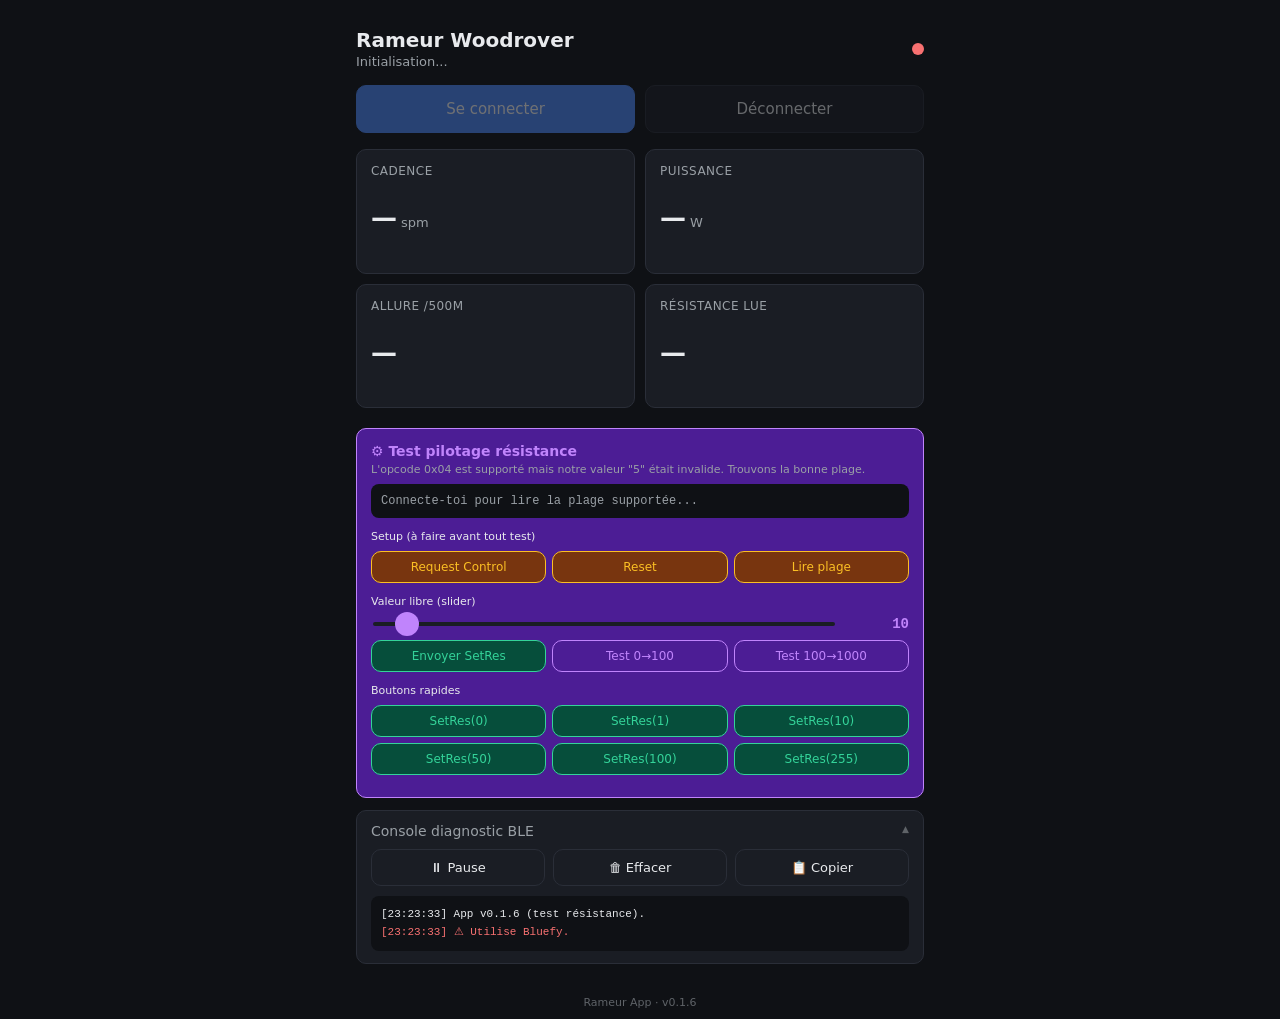
==== index.html @ 5c2c4186 "Add files via upload" ====
<!DOCTYPE html>
<html lang="fr">
<head>
<meta charset="UTF-8">
<meta name="viewport" content="width=device-width, initial-scale=1.0, maximum-scale=1.0, user-scalable=no, viewport-fit=cover">
<meta name="apple-mobile-web-app-capable" content="yes">
<meta name="apple-mobile-web-app-status-bar-style" content="black-translucent">
<title>Rameur Woodrover - Test FTMS</title>
<style>
  :root {
    --bg: #0f1115; --surface: #1a1d24; --surface-2: #232730;
    --text: #e8eaed; --text-dim: #9aa0a6; --text-muted: #5f6368;
    --accent: #4f8cff; --accent-dim: #1e3a6f;
    --success: #34d399; --success-dim: #064e3b;
    --danger: #f87171; --danger-dim: #7f1d1d;
    --warning: #fbbf24; --warning-dim: #78350f;
    --purple: #c084fc; --purple-dim: #4c1d95;
    --border: #2a2e38;
    --radius: 10px;
  }
  * { box-sizing: border-box; -webkit-tap-highlight-color: transparent; }
  html, body {
    margin: 0; padding: 0;
    background: var(--bg); color: var(--text);
    font-family: -apple-system, BlinkMacSystemFont, "SF Pro Text", system-ui, sans-serif;
    font-size: 16px; -webkit-font-smoothing: antialiased; min-height: 100vh;
  }
  .app {
    max-width: 600px; margin: 0 auto;
    padding: env(safe-area-inset-top, 16px) 16px env(safe-area-inset-bottom, 16px);
    padding-top: max(env(safe-area-inset-top), 16px);
  }
  header { display: flex; align-items: center; justify-content: space-between; padding: 12px 0 16px; }
  .title { font-size: 20px; font-weight: 600; margin: 0; }
  .subtitle { font-size: 13px; color: var(--text-dim); margin: 2px 0 0; }
  .status-dot { width: 12px; height: 12px; border-radius: 50%; background: var(--danger); transition: background 0.3s; }
  .status-dot.connected { background: var(--success); }
  .status-dot.connecting { background: var(--warning); animation: pulse 1.2s infinite; }
  @keyframes pulse { 0%,100%{opacity:1} 50%{opacity:0.4} }
  .btn-row { display: flex; gap: 10px; margin-bottom: 12px; }
  button {
    flex: 1;
    appearance: none; -webkit-appearance: none;
    background: var(--surface); color: var(--text);
    border: 1px solid var(--border); border-radius: var(--radius);
    padding: 14px 16px;
    font-size: 15px; font-weight: 500; font-family: inherit;
    cursor: pointer;
    transition: background 0.15s, transform 0.05s;
    -webkit-touch-callout: none; user-select: none;
  }
  button:active:not(:disabled) { transform: scale(0.97); background: var(--surface-2); }
  button:disabled { opacity: 0.4; cursor: not-allowed; }
  button.primary { background: var(--accent); border-color: var(--accent); color: white; }
  button.primary:active:not(:disabled) { background: #3b75db; }
  button.success { background: var(--success-dim); border-color: var(--success); color: var(--success); }
  button.danger  { background: var(--danger-dim); border-color: var(--danger); color: var(--danger); }
  button.warning { background: var(--warning-dim); border-color: var(--warning); color: var(--warning); }
  button.purple  { background: var(--purple-dim); border-color: var(--purple); color: var(--purple); }
  button.small { font-size: 13px; padding: 10px; }
  .metrics-grid { display: grid; grid-template-columns: repeat(2, 1fr); gap: 10px; margin: 16px 0 20px; }
  .metric { background: var(--surface); border: 1px solid var(--border); border-radius: var(--radius); padding: 14px; }
  .metric-label { font-size: 12px; color: var(--text-dim); text-transform: uppercase; letter-spacing: 0.04em; margin: 0 0 6px; }
  .metric-value { font-size: 26px; font-weight: 600; line-height: 1.1; font-variant-numeric: tabular-nums; }
  .metric-unit { font-size: 13px; color: var(--text-dim); font-weight: 400; margin-left: 4px; }
  details { background: var(--surface); border: 1px solid var(--border); border-radius: var(--radius); padding: 12px 14px; margin-bottom: 12px; }
  summary { cursor: pointer; font-size: 14px; color: var(--text-dim); font-weight: 500; list-style: none; display: flex; justify-content: space-between; align-items: center; }
  summary::-webkit-details-marker { display: none; }
  summary::after { content: "▾"; color: var(--text-muted); transition: transform 0.2s; }
  details[open] summary::after { transform: rotate(180deg); }
  .test-section { background: var(--purple-dim); border: 1px solid var(--purple); border-radius: var(--radius); padding: 14px; margin-bottom: 12px; }
  .test-title { font-size: 14px; font-weight: 600; color: var(--purple); margin: 0 0 4px; }
  .test-desc { font-size: 11px; color: var(--text-dim); margin: 4px 0 8px; }
  .range-info {
    background: var(--bg); border-radius: 8px; padding: 10px; margin: 8px 0;
    font-family: ui-monospace, monospace; font-size: 12px;
    color: var(--text-dim);
  }
  .range-info.found { color: var(--success); border: 1px solid var(--success); }
  .slider-row {
    display: flex; align-items: center; gap: 12px; margin: 8px 0;
  }
  .slider-row input[type="range"] {
    flex: 1; -webkit-appearance: none; appearance: none;
    height: 4px; background: var(--surface); border-radius: 2px;
    outline: none;
  }
  .slider-row input[type="range"]::-webkit-slider-thumb {
    -webkit-appearance: none; appearance: none;
    width: 24px; height: 24px; border-radius: 50%;
    background: var(--purple); cursor: pointer;
  }
  .slider-row .val { font-family: ui-monospace, monospace; font-size: 14px; color: var(--purple); min-width: 60px; text-align: right; font-weight: 600; }
  .test-btn-grid { display: grid; grid-template-columns: repeat(3, 1fr); gap: 6px; margin: 8px 0; }
  .test-btn-grid button { font-size: 12px; padding: 8px 4px; }
  .log-controls { display: flex; gap: 8px; margin: 10px 0; }
  .log {
    font-family: ui-monospace, "SF Mono", Menlo, monospace;
    font-size: 11px; line-height: 1.6;
    max-height: 320px; overflow-y: auto;
    background: var(--bg); border-radius: 8px; padding: 10px;
    color: var(--text-dim); white-space: pre-wrap; word-break: break-all;
    user-select: text; -webkit-user-select: text;
  }
  .log.paused { border: 1px solid var(--warning); }
  .log .info { color: var(--text); }
  .log .ok { color: var(--success); }
  .log .err { color: var(--danger); }
  .log .warn { color: var(--warning); }
  .log .hex { color: #c084fc; }
  .log .data { color: #60a5fa; }
  .log .cp { color: #fbbf24; }
  .footer { text-align: center; font-size: 11px; color: var(--text-muted); padding: 20px 0 10px; }
</style>
</head>
<body>
<div class="app">

  <header>
    <div>
      <h1 class="title">Rameur Woodrover</h1>
      <p class="subtitle" id="status">Initialisation...</p>
    </div>
    <div class="status-dot" id="dot"></div>
  </header>

  <div class="btn-row">
    <button class="primary" id="btn-connect">Se connecter</button>
    <button id="btn-disconnect" disabled>Déconnecter</button>
  </div>

  <div class="metrics-grid">
    <div class="metric"><p class="metric-label">Cadence</p><p class="metric-value"><span id="m-spm">—</span><span class="metric-unit">spm</span></p></div>
    <div class="metric"><p class="metric-label">Puissance</p><p class="metric-value"><span id="m-pwr">—</span><span class="metric-unit">W</span></p></div>
    <div class="metric"><p class="metric-label">Allure /500m</p><p class="metric-value" id="m-pace">—</p></div>
    <div class="metric"><p class="metric-label">Résistance lue</p><p class="metric-value" id="m-res">—</p></div>
  </div>

  <div class="test-section">
    <p class="test-title">⚙ Test pilotage résistance</p>
    <p class="test-desc">L'opcode 0x04 est supporté mais notre valeur "5" était invalide. Trouvons la bonne plage.</p>

    <div class="range-info" id="range-info">Connecte-toi pour lire la plage supportée...</div>

    <p class="test-desc" style="margin-top:12px; color:var(--text);">Setup (à faire avant tout test)</p>
    <div class="test-btn-grid">
      <button class="warning" id="t-rc">Request Control</button>
      <button class="warning" id="t-reset">Reset</button>
      <button class="warning" id="t-readres">Lire plage</button>
    </div>

    <p class="test-desc" style="margin-top:12px; color:var(--text);">Valeur libre (slider)</p>
    <div class="slider-row">
      <input type="range" id="res-slider" min="0" max="200" step="1" value="10">
      <span class="val" id="res-val">10</span>
    </div>
    <div class="test-btn-grid">
      <button class="success" id="t-send-res">Envoyer SetRes</button>
      <button class="purple" id="t-sweep">Test 0→100</button>
      <button class="purple" id="t-sweep-big">Test 100→1000</button>
    </div>

    <p class="test-desc" style="margin-top:12px; color:var(--text);">Boutons rapides</p>
    <div class="test-btn-grid">
      <button class="success small" id="t-r0">SetRes(0)</button>
      <button class="success small" id="t-r1">SetRes(1)</button>
      <button class="success small" id="t-r10">SetRes(10)</button>
      <button class="success small" id="t-r50">SetRes(50)</button>
      <button class="success small" id="t-r100">SetRes(100)</button>
      <button class="success small" id="t-r255">SetRes(255)</button>
    </div>
  </div>

  <details open>
    <summary>Console diagnostic BLE</summary>
    <div class="log-controls">
      <button class="small" id="btn-pause">⏸ Pause</button>
      <button class="small" id="btn-clear">🗑 Effacer</button>
      <button class="small" id="btn-copy">📋 Copier</button>
    </div>
    <div class="log" id="log">Chargement...</div>
  </details>

  <div class="footer">Rameur App · v0.1.6</div>
</div>

<script>
(function() {
  'use strict';

  window.addEventListener('error', function(ev) {
    try {
      const logEl = document.getElementById('log');
      if (logEl) {
        const line = document.createElement('div');
        line.style.color = '#f87171';
        line.textContent = '⚠ JS Error: ' + ev.message;
        logEl.appendChild(line);
      }
    } catch(e) {}
  });

  function init() {
    const UUID = {
      FTMS_SERVICE:                  '00001826-0000-1000-8000-00805f9b34fb',
      ROWER_DATA:                    '00002ad1-0000-1000-8000-00805f9b34fb',
      FITNESS_MACHINE_FEATURE:       '00002acc-0000-1000-8000-00805f9b34fb',
      FITNESS_MACHINE_STATUS:        '00002ada-0000-1000-8000-00805f9b34fb',
      CONTROL_POINT:                 '00002ad9-0000-1000-8000-00805f9b34fb',
      TRAINING_STATUS:               '00002ad3-0000-1000-8000-00805f9b34fb',
      // Plages supportées (déclarées par la machine)
      SUPPORTED_SPEED_RANGE:         '00002ad4-0000-1000-8000-00805f9b34fb',
      SUPPORTED_INCLINATION_RANGE:   '00002ad5-0000-1000-8000-00805f9b34fb',
      SUPPORTED_RESISTANCE_RANGE:    '00002ad6-0000-1000-8000-00805f9b34fb',
      SUPPORTED_HEART_RATE_RANGE:    '00002ad7-0000-1000-8000-00805f9b34fb',
      SUPPORTED_POWER_RANGE:         '00002ad8-0000-1000-8000-00805f9b34fb',
    };

    const OP = {
      REQUEST_CONTROL: 0x00, RESET: 0x01,
      SET_TARGET_RESISTANCE: 0x04, SET_TARGET_POWER: 0x05,
      START_OR_RESUME: 0x07, STOP_OR_PAUSE: 0x08,
      RESPONSE_CODE: 0x80,
    };

    const RESULT = {
      0x01: 'Success', 0x02: 'Op Code not supported',
      0x03: 'Invalid Parameter', 0x04: 'Operation Failed',
      0x05: 'Control Not Permitted',
    };

    const state = {
      device: null, server: null, characteristics: {},
      connected: false, logsPaused: false,
      lastData: {}, lastLogTime: 0,
      resistanceRange: null,
      // Suivi des commandes en cours pour test sweep
      lastSentValue: null,
      sweepRunning: false,
      sweepResults: [],
    };

    const ids = ['status','dot','btn-connect','btn-disconnect',
                 't-rc','t-reset','t-readres',
                 'res-slider','res-val','t-send-res','t-sweep','t-sweep-big',
                 't-r0','t-r1','t-r10','t-r50','t-r100','t-r255',
                 'range-info',
                 'btn-pause','btn-clear','btn-copy','log',
                 'm-spm','m-pwr','m-pace','m-res'];
    const els = {};
    const missing = [];
    for (let i = 0; i < ids.length; i++) {
      const el = document.getElementById(ids[i]);
      if (!el) missing.push(ids[i]);
      els[ids[i]] = el;
    }
    if (missing.length > 0) { alert('Init err: ' + missing.join(', ')); return; }

    function log(msg, type) {
      if (state.logsPaused) return;
      type = type || 'info';
      const ts = new Date().toLocaleTimeString('fr-FR', { hour12: false });
      const line = document.createElement('div');
      line.className = type;
      line.textContent = '[' + ts + '] ' + msg;
      els['log'].appendChild(line);
      els['log'].scrollTop = els['log'].scrollHeight;
      while (els['log'].childElementCount > 400) els['log'].removeChild(els['log'].firstChild);
    }

    function setStatus(text, dotClass) {
      els['status'].textContent = text;
      els['dot'].className = 'status-dot' + (dotClass ? ' ' + dotClass : '');
    }

    function fmtTime(s) {
      if (!Number.isFinite(s)) return '—';
      const m = Math.floor(s/60), sec = Math.floor(s%60);
      return m + ':' + String(sec).padStart(2,'0');
    }

    function bytesToHex(dv) {
      const arr = [];
      for (let i = 0; i < dv.byteLength; i++) arr.push(dv.getUint8(i).toString(16).padStart(2,'0'));
      return arr.join(' ');
    }

    function describeError(e) {
      if (!e) return 'undefined';
      const parts = [];
      if (e.name) parts.push(e.name);
      if (e.message) parts.push(e.message);
      return parts.join(' — ') || String(e);
    }

    function parseRowerData(dv) {
      const flags = dv.getUint16(0, true);
      let offset = 2;
      const d = {};
      const moreData = (flags & 0x0001) !== 0;
      if (!moreData && offset + 1 <= dv.byteLength) { d.strokeRate = dv.getUint8(offset) * 0.5; offset += 1; }
      if (!moreData && offset + 2 <= dv.byteLength) { d.strokeCount = dv.getUint16(offset, true); offset += 2; }
      if ((flags & 0x0002) && offset + 1 <= dv.byteLength) { d.avgStrokeRate = dv.getUint8(offset)*0.5; offset += 1; }
      if ((flags & 0x0004) && offset + 3 <= dv.byteLength) {
        d.totalDistance = dv.getUint8(offset) | (dv.getUint8(offset+1)<<8) | (dv.getUint8(offset+2)<<16);
        offset += 3;
      }
      if ((flags & 0x0008) && offset + 2 <= dv.byteLength) { d.instantPace = dv.getUint16(offset, true); offset += 2; }
      if ((flags & 0x0010) && offset + 2 <= dv.byteLength) { d.avgPace = dv.getUint16(offset, true); offset += 2; }
      if ((flags & 0x0020) && offset + 2 <= dv.byteLength) { d.instantPower = dv.getInt16(offset, true); offset += 2; }
      if ((flags & 0x0040) && offset + 2 <= dv.byteLength) { d.avgPower = dv.getInt16(offset, true); offset += 2; }
      if ((flags & 0x0080) && offset + 2 <= dv.byteLength) { d.resistance = dv.getInt16(offset, true); offset += 2; }
      return d;
    }

    function updateMetrics() {
      const s = state.lastData;
      if (s.strokeRate !== undefined) els['m-spm'].textContent = Math.round(s.strokeRate);
      if (s.instantPower !== undefined) els['m-pwr'].textContent = s.instantPower;
      if (s.resistance !== undefined) els['m-res'].textContent = s.resistance;
      if (s.instantPace !== undefined && s.instantPace > 0) {
        els['m-pace'].textContent = fmtTime(s.instantPace);
      } else {
        els['m-pace'].textContent = '—';
      }
    }

    function handleRowerNotification(event) {
      try {
        const d = parseRowerData(event.target.value);
        Object.assign(state.lastData, d);
        updateMetrics();
        const s = state.lastData;
        const active = (s.strokeRate>0) || (s.totalDistance>0) || (s.instantPower>0);
        const now = Date.now();
        const interval = active ? 2000 : 5000;
        if (now - state.lastLogTime > interval) {
          state.lastLogTime = now;
          log('📊 cad=' + Math.round(s.strokeRate||0) + ' pwr=' + (s.instantPower||0) + ' res=' + (s.resistance||0) + (active ? '' : ' (idle)'), 'data');
        }
      } catch (e) {
        log('Parse: ' + describeError(e), 'err');
      }
    }

    function handleCpResponse(event) {
      const dv = event.target.value;
      const hex = bytesToHex(dv);
      if (dv.byteLength >= 3 && dv.getUint8(0) === OP.RESPONSE_CODE) {
        const op = dv.getUint8(1);
        const r = dv.getUint8(2);
        const txt = RESULT[r] || ('Code 0x' + r.toString(16));
        const cls = r === 1 ? 'ok' : 'warn';
        log('↩ CP op=0x' + op.toString(16).padStart(2,'0') + ' → ' + txt, cls);
        // Si sweep en cours, on enregistre le résultat
        if (state.sweepRunning && op === OP.SET_TARGET_RESISTANCE && state.lastSentValue !== null) {
          state.sweepResults.push({ value: state.lastSentValue, result: r, text: txt });
          state.lastSentValue = null;
        }
      } else {
        log('↩ CP brut : ' + hex, 'cp');
      }
    }

    function handleStatus(event) { log('📡 Machine: ' + bytesToHex(event.target.value), 'cp'); }
    function handleTraining(event) { log('🏋 Training: ' + bytesToHex(event.target.value), 'cp'); }

    async function sendCp(opcode, params, label) {
      const cp = state.characteristics.controlPoint;
      if (!cp) { log('Control Point absent', 'err'); return; }
      const arr = [opcode];
      if (params) for (let i = 0; i < params.length; i++) arr.push(params[i]);
      const buf = new Uint8Array(arr);
      const hex = Array.from(buf).map(function(b){return b.toString(16).padStart(2,'0');}).join(' ');
      log('→ ' + (label || ('op 0x' + opcode.toString(16))) + ' : ' + hex, 'cp');
      try {
        await cp.writeValue(buf);
      } catch (e) {
        log('  write error : ' + describeError(e), 'err');
      }
    }

    function int16LE(value) {
      const v = value & 0xFFFF;
      return [v & 0xFF, (v >> 8) & 0xFF];
    }

    async function setResistance(value) {
      state.lastSentValue = value;
      await sendCp(OP.SET_TARGET_RESISTANCE, int16LE(value), 'SetRes(' + value + ')');
    }

    async function connect() {
      log('▶ Connexion...', 'info');
      try {
        setStatus('Recherche...', 'connecting');
        state.device = await navigator.bluetooth.requestDevice({
          filters: [{ services: [UUID.FTMS_SERVICE] }],
          optionalServices: [UUID.FTMS_SERVICE],
        });
        log('Sélectionné : ' + (state.device.name || '(sans nom)'), 'ok');
        state.device.addEventListener('gattserverdisconnected', onDisconnected);
        state.server = await state.device.gatt.connect();
        log('GATT connecté.', 'ok');

        const ftms = await state.server.getPrimaryService(UUID.FTMS_SERVICE);

        try {
          const rd = await ftms.getCharacteristic(UUID.ROWER_DATA);
          await rd.startNotifications();
          rd.addEventListener('characteristicvaluechanged', handleRowerNotification);
          log('✓ Rower Data ON.', 'ok');
        } catch(e) { log('Rower Data : ' + describeError(e), 'err'); }

        try {
          const cp = await ftms.getCharacteristic(UUID.CONTROL_POINT);
          await cp.startNotifications();
          cp.addEventListener('characteristicvaluechanged', handleCpResponse);
          state.characteristics.controlPoint = cp;
          log('✓ Control Point ON.', 'ok');
        } catch(e) { log('Control Point : ' + describeError(e), 'warn'); }

        try {
          const st = await ftms.getCharacteristic(UUID.FITNESS_MACHINE_STATUS);
          await st.startNotifications();
          st.addEventListener('characteristicvaluechanged', handleStatus);
        } catch(e) {}

        try {
          const ts = await ftms.getCharacteristic(UUID.TRAINING_STATUS);
          await ts.startNotifications();
          ts.addEventListener('characteristicvaluechanged', handleTraining);
        } catch(e) {}

        // LECTURE CLÉ : plage de résistance supportée
        await readResistanceRange(ftms);

        state.connected = true;
        setStatus('Connecté', 'connected');
        els['btn-connect'].disabled = true;
        els['btn-disconnect'].disabled = false;
      } catch (e) {
        log('Erreur : ' + describeError(e), 'err');
        setStatus('Échec', '');
      }
    }

    async function readResistanceRange(ftms) {
      try {
        const c = await ftms.getCharacteristic(UUID.SUPPORTED_RESISTANCE_RANGE);
        const v = await c.readValue();
        log('📋 SupportedResistanceRange raw : ' + bytesToHex(v), 'info');
        // Format : Minimum (sint16), Maximum (sint16), Minimum Increment (uint16)
        if (v.byteLength >= 6) {
          const min = v.getInt16(0, true);
          const max = v.getInt16(2, true);
          const inc = v.getUint16(4, true);
          state.resistanceRange = { min: min, max: max, increment: inc };
          const msg = '✓ Plage résistance : min=' + min + ', max=' + max + ', step=' + inc;
          log(msg, 'ok');
          els['range-info'].textContent = msg + '  ▶ Essaie des valeurs entre ' + min + ' et ' + max;
          els['range-info'].classList.add('found');
          // Ajuster le slider
          els['res-slider'].min = min;
          els['res-slider'].max = max;
          els['res-slider'].step = inc || 1;
          els['res-slider'].value = Math.min(max, Math.max(min, 10));
          els['res-val'].textContent = els['res-slider'].value;
        }
      } catch (e) {
        log('Plage résistance non disponible : ' + describeError(e), 'warn');
        els['range-info'].textContent = 'Plage non déclarée par la machine (mais SetRes existe). On va tester en aveugle.';
      }

      // Lit aussi la plage power au cas où
      try {
        const c = await ftms.getCharacteristic(UUID.SUPPORTED_POWER_RANGE);
        const v = await c.readValue();
        if (v.byteLength >= 6) {
          log('📋 PowerRange : min=' + v.getInt16(0,true) + ' max=' + v.getInt16(2,true) + ' step=' + v.getUint16(4,true), 'info');
        }
      } catch(e) {}
    }

    function onDisconnected() {
      log('Déconnecté.', 'warn');
      setStatus('Déconnecté', '');
      state.connected = false;
      state.server = null;
      state.characteristics = {};
      els['btn-connect'].disabled = false;
      els['btn-disconnect'].disabled = true;
    }

    async function disconnect() {
      if (state.device && state.device.gatt.connected) state.device.gatt.disconnect();
      setStatus('Non connecté', '');
      els['btn-connect'].disabled = false;
      els['btn-disconnect'].disabled = true;
    }

    // Test exhaustif : essaie une liste de valeurs avec pause entre chaque
    async function sweepValues(values, label) {
      if (state.sweepRunning) { log('Sweep déjà en cours', 'warn'); return; }
      state.sweepRunning = true;
      state.sweepResults = [];
      log('━━━ DÉBUT ' + label + ' (' + values.length + ' valeurs) ━━━', 'info');

      // S'assurer qu'on a le contrôle d'abord
      await sendCp(OP.REQUEST_CONTROL, [], 'Request Control');
      await new Promise(function(r){ setTimeout(r, 400); });

      for (let i = 0; i < values.length; i++) {
        await setResistance(values[i]);
        await new Promise(function(r){ setTimeout(r, 600); });
      }

      // Attendre les dernières réponses
      await new Promise(function(r){ setTimeout(r, 800); });

      // Synthèse
      log('━━━ RÉSULTATS SWEEP ━━━', 'info');
      const successes = state.sweepResults.filter(function(r){ return r.result === 1; });
      if (successes.length > 0) {
        log('✓ Valeurs ACCEPTÉES : ' + successes.map(function(r){ return r.value; }).join(', '), 'ok');
      } else {
        log('✗ Aucune valeur acceptée.', 'err');
      }
      const others = state.sweepResults.filter(function(r){ return r.result !== 1; });
      const grouped = {};
      others.forEach(function(r){
        grouped[r.text] = grouped[r.text] || [];
        grouped[r.text].push(r.value);
      });
      Object.keys(grouped).forEach(function(k){
        log('  · ' + k + ' : ' + grouped[k].join(', '), 'warn');
      });
      log('━━━━━━━━━━━━━━━━━━━━', 'info');
      state.sweepRunning = false;
    }

    // Init UI
    els['log'].textContent = '';
    log('App v0.1.6 (test résistance).', 'info');
    if (!navigator.bluetooth) {
      log('⚠ Utilise Bluefy.', 'err');
      els['btn-connect'].disabled = true;
    } else {
      log('✓ Prêt.', 'ok');
      setStatus('Non connecté', '');
    }

    els['btn-connect'].addEventListener('click', connect);
    els['btn-disconnect'].addEventListener('click', disconnect);

    // Setup
    els['t-rc'].addEventListener('click', function(){ sendCp(OP.REQUEST_CONTROL, [], 'Request Control'); });
    els['t-reset'].addEventListener('click', function(){ sendCp(OP.RESET, [], 'Reset'); });
    els['t-readres'].addEventListener('click', async function(){
      if (!state.server) { log('Pas connecté', 'err'); return; }
      try {
        const ftms = await state.server.getPrimaryService(UUID.FTMS_SERVICE);
        await readResistanceRange(ftms);
      } catch(e) { log('Erreur : ' + describeError(e), 'err'); }
    });

    // Slider
    els['res-slider'].addEventListener('input', function(){
      els['res-val'].textContent = els['res-slider'].value;
    });
    els['t-send-res'].addEventListener('click', function(){
      const v = parseInt(els['res-slider'].value, 10);
      setResistance(v);
    });

    // Sweeps
    els['t-sweep'].addEventListener('click', function(){
      sweepValues([0,1,2,3,5,10,15,20,30,50,75,100], 'Sweep 0→100');
    });
    els['t-sweep-big'].addEventListener('click', function(){
      sweepValues([100,150,200,300,500,750,1000], 'Sweep 100→1000');
    });

    // Boutons rapides
    els['t-r0'].addEventListener('click',   function(){ setResistance(0); });
    els['t-r1'].addEventListener('click',   function(){ setResistance(1); });
    els['t-r10'].addEventListener('click',  function(){ setResistance(10); });
    els['t-r50'].addEventListener('click',  function(){ setResistance(50); });
    els['t-r100'].addEventListener('click', function(){ setResistance(100); });
    els['t-r255'].addEventListener('click', function(){ setResistance(255); });

    // Logs
    els['btn-pause'].addEventListener('click', function(){
      state.logsPaused = !state.logsPaused;
      els['btn-pause'].textContent = state.logsPaused ? '▶ Reprendre' : '⏸ Pause';
      els['log'].classList.toggle('paused', state.logsPaused);
    });
    els['btn-clear'].addEventListener('click', function(){ els['log'].textContent = ''; });
    els['btn-copy'].addEventListener('click', function(){
      const text = els['log'].innerText;
      if (navigator.clipboard && navigator.clipboard.writeText) {
        navigator.clipboard.writeText(text).then(function() {
          els['btn-copy'].textContent = '✓ Copié !';
          setTimeout(function(){ els['btn-copy'].textContent = '📋 Copier'; }, 1500);
        }).catch(function() { alert('Copie échouée'); });
      }
    });
  }

  if (document.readyState === 'loading') {
    document.addEventListener('DOMContentLoaded', init);
  } else {
    init();
  }
})();
</script>
</body>
</html>
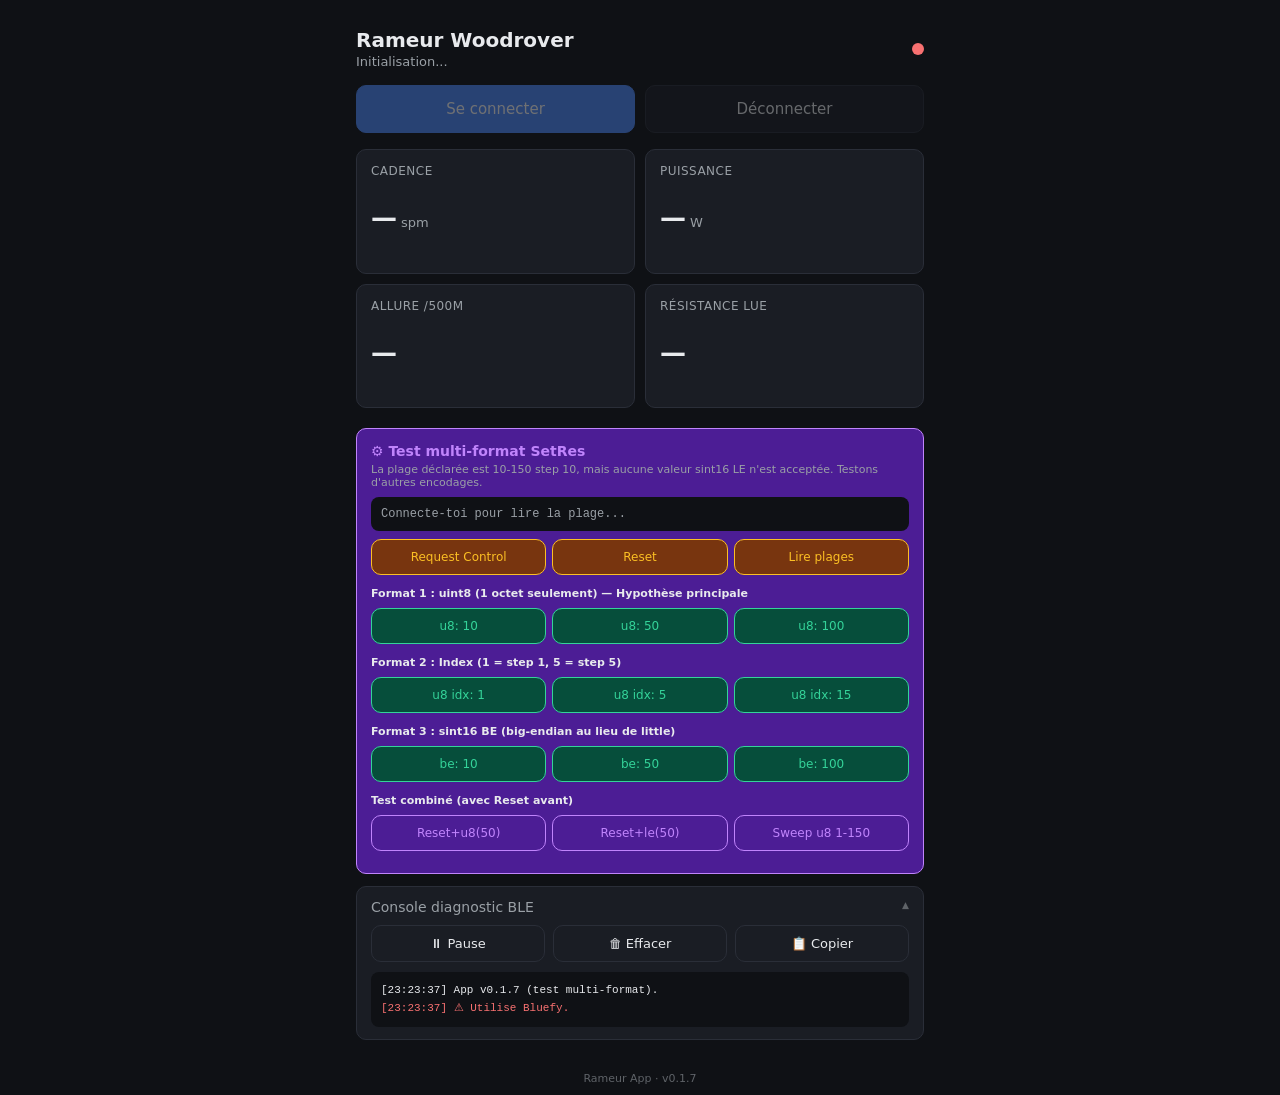
==== commit 2889bd6d: "Add files via upload" ====
--- a/index.html
+++ b/index.html
@@ -5,7 +5,7 @@
 <meta name="viewport" content="width=device-width, initial-scale=1.0, maximum-scale=1.0, user-scalable=no, viewport-fit=cover">
 <meta name="apple-mobile-web-app-capable" content="yes">
 <meta name="apple-mobile-web-app-status-bar-style" content="black-translucent">
-<title>Rameur Woodrover - Test FTMS</title>
+<title>Rameur Woodrover - Test v1.7</title>
 <style>
   :root {
     --bg: #0f1115; --surface: #1a1d24; --surface-2: #232730;
@@ -54,7 +54,6 @@
   button.primary { background: var(--accent); border-color: var(--accent); color: white; }
   button.primary:active:not(:disabled) { background: #3b75db; }
   button.success { background: var(--success-dim); border-color: var(--success); color: var(--success); }
-  button.danger  { background: var(--danger-dim); border-color: var(--danger); color: var(--danger); }
   button.warning { background: var(--warning-dim); border-color: var(--warning); color: var(--warning); }
   button.purple  { background: var(--purple-dim); border-color: var(--purple); color: var(--purple); }
   button.small { font-size: 13px; padding: 10px; }
@@ -73,26 +72,12 @@
   .test-desc { font-size: 11px; color: var(--text-dim); margin: 4px 0 8px; }
   .range-info {
     background: var(--bg); border-radius: 8px; padding: 10px; margin: 8px 0;
-    font-family: ui-monospace, monospace; font-size: 12px;
-    color: var(--text-dim);
+    font-family: ui-monospace, monospace; font-size: 12px; color: var(--text-dim);
   }
   .range-info.found { color: var(--success); border: 1px solid var(--success); }
-  .slider-row {
-    display: flex; align-items: center; gap: 12px; margin: 8px 0;
-  }
-  .slider-row input[type="range"] {
-    flex: 1; -webkit-appearance: none; appearance: none;
-    height: 4px; background: var(--surface); border-radius: 2px;
-    outline: none;
-  }
-  .slider-row input[type="range"]::-webkit-slider-thumb {
-    -webkit-appearance: none; appearance: none;
-    width: 24px; height: 24px; border-radius: 50%;
-    background: var(--purple); cursor: pointer;
-  }
-  .slider-row .val { font-family: ui-monospace, monospace; font-size: 14px; color: var(--purple); min-width: 60px; text-align: right; font-weight: 600; }
-  .test-btn-grid { display: grid; grid-template-columns: repeat(3, 1fr); gap: 6px; margin: 8px 0; }
-  .test-btn-grid button { font-size: 12px; padding: 8px 4px; }
+  .test-btn-grid { display: grid; grid-template-columns: repeat(2, 1fr); gap: 6px; margin: 8px 0; }
+  .test-btn-grid.tri { grid-template-columns: repeat(3, 1fr); }
+  .test-btn-grid button { font-size: 12px; padding: 10px 4px; }
   .log-controls { display: flex; gap: 8px; margin: 10px 0; }
   .log {
     font-family: ui-monospace, "SF Mono", Menlo, monospace;
@@ -137,37 +122,43 @@
   </div>
 
   <div class="test-section">
-    <p class="test-title">⚙ Test pilotage résistance</p>
-    <p class="test-desc">L'opcode 0x04 est supporté mais notre valeur "5" était invalide. Trouvons la bonne plage.</p>
-
-    <div class="range-info" id="range-info">Connecte-toi pour lire la plage supportée...</div>
-
-    <p class="test-desc" style="margin-top:12px; color:var(--text);">Setup (à faire avant tout test)</p>
-    <div class="test-btn-grid">
+    <p class="test-title">⚙ Test multi-format SetRes</p>
+    <p class="test-desc">La plage déclarée est 10-150 step 10, mais aucune valeur sint16 LE n'est acceptée. Testons d'autres encodages.</p>
+
+    <div class="range-info" id="range-info">Connecte-toi pour lire la plage...</div>
+
+    <div class="test-btn-grid tri">
       <button class="warning" id="t-rc">Request Control</button>
       <button class="warning" id="t-reset">Reset</button>
-      <button class="warning" id="t-readres">Lire plage</button>
+      <button class="warning" id="t-readres">Lire plages</button>
     </div>
 
-    <p class="test-desc" style="margin-top:12px; color:var(--text);">Valeur libre (slider)</p>
-    <div class="slider-row">
-      <input type="range" id="res-slider" min="0" max="200" step="1" value="10">
-      <span class="val" id="res-val">10</span>
+    <p class="test-desc" style="margin-top:12px; color:var(--text); font-weight:600;">Format 1 : uint8 (1 octet seulement) — Hypothèse principale</p>
+    <div class="test-btn-grid tri">
+      <button class="success small" id="t-u8-10">u8: 10</button>
+      <button class="success small" id="t-u8-50">u8: 50</button>
+      <button class="success small" id="t-u8-100">u8: 100</button>
     </div>
-    <div class="test-btn-grid">
-      <button class="success" id="t-send-res">Envoyer SetRes</button>
-      <button class="purple" id="t-sweep">Test 0→100</button>
-      <button class="purple" id="t-sweep-big">Test 100→1000</button>
+
+    <p class="test-desc" style="margin-top:12px; color:var(--text); font-weight:600;">Format 2 : Index (1 = step 1, 5 = step 5)</p>
+    <div class="test-btn-grid tri">
+      <button class="success small" id="t-idx-1">u8 idx: 1</button>
+      <button class="success small" id="t-idx-5">u8 idx: 5</button>
+      <button class="success small" id="t-idx-15">u8 idx: 15</button>
     </div>
 
-    <p class="test-desc" style="margin-top:12px; color:var(--text);">Boutons rapides</p>
-    <div class="test-btn-grid">
-      <button class="success small" id="t-r0">SetRes(0)</button>
-      <button class="success small" id="t-r1">SetRes(1)</button>
-      <button class="success small" id="t-r10">SetRes(10)</button>
-      <button class="success small" id="t-r50">SetRes(50)</button>
-      <button class="success small" id="t-r100">SetRes(100)</button>
-      <button class="success small" id="t-r255">SetRes(255)</button>
+    <p class="test-desc" style="margin-top:12px; color:var(--text); font-weight:600;">Format 3 : sint16 BE (big-endian au lieu de little)</p>
+    <div class="test-btn-grid tri">
+      <button class="success small" id="t-be-10">be: 10</button>
+      <button class="success small" id="t-be-50">be: 50</button>
+      <button class="success small" id="t-be-100">be: 100</button>
+    </div>
+
+    <p class="test-desc" style="margin-top:12px; color:var(--text); font-weight:600;">Test combiné (avec Reset avant)</p>
+    <div class="test-btn-grid tri">
+      <button class="purple small" id="t-combo-u8">Reset+u8(50)</button>
+      <button class="purple small" id="t-combo-le">Reset+le(50)</button>
+      <button class="purple small" id="t-sweep-u8">Sweep u8 1-150</button>
     </div>
   </div>
 
@@ -181,7 +172,7 @@
     <div class="log" id="log">Chargement...</div>
   </details>
 
-  <div class="footer">Rameur App · v0.1.6</div>
+  <div class="footer">Rameur App · v0.1.7</div>
 </div>
 
 <script>
@@ -208,17 +199,13 @@
       FITNESS_MACHINE_STATUS:        '00002ada-0000-1000-8000-00805f9b34fb',
       CONTROL_POINT:                 '00002ad9-0000-1000-8000-00805f9b34fb',
       TRAINING_STATUS:               '00002ad3-0000-1000-8000-00805f9b34fb',
-      // Plages supportées (déclarées par la machine)
-      SUPPORTED_SPEED_RANGE:         '00002ad4-0000-1000-8000-00805f9b34fb',
-      SUPPORTED_INCLINATION_RANGE:   '00002ad5-0000-1000-8000-00805f9b34fb',
       SUPPORTED_RESISTANCE_RANGE:    '00002ad6-0000-1000-8000-00805f9b34fb',
-      SUPPORTED_HEART_RATE_RANGE:    '00002ad7-0000-1000-8000-00805f9b34fb',
       SUPPORTED_POWER_RANGE:         '00002ad8-0000-1000-8000-00805f9b34fb',
     };
 
     const OP = {
       REQUEST_CONTROL: 0x00, RESET: 0x01,
-      SET_TARGET_RESISTANCE: 0x04, SET_TARGET_POWER: 0x05,
+      SET_TARGET_RESISTANCE: 0x04,
       START_OR_RESUME: 0x07, STOP_OR_PAUSE: 0x08,
       RESPONSE_CODE: 0x80,
     };
@@ -233,17 +220,16 @@
       device: null, server: null, characteristics: {},
       connected: false, logsPaused: false,
       lastData: {}, lastLogTime: 0,
-      resistanceRange: null,
-      // Suivi des commandes en cours pour test sweep
       lastSentValue: null,
-      sweepRunning: false,
-      sweepResults: [],
+      sweepRunning: false, sweepResults: [],
     };
 
     const ids = ['status','dot','btn-connect','btn-disconnect',
                  't-rc','t-reset','t-readres',
-                 'res-slider','res-val','t-send-res','t-sweep','t-sweep-big',
-                 't-r0','t-r1','t-r10','t-r50','t-r100','t-r255',
+                 't-u8-10','t-u8-50','t-u8-100',
+                 't-idx-1','t-idx-5','t-idx-15',
+                 't-be-10','t-be-50','t-be-100',
+                 't-combo-u8','t-combo-le','t-sweep-u8',
                  'range-info',
                  'btn-pause','btn-clear','btn-copy','log',
                  'm-spm','m-pwr','m-pace','m-res'];
@@ -298,11 +284,11 @@
       let offset = 2;
       const d = {};
       const moreData = (flags & 0x0001) !== 0;
-      if (!moreData && offset + 1 <= dv.byteLength) { d.strokeRate = dv.getUint8(offset) * 0.5; offset += 1; }
+      if (!moreData && offset + 1 <= dv.byteLength) { d.strokeRate = dv.getUint8(offset)*0.5; offset += 1; }
       if (!moreData && offset + 2 <= dv.byteLength) { d.strokeCount = dv.getUint16(offset, true); offset += 2; }
       if ((flags & 0x0002) && offset + 1 <= dv.byteLength) { d.avgStrokeRate = dv.getUint8(offset)*0.5; offset += 1; }
       if ((flags & 0x0004) && offset + 3 <= dv.byteLength) {
-        d.totalDistance = dv.getUint8(offset) | (dv.getUint8(offset+1)<<8) | (dv.getUint8(offset+2)<<16);
+        d.totalDistance = dv.getUint8(offset)|(dv.getUint8(offset+1)<<8)|(dv.getUint8(offset+2)<<16);
         offset += 3;
       }
       if ((flags & 0x0008) && offset + 2 <= dv.byteLength) { d.instantPace = dv.getUint16(offset, true); offset += 2; }
@@ -331,9 +317,9 @@
         Object.assign(state.lastData, d);
         updateMetrics();
         const s = state.lastData;
-        const active = (s.strokeRate>0) || (s.totalDistance>0) || (s.instantPower>0);
+        const active = (s.strokeRate>0)||(s.totalDistance>0)||(s.instantPower>0);
         const now = Date.now();
-        const interval = active ? 2000 : 5000;
+        const interval = active ? 2000 : 8000;
         if (now - state.lastLogTime > interval) {
           state.lastLogTime = now;
           log('📊 cad=' + Math.round(s.strokeRate||0) + ' pwr=' + (s.instantPower||0) + ' res=' + (s.resistance||0) + (active ? '' : ' (idle)'), 'data');
@@ -352,7 +338,6 @@
         const txt = RESULT[r] || ('Code 0x' + r.toString(16));
         const cls = r === 1 ? 'ok' : 'warn';
         log('↩ CP op=0x' + op.toString(16).padStart(2,'0') + ' → ' + txt, cls);
-        // Si sweep en cours, on enregistre le résultat
         if (state.sweepRunning && op === OP.SET_TARGET_RESISTANCE && state.lastSentValue !== null) {
           state.sweepResults.push({ value: state.lastSentValue, result: r, text: txt });
           state.lastSentValue = null;
@@ -365,29 +350,18 @@
     function handleStatus(event) { log('📡 Machine: ' + bytesToHex(event.target.value), 'cp'); }
     function handleTraining(event) { log('🏋 Training: ' + bytesToHex(event.target.value), 'cp'); }
 
-    async function sendCp(opcode, params, label) {
+    // Envoi brut avec préfixe pour identifier le format
+    async function sendRaw(bytes, label) {
       const cp = state.characteristics.controlPoint;
-      if (!cp) { log('Control Point absent', 'err'); return; }
-      const arr = [opcode];
-      if (params) for (let i = 0; i < params.length; i++) arr.push(params[i]);
-      const buf = new Uint8Array(arr);
+      if (!cp) { log('CP absent', 'err'); return; }
+      const buf = new Uint8Array(bytes);
       const hex = Array.from(buf).map(function(b){return b.toString(16).padStart(2,'0');}).join(' ');
-      log('→ ' + (label || ('op 0x' + opcode.toString(16))) + ' : ' + hex, 'cp');
+      log('→ ' + label + ' : ' + hex + '  (' + bytes.length + ' octets)', 'cp');
       try {
         await cp.writeValue(buf);
       } catch (e) {
         log('  write error : ' + describeError(e), 'err');
       }
-    }
-
-    function int16LE(value) {
-      const v = value & 0xFFFF;
-      return [v & 0xFF, (v >> 8) & 0xFF];
-    }
-
-    async function setResistance(value) {
-      state.lastSentValue = value;
-      await sendCp(OP.SET_TARGET_RESISTANCE, int16LE(value), 'SetRes(' + value + ')');
     }
 
     async function connect() {
@@ -410,7 +384,7 @@
           await rd.startNotifications();
           rd.addEventListener('characteristicvaluechanged', handleRowerNotification);
           log('✓ Rower Data ON.', 'ok');
-        } catch(e) { log('Rower Data : ' + describeError(e), 'err'); }
+        } catch(e) {}
 
         try {
           const cp = await ftms.getCharacteristic(UUID.CONTROL_POINT);
@@ -418,7 +392,7 @@
           cp.addEventListener('characteristicvaluechanged', handleCpResponse);
           state.characteristics.controlPoint = cp;
           log('✓ Control Point ON.', 'ok');
-        } catch(e) { log('Control Point : ' + describeError(e), 'warn'); }
+        } catch(e) { log('CP: ' + describeError(e), 'warn'); }
 
         try {
           const st = await ftms.getCharacteristic(UUID.FITNESS_MACHINE_STATUS);
@@ -432,8 +406,8 @@
           ts.addEventListener('characteristicvaluechanged', handleTraining);
         } catch(e) {}
 
-        // LECTURE CLÉ : plage de résistance supportée
         await readResistanceRange(ftms);
+        await readFeatures(ftms);
 
         state.connected = true;
         setStatus('Connecté', 'connected');
@@ -449,35 +423,38 @@
       try {
         const c = await ftms.getCharacteristic(UUID.SUPPORTED_RESISTANCE_RANGE);
         const v = await c.readValue();
-        log('📋 SupportedResistanceRange raw : ' + bytesToHex(v), 'info');
-        // Format : Minimum (sint16), Maximum (sint16), Minimum Increment (uint16)
+        log('📋 ResRange raw : ' + bytesToHex(v) + ' (' + v.byteLength + ' octets)', 'info');
         if (v.byteLength >= 6) {
           const min = v.getInt16(0, true);
           const max = v.getInt16(2, true);
           const inc = v.getUint16(4, true);
-          state.resistanceRange = { min: min, max: max, increment: inc };
-          const msg = '✓ Plage résistance : min=' + min + ', max=' + max + ', step=' + inc;
-          log(msg, 'ok');
-          els['range-info'].textContent = msg + '  ▶ Essaie des valeurs entre ' + min + ' et ' + max;
+          const msg = 'Plage : min=' + min + ', max=' + max + ', step=' + inc;
+          log('✓ ' + msg, 'ok');
+          els['range-info'].textContent = msg;
           els['range-info'].classList.add('found');
-          // Ajuster le slider
-          els['res-slider'].min = min;
-          els['res-slider'].max = max;
-          els['res-slider'].step = inc || 1;
-          els['res-slider'].value = Math.min(max, Math.max(min, 10));
-          els['res-val'].textContent = els['res-slider'].value;
         }
       } catch (e) {
-        log('Plage résistance non disponible : ' + describeError(e), 'warn');
-        els['range-info'].textContent = 'Plage non déclarée par la machine (mais SetRes existe). On va tester en aveugle.';
-      }
-
-      // Lit aussi la plage power au cas où
+        log('ResRange : ' + describeError(e), 'warn');
+      }
+    }
+
+    async function readFeatures(ftms) {
       try {
-        const c = await ftms.getCharacteristic(UUID.SUPPORTED_POWER_RANGE);
-        const v = await c.readValue();
-        if (v.byteLength >= 6) {
-          log('📋 PowerRange : min=' + v.getInt16(0,true) + ' max=' + v.getInt16(2,true) + ' step=' + v.getUint16(4,true), 'info');
+        const feat = await ftms.getCharacteristic(UUID.FITNESS_MACHINE_FEATURE);
+        const v = await feat.readValue();
+        log('📋 Features hex : ' + bytesToHex(v), 'info');
+        if (v.byteLength >= 8) {
+          const fitness = v.getUint32(0, true);
+          const targets = v.getUint32(4, true);
+          log('  Fitness flags: 0x' + fitness.toString(16).padStart(8,'0'), 'info');
+          log('  Target flags : 0x' + targets.toString(16).padStart(8,'0'), 'info');
+          const list = [];
+          if (targets & 0x01) list.push('Speed');
+          if (targets & 0x02) list.push('Inclination');
+          if (targets & 0x04) list.push('Resistance');
+          if (targets & 0x08) list.push('Power');
+          if (targets & 0x10) list.push('HR');
+          log('  Targets supportées : ' + (list.join(', ') || '(aucune)'), 'info');
         }
       } catch(e) {}
     }
@@ -499,49 +476,34 @@
       els['btn-disconnect'].disabled = true;
     }
 
-    // Test exhaustif : essaie une liste de valeurs avec pause entre chaque
-    async function sweepValues(values, label) {
-      if (state.sweepRunning) { log('Sweep déjà en cours', 'warn'); return; }
-      state.sweepRunning = true;
-      state.sweepResults = [];
-      log('━━━ DÉBUT ' + label + ' (' + values.length + ' valeurs) ━━━', 'info');
-
-      // S'assurer qu'on a le contrôle d'abord
-      await sendCp(OP.REQUEST_CONTROL, [], 'Request Control');
-      await new Promise(function(r){ setTimeout(r, 400); });
-
-      for (let i = 0; i < values.length; i++) {
-        await setResistance(values[i]);
-        await new Promise(function(r){ setTimeout(r, 600); });
-      }
-
-      // Attendre les dernières réponses
-      await new Promise(function(r){ setTimeout(r, 800); });
-
-      // Synthèse
-      log('━━━ RÉSULTATS SWEEP ━━━', 'info');
-      const successes = state.sweepResults.filter(function(r){ return r.result === 1; });
-      if (successes.length > 0) {
-        log('✓ Valeurs ACCEPTÉES : ' + successes.map(function(r){ return r.value; }).join(', '), 'ok');
-      } else {
-        log('✗ Aucune valeur acceptée.', 'err');
-      }
-      const others = state.sweepResults.filter(function(r){ return r.result !== 1; });
-      const grouped = {};
-      others.forEach(function(r){
-        grouped[r.text] = grouped[r.text] || [];
-        grouped[r.text].push(r.value);
-      });
-      Object.keys(grouped).forEach(function(k){
-        log('  · ' + k + ' : ' + grouped[k].join(', '), 'warn');
-      });
-      log('━━━━━━━━━━━━━━━━━━━━', 'info');
-      state.sweepRunning = false;
+    // Helpers
+    async function reqCtrl() {
+      await sendRaw([OP.REQUEST_CONTROL], 'Request Control');
+      await new Promise(function(r){ setTimeout(r, 300); });
+    }
+    async function reset() {
+      await sendRaw([OP.RESET], 'Reset');
+      await new Promise(function(r){ setTimeout(r, 300); });
+    }
+    function int16LE(v) { return [v & 0xFF, (v >> 8) & 0xFF]; }
+    function int16BE(v) { return [(v >> 8) & 0xFF, v & 0xFF]; }
+
+    async function setResU8(value) {
+      state.lastSentValue = value;
+      await sendRaw([OP.SET_TARGET_RESISTANCE, value & 0xFF], 'SetRes_u8(' + value + ')');
+    }
+    async function setResLE(value) {
+      state.lastSentValue = value;
+      await sendRaw([OP.SET_TARGET_RESISTANCE].concat(int16LE(value)), 'SetRes_le(' + value + ')');
+    }
+    async function setResBE(value) {
+      state.lastSentValue = value;
+      await sendRaw([OP.SET_TARGET_RESISTANCE].concat(int16BE(value)), 'SetRes_be(' + value + ')');
     }
 
     // Init UI
     els['log'].textContent = '';
-    log('App v0.1.6 (test résistance).', 'info');
+    log('App v0.1.7 (test multi-format).', 'info');
     if (!navigator.bluetooth) {
       log('⚠ Utilise Bluefy.', 'err');
       els['btn-connect'].disabled = true;
@@ -553,43 +515,74 @@
     els['btn-connect'].addEventListener('click', connect);
     els['btn-disconnect'].addEventListener('click', disconnect);
 
-    // Setup
-    els['t-rc'].addEventListener('click', function(){ sendCp(OP.REQUEST_CONTROL, [], 'Request Control'); });
-    els['t-reset'].addEventListener('click', function(){ sendCp(OP.RESET, [], 'Reset'); });
+    els['t-rc'].addEventListener('click', reqCtrl);
+    els['t-reset'].addEventListener('click', reset);
     els['t-readres'].addEventListener('click', async function(){
-      if (!state.server) { log('Pas connecté', 'err'); return; }
+      if (!state.server) { log('Non connecté', 'err'); return; }
       try {
         const ftms = await state.server.getPrimaryService(UUID.FTMS_SERVICE);
         await readResistanceRange(ftms);
-      } catch(e) { log('Erreur : ' + describeError(e), 'err'); }
+        await readFeatures(ftms);
+      } catch(e) { log('Err: ' + describeError(e), 'err'); }
     });
 
-    // Slider
-    els['res-slider'].addEventListener('input', function(){
-      els['res-val'].textContent = els['res-slider'].value;
+    // Format 1 : uint8
+    els['t-u8-10'].addEventListener('click',  function(){ setResU8(10); });
+    els['t-u8-50'].addEventListener('click',  function(){ setResU8(50); });
+    els['t-u8-100'].addEventListener('click', function(){ setResU8(100); });
+
+    // Format 2 : index (1, 5, 15 = step #1, #5, #15 = niveaux 10, 50, 150)
+    els['t-idx-1'].addEventListener('click',  function(){ setResU8(1); });
+    els['t-idx-5'].addEventListener('click',  function(){ setResU8(5); });
+    els['t-idx-15'].addEventListener('click', function(){ setResU8(15); });
+
+    // Format 3 : sint16 big-endian
+    els['t-be-10'].addEventListener('click',  function(){ setResBE(10); });
+    els['t-be-50'].addEventListener('click',  function(){ setResBE(50); });
+    els['t-be-100'].addEventListener('click', function(){ setResBE(100); });
+
+    // Combos
+    els['t-combo-u8'].addEventListener('click', async function(){
+      await reqCtrl();
+      await reset();
+      await setResU8(50);
     });
-    els['t-send-res'].addEventListener('click', function(){
-      const v = parseInt(els['res-slider'].value, 10);
-      setResistance(v);
+    els['t-combo-le'].addEventListener('click', async function(){
+      await reqCtrl();
+      await reset();
+      await setResLE(50);
     });
-
-    // Sweeps
-    els['t-sweep'].addEventListener('click', function(){
-      sweepValues([0,1,2,3,5,10,15,20,30,50,75,100], 'Sweep 0→100');
+    els['t-sweep-u8'].addEventListener('click', async function(){
+      if (state.sweepRunning) return;
+      state.sweepRunning = true;
+      state.sweepResults = [];
+      log('━━━ SWEEP uint8 1-150 step 10 ━━━', 'info');
+      await reqCtrl();
+      const vals = [];
+      for (let v = 1; v <= 150; v += 10) vals.push(v);
+      for (let i = 0; i < vals.length; i++) {
+        await setResU8(vals[i]);
+        await new Promise(function(r){ setTimeout(r, 500); });
+      }
+      await new Promise(function(r){ setTimeout(r, 800); });
+      log('━━━ RÉSULTATS ━━━', 'info');
+      const ok = state.sweepResults.filter(function(r){ return r.result === 1; });
+      if (ok.length > 0) {
+        log('✓ ACCEPTÉES : ' + ok.map(function(r){return r.value;}).join(', '), 'ok');
+      } else {
+        log('✗ Aucune valeur acceptée.', 'err');
+        const grouped = {};
+        state.sweepResults.forEach(function(r){
+          grouped[r.text] = grouped[r.text] || [];
+          grouped[r.text].push(r.value);
+        });
+        Object.keys(grouped).forEach(function(k){
+          log('  · ' + k + ' : ' + grouped[k].join(', '), 'warn');
+        });
+      }
+      state.sweepRunning = false;
     });
-    els['t-sweep-big'].addEventListener('click', function(){
-      sweepValues([100,150,200,300,500,750,1000], 'Sweep 100→1000');
-    });
-
-    // Boutons rapides
-    els['t-r0'].addEventListener('click',   function(){ setResistance(0); });
-    els['t-r1'].addEventListener('click',   function(){ setResistance(1); });
-    els['t-r10'].addEventListener('click',  function(){ setResistance(10); });
-    els['t-r50'].addEventListener('click',  function(){ setResistance(50); });
-    els['t-r100'].addEventListener('click', function(){ setResistance(100); });
-    els['t-r255'].addEventListener('click', function(){ setResistance(255); });
-
-    // Logs
+
     els['btn-pause'].addEventListener('click', function(){
       state.logsPaused = !state.logsPaused;
       els['btn-pause'].textContent = state.logsPaused ? '▶ Reprendre' : '⏸ Pause';
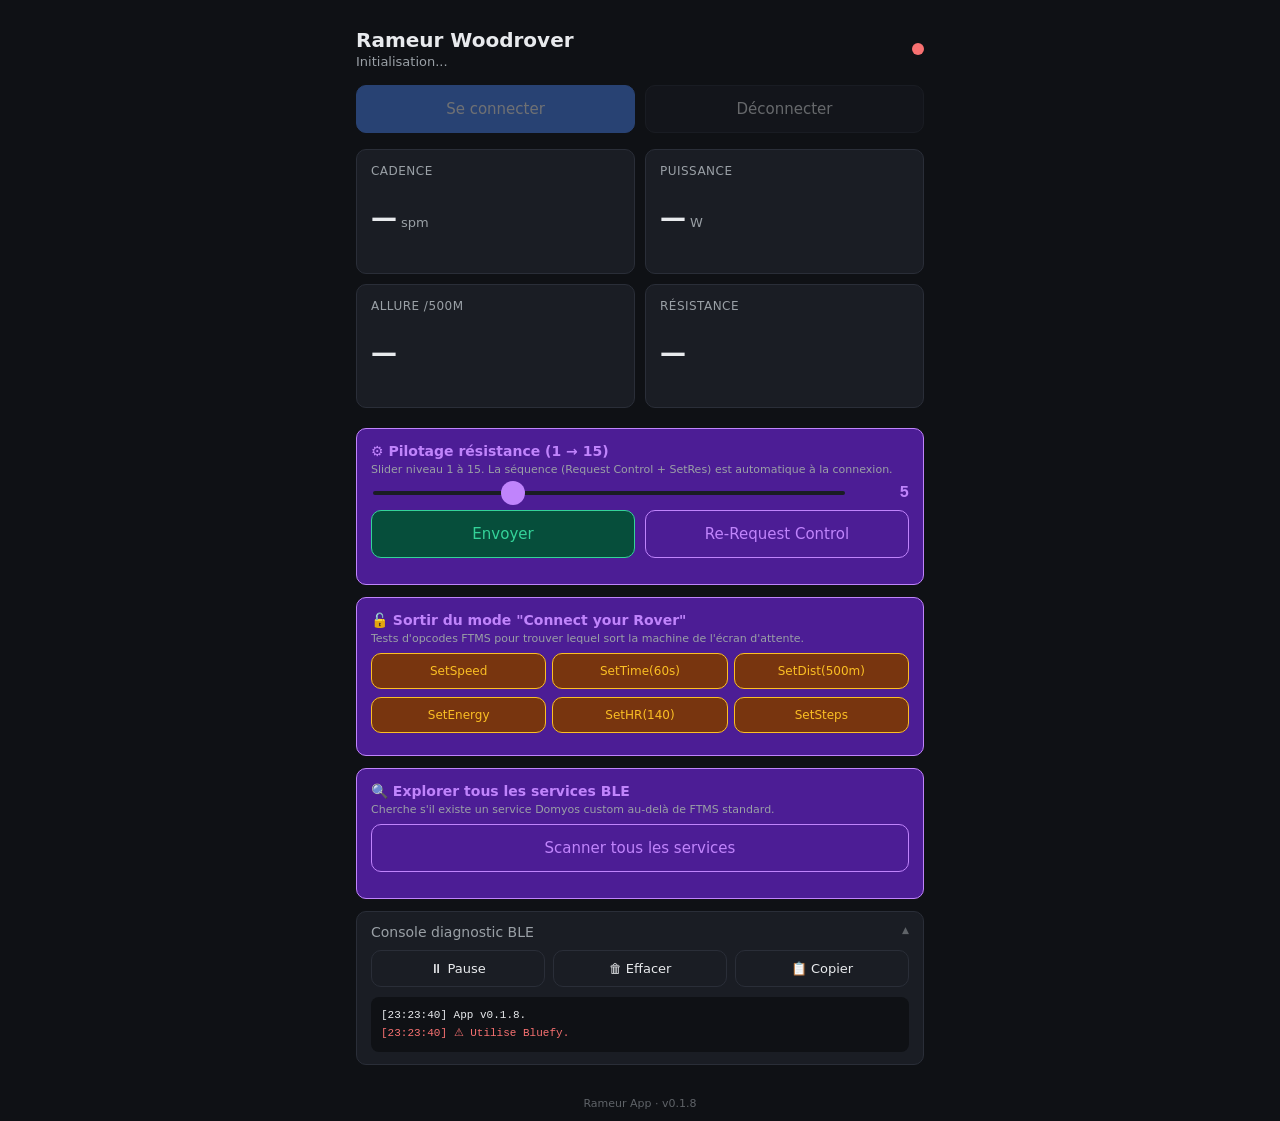
==== commit 8cefd853: "Add files via upload" ====
--- a/index.html
+++ b/index.html
@@ -5,7 +5,7 @@
 <meta name="viewport" content="width=device-width, initial-scale=1.0, maximum-scale=1.0, user-scalable=no, viewport-fit=cover">
 <meta name="apple-mobile-web-app-capable" content="yes">
 <meta name="apple-mobile-web-app-status-bar-style" content="black-translucent">
-<title>Rameur Woodrover - Test v1.7</title>
+<title>Rameur Woodrover - v1.8</title>
 <style>
   :root {
     --bg: #0f1115; --surface: #1a1d24; --surface-2: #232730;
@@ -70,13 +70,11 @@
   .test-section { background: var(--purple-dim); border: 1px solid var(--purple); border-radius: var(--radius); padding: 14px; margin-bottom: 12px; }
   .test-title { font-size: 14px; font-weight: 600; color: var(--purple); margin: 0 0 4px; }
   .test-desc { font-size: 11px; color: var(--text-dim); margin: 4px 0 8px; }
-  .range-info {
-    background: var(--bg); border-radius: 8px; padding: 10px; margin: 8px 0;
-    font-family: ui-monospace, monospace; font-size: 12px; color: var(--text-dim);
-  }
-  .range-info.found { color: var(--success); border: 1px solid var(--success); }
-  .test-btn-grid { display: grid; grid-template-columns: repeat(2, 1fr); gap: 6px; margin: 8px 0; }
-  .test-btn-grid.tri { grid-template-columns: repeat(3, 1fr); }
+  .slider-row { display: flex; align-items: center; gap: 12px; margin: 8px 0; }
+  .slider-row input[type="range"] { flex: 1; -webkit-appearance: none; appearance: none; height: 4px; background: var(--surface); border-radius: 2px; outline: none; }
+  .slider-row input[type="range"]::-webkit-slider-thumb { -webkit-appearance: none; appearance: none; width: 24px; height: 24px; border-radius: 50%; background: var(--purple); cursor: pointer; }
+  .slider-row .val { font-family: ui-monospace, monospace; font-size: 16px; color: var(--purple); min-width: 50px; text-align: right; font-weight: 600; }
+  .test-btn-grid { display: grid; grid-template-columns: repeat(3, 1fr); gap: 6px; margin: 8px 0; }
   .test-btn-grid button { font-size: 12px; padding: 10px 4px; }
   .log-controls { display: flex; gap: 8px; margin: 10px 0; }
   .log {
@@ -118,47 +116,42 @@
     <div class="metric"><p class="metric-label">Cadence</p><p class="metric-value"><span id="m-spm">—</span><span class="metric-unit">spm</span></p></div>
     <div class="metric"><p class="metric-label">Puissance</p><p class="metric-value"><span id="m-pwr">—</span><span class="metric-unit">W</span></p></div>
     <div class="metric"><p class="metric-label">Allure /500m</p><p class="metric-value" id="m-pace">—</p></div>
-    <div class="metric"><p class="metric-label">Résistance lue</p><p class="metric-value" id="m-res">—</p></div>
+    <div class="metric"><p class="metric-label">Résistance</p><p class="metric-value" id="m-res">—</p></div>
   </div>
 
   <div class="test-section">
-    <p class="test-title">⚙ Test multi-format SetRes</p>
-    <p class="test-desc">La plage déclarée est 10-150 step 10, mais aucune valeur sint16 LE n'est acceptée. Testons d'autres encodages.</p>
-
-    <div class="range-info" id="range-info">Connecte-toi pour lire la plage...</div>
-
-    <div class="test-btn-grid tri">
-      <button class="warning" id="t-rc">Request Control</button>
-      <button class="warning" id="t-reset">Reset</button>
-      <button class="warning" id="t-readres">Lire plages</button>
-    </div>
-
-    <p class="test-desc" style="margin-top:12px; color:var(--text); font-weight:600;">Format 1 : uint8 (1 octet seulement) — Hypothèse principale</p>
-    <div class="test-btn-grid tri">
-      <button class="success small" id="t-u8-10">u8: 10</button>
-      <button class="success small" id="t-u8-50">u8: 50</button>
-      <button class="success small" id="t-u8-100">u8: 100</button>
-    </div>
-
-    <p class="test-desc" style="margin-top:12px; color:var(--text); font-weight:600;">Format 2 : Index (1 = step 1, 5 = step 5)</p>
-    <div class="test-btn-grid tri">
-      <button class="success small" id="t-idx-1">u8 idx: 1</button>
-      <button class="success small" id="t-idx-5">u8 idx: 5</button>
-      <button class="success small" id="t-idx-15">u8 idx: 15</button>
-    </div>
-
-    <p class="test-desc" style="margin-top:12px; color:var(--text); font-weight:600;">Format 3 : sint16 BE (big-endian au lieu de little)</p>
-    <div class="test-btn-grid tri">
-      <button class="success small" id="t-be-10">be: 10</button>
-      <button class="success small" id="t-be-50">be: 50</button>
-      <button class="success small" id="t-be-100">be: 100</button>
-    </div>
-
-    <p class="test-desc" style="margin-top:12px; color:var(--text); font-weight:600;">Test combiné (avec Reset avant)</p>
-    <div class="test-btn-grid tri">
-      <button class="purple small" id="t-combo-u8">Reset+u8(50)</button>
-      <button class="purple small" id="t-combo-le">Reset+le(50)</button>
-      <button class="purple small" id="t-sweep-u8">Sweep u8 1-150</button>
+    <p class="test-title">⚙ Pilotage résistance (1 → 15)</p>
+    <p class="test-desc">Slider niveau 1 à 15. La séquence (Request Control + SetRes) est automatique à la connexion.</p>
+    <div class="slider-row">
+      <input type="range" id="res-slider" min="1" max="15" step="1" value="5">
+      <span class="val" id="res-val">5</span>
+    </div>
+    <div class="btn-row">
+      <button class="success" id="t-send">Envoyer</button>
+      <button class="purple" id="t-reqctrl">Re-Request Control</button>
+    </div>
+  </div>
+
+  <div class="test-section">
+    <p class="test-title">🔓 Sortir du mode "Connect your Rover"</p>
+    <p class="test-desc">Tests d'opcodes FTMS pour trouver lequel sort la machine de l'écran d'attente.</p>
+    <div class="test-btn-grid">
+      <button class="warning small" id="op-spd">SetSpeed</button>
+      <button class="warning small" id="op-time">SetTime(60s)</button>
+      <button class="warning small" id="op-dist">SetDist(500m)</button>
+    </div>
+    <div class="test-btn-grid">
+      <button class="warning small" id="op-energy">SetEnergy</button>
+      <button class="warning small" id="op-hr">SetHR(140)</button>
+      <button class="warning small" id="op-steps">SetSteps</button>
+    </div>
+  </div>
+
+  <div class="test-section">
+    <p class="test-title">🔍 Explorer tous les services BLE</p>
+    <p class="test-desc">Cherche s'il existe un service Domyos custom au-delà de FTMS standard.</p>
+    <div class="btn-row">
+      <button class="purple" id="t-scan">Scanner tous les services</button>
     </div>
   </div>
 
@@ -172,7 +165,7 @@
     <div class="log" id="log">Chargement...</div>
   </details>
 
-  <div class="footer">Rameur App · v0.1.7</div>
+  <div class="footer">Rameur App · v0.1.8</div>
 </div>
 
 <script>
@@ -200,13 +193,21 @@
       CONTROL_POINT:                 '00002ad9-0000-1000-8000-00805f9b34fb',
       TRAINING_STATUS:               '00002ad3-0000-1000-8000-00805f9b34fb',
       SUPPORTED_RESISTANCE_RANGE:    '00002ad6-0000-1000-8000-00805f9b34fb',
-      SUPPORTED_POWER_RANGE:         '00002ad8-0000-1000-8000-00805f9b34fb',
     };
 
     const OP = {
       REQUEST_CONTROL: 0x00, RESET: 0x01,
+      SET_TARGET_SPEED: 0x02,
+      SET_TARGET_INCLINATION: 0x03,
       SET_TARGET_RESISTANCE: 0x04,
+      SET_TARGET_POWER: 0x05,
+      SET_TARGET_HR: 0x06,
       START_OR_RESUME: 0x07, STOP_OR_PAUSE: 0x08,
+      SET_TARGETED_EXPENDED_ENERGY: 0x09,
+      SET_TARGETED_STEPS: 0x0A,
+      SET_TARGETED_STRIDES: 0x0B,
+      SET_TARGETED_DISTANCE: 0x0C,
+      SET_TARGETED_TIME: 0x0D,
       RESPONSE_CODE: 0x80,
     };
 
@@ -216,21 +217,23 @@
       0x05: 'Control Not Permitted',
     };
 
+    // Mapping niveau UI (1-15) → valeur brute uint8
+    // Empiriquement, on a vu que 11, 21, ..., 141 marchent. Donc niveau N → valeur 10*N + 1.
+    // Niveau 1 = 11, niveau 14 = 141. Pour niveau 15, on tente 151.
+    function levelToRaw(level) {
+      return 10 * level + 1;
+    }
+
     const state = {
       device: null, server: null, characteristics: {},
       connected: false, logsPaused: false,
       lastData: {}, lastLogTime: 0,
-      lastSentValue: null,
-      sweepRunning: false, sweepResults: [],
     };
 
     const ids = ['status','dot','btn-connect','btn-disconnect',
-                 't-rc','t-reset','t-readres',
-                 't-u8-10','t-u8-50','t-u8-100',
-                 't-idx-1','t-idx-5','t-idx-15',
-                 't-be-10','t-be-50','t-be-100',
-                 't-combo-u8','t-combo-le','t-sweep-u8',
-                 'range-info',
+                 'res-slider','res-val','t-send','t-reqctrl',
+                 'op-spd','op-time','op-dist','op-energy','op-hr','op-steps',
+                 't-scan',
                  'btn-pause','btn-clear','btn-copy','log',
                  'm-spm','m-pwr','m-pace','m-res'];
     const els = {};
@@ -251,7 +254,7 @@
       line.textContent = '[' + ts + '] ' + msg;
       els['log'].appendChild(line);
       els['log'].scrollTop = els['log'].scrollHeight;
-      while (els['log'].childElementCount > 400) els['log'].removeChild(els['log'].firstChild);
+      while (els['log'].childElementCount > 500) els['log'].removeChild(els['log'].firstChild);
     }
 
     function setStatus(text, dotClass) {
@@ -295,7 +298,18 @@
       if ((flags & 0x0010) && offset + 2 <= dv.byteLength) { d.avgPace = dv.getUint16(offset, true); offset += 2; }
       if ((flags & 0x0020) && offset + 2 <= dv.byteLength) { d.instantPower = dv.getInt16(offset, true); offset += 2; }
       if ((flags & 0x0040) && offset + 2 <= dv.byteLength) { d.avgPower = dv.getInt16(offset, true); offset += 2; }
-      if ((flags & 0x0080) && offset + 2 <= dv.byteLength) { d.resistance = dv.getInt16(offset, true); offset += 2; }
+      if ((flags & 0x0080) && offset + 2 <= dv.byteLength) {
+        // Résistance brute. On la convertit en niveau 1-15 si possible.
+        const raw = dv.getInt16(offset, true);
+        d.resistanceRaw = raw;
+        // Mapping inverse approximatif : raw 11 → 1, raw 141 → 14
+        if (raw >= 11 && raw <= 151) {
+          d.resistance = Math.round((raw - 1) / 10);
+        } else {
+          d.resistance = raw;
+        }
+        offset += 2;
+      }
       return d;
     }
 
@@ -322,7 +336,7 @@
         const interval = active ? 2000 : 8000;
         if (now - state.lastLogTime > interval) {
           state.lastLogTime = now;
-          log('📊 cad=' + Math.round(s.strokeRate||0) + ' pwr=' + (s.instantPower||0) + ' res=' + (s.resistance||0) + (active ? '' : ' (idle)'), 'data');
+          log('📊 cad=' + Math.round(s.strokeRate||0) + ' pwr=' + (s.instantPower||0) + ' res=' + (s.resistance||0) + ' (raw=' + (s.resistanceRaw||0) + ')' + (active ? '' : ' (idle)'), 'data');
         }
       } catch (e) {
         log('Parse: ' + describeError(e), 'err');
@@ -338,10 +352,6 @@
         const txt = RESULT[r] || ('Code 0x' + r.toString(16));
         const cls = r === 1 ? 'ok' : 'warn';
         log('↩ CP op=0x' + op.toString(16).padStart(2,'0') + ' → ' + txt, cls);
-        if (state.sweepRunning && op === OP.SET_TARGET_RESISTANCE && state.lastSentValue !== null) {
-          state.sweepResults.push({ value: state.lastSentValue, result: r, text: txt });
-          state.lastSentValue = null;
-        }
       } else {
         log('↩ CP brut : ' + hex, 'cp');
       }
@@ -350,18 +360,30 @@
     function handleStatus(event) { log('📡 Machine: ' + bytesToHex(event.target.value), 'cp'); }
     function handleTraining(event) { log('🏋 Training: ' + bytesToHex(event.target.value), 'cp'); }
 
-    // Envoi brut avec préfixe pour identifier le format
     async function sendRaw(bytes, label) {
       const cp = state.characteristics.controlPoint;
       if (!cp) { log('CP absent', 'err'); return; }
       const buf = new Uint8Array(bytes);
       const hex = Array.from(buf).map(function(b){return b.toString(16).padStart(2,'0');}).join(' ');
-      log('→ ' + label + ' : ' + hex + '  (' + bytes.length + ' octets)', 'cp');
+      log('→ ' + label + ' : ' + hex + '  (' + bytes.length + 'B)', 'cp');
       try {
         await cp.writeValue(buf);
       } catch (e) {
-        log('  write error : ' + describeError(e), 'err');
-      }
+        log('  write err : ' + describeError(e), 'err');
+      }
+    }
+
+    function int16LE(v) { return [v & 0xFF, (v >> 8) & 0xFF]; }
+    function int24LE(v) { return [v & 0xFF, (v >> 8) & 0xFF, (v >> 16) & 0xFF]; }
+
+    async function reqCtrl() {
+      await sendRaw([OP.REQUEST_CONTROL], 'Request Control');
+      await new Promise(function(r){ setTimeout(r, 400); });
+    }
+
+    async function setResistanceLevel(level) {
+      const raw = levelToRaw(level);
+      await sendRaw([OP.SET_TARGET_RESISTANCE, raw], 'SetRes niveau ' + level + ' (raw=' + raw + ')');
     }
 
     async function connect() {
@@ -383,7 +405,6 @@
           const rd = await ftms.getCharacteristic(UUID.ROWER_DATA);
           await rd.startNotifications();
           rd.addEventListener('characteristicvaluechanged', handleRowerNotification);
-          log('✓ Rower Data ON.', 'ok');
         } catch(e) {}
 
         try {
@@ -392,7 +413,7 @@
           cp.addEventListener('characteristicvaluechanged', handleCpResponse);
           state.characteristics.controlPoint = cp;
           log('✓ Control Point ON.', 'ok');
-        } catch(e) { log('CP: ' + describeError(e), 'warn'); }
+        } catch(e) { log('CP : ' + describeError(e), 'warn'); }
 
         try {
           const st = await ftms.getCharacteristic(UUID.FITNESS_MACHINE_STATUS);
@@ -406,8 +427,9 @@
           ts.addEventListener('characteristicvaluechanged', handleTraining);
         } catch(e) {}
 
-        await readResistanceRange(ftms);
-        await readFeatures(ftms);
+        // Auto Request Control au démarrage
+        log('⏳ Auto Request Control...', 'info');
+        await reqCtrl();
 
         state.connected = true;
         setStatus('Connecté', 'connected');
@@ -417,46 +439,6 @@
         log('Erreur : ' + describeError(e), 'err');
         setStatus('Échec', '');
       }
-    }
-
-    async function readResistanceRange(ftms) {
-      try {
-        const c = await ftms.getCharacteristic(UUID.SUPPORTED_RESISTANCE_RANGE);
-        const v = await c.readValue();
-        log('📋 ResRange raw : ' + bytesToHex(v) + ' (' + v.byteLength + ' octets)', 'info');
-        if (v.byteLength >= 6) {
-          const min = v.getInt16(0, true);
-          const max = v.getInt16(2, true);
-          const inc = v.getUint16(4, true);
-          const msg = 'Plage : min=' + min + ', max=' + max + ', step=' + inc;
-          log('✓ ' + msg, 'ok');
-          els['range-info'].textContent = msg;
-          els['range-info'].classList.add('found');
-        }
-      } catch (e) {
-        log('ResRange : ' + describeError(e), 'warn');
-      }
-    }
-
-    async function readFeatures(ftms) {
-      try {
-        const feat = await ftms.getCharacteristic(UUID.FITNESS_MACHINE_FEATURE);
-        const v = await feat.readValue();
-        log('📋 Features hex : ' + bytesToHex(v), 'info');
-        if (v.byteLength >= 8) {
-          const fitness = v.getUint32(0, true);
-          const targets = v.getUint32(4, true);
-          log('  Fitness flags: 0x' + fitness.toString(16).padStart(8,'0'), 'info');
-          log('  Target flags : 0x' + targets.toString(16).padStart(8,'0'), 'info');
-          const list = [];
-          if (targets & 0x01) list.push('Speed');
-          if (targets & 0x02) list.push('Inclination');
-          if (targets & 0x04) list.push('Resistance');
-          if (targets & 0x08) list.push('Power');
-          if (targets & 0x10) list.push('HR');
-          log('  Targets supportées : ' + (list.join(', ') || '(aucune)'), 'info');
-        }
-      } catch(e) {}
     }
 
     function onDisconnected() {
@@ -476,34 +458,59 @@
       els['btn-disconnect'].disabled = true;
     }
 
-    // Helpers
-    async function reqCtrl() {
-      await sendRaw([OP.REQUEST_CONTROL], 'Request Control');
-      await new Promise(function(r){ setTimeout(r, 300); });
-    }
-    async function reset() {
-      await sendRaw([OP.RESET], 'Reset');
-      await new Promise(function(r){ setTimeout(r, 300); });
-    }
-    function int16LE(v) { return [v & 0xFF, (v >> 8) & 0xFF]; }
-    function int16BE(v) { return [(v >> 8) & 0xFF, v & 0xFF]; }
-
-    async function setResU8(value) {
-      state.lastSentValue = value;
-      await sendRaw([OP.SET_TARGET_RESISTANCE, value & 0xFF], 'SetRes_u8(' + value + ')');
-    }
-    async function setResLE(value) {
-      state.lastSentValue = value;
-      await sendRaw([OP.SET_TARGET_RESISTANCE].concat(int16LE(value)), 'SetRes_le(' + value + ')');
-    }
-    async function setResBE(value) {
-      state.lastSentValue = value;
-      await sendRaw([OP.SET_TARGET_RESISTANCE].concat(int16BE(value)), 'SetRes_be(' + value + ')');
+    // SCAN COMPLET de tous les services exposés
+    async function scanAllServices() {
+      if (!state.server) { log('Non connecté', 'err'); return; }
+      log('━━━ SCAN COMPLET DES SERVICES ━━━', 'info');
+      try {
+        const services = await state.server.getPrimaryServices();
+        log('Nombre de services : ' + services.length, 'info');
+        for (let i = 0; i < services.length; i++) {
+          const svc = services[i];
+          log('▼ Service ' + svc.uuid, 'ok');
+          try {
+            const chars = await svc.getCharacteristics();
+            for (let j = 0; j < chars.length; j++) {
+              const c = chars[j];
+              const props = [];
+              if (c.properties.read) props.push('R');
+              if (c.properties.write) props.push('W');
+              if (c.properties.writeWithoutResponse) props.push('Wnr');
+              if (c.properties.notify) props.push('N');
+              if (c.properties.indicate) props.push('I');
+              let valHex = '';
+              if (c.properties.read) {
+                try {
+                  const v = await c.readValue();
+                  valHex = ' = [' + bytesToHex(v) + ']';
+                } catch(_) { valHex = ' (read err)'; }
+              }
+              log('  • ' + c.uuid + ' [' + props.join(',') + ']' + valHex, 'hex');
+
+              // Active notifications sur tout ce qui le supporte pour capturer
+              if (c.properties.notify || c.properties.indicate) {
+                try {
+                  await c.startNotifications();
+                  c.addEventListener('characteristicvaluechanged', function(ev){
+                    const shortUuid = c.uuid.slice(4,8);
+                    log('  📡 ' + shortUuid + ' → ' + bytesToHex(ev.target.value), 'hex');
+                  });
+                } catch(_) {}
+              }
+            }
+          } catch (e) {
+            log('  err chars : ' + describeError(e), 'err');
+          }
+        }
+        log('━━━ FIN SCAN ━━━', 'info');
+      } catch (e) {
+        log('Scan err : ' + describeError(e), 'err');
+      }
     }
 
     // Init UI
     els['log'].textContent = '';
-    log('App v0.1.7 (test multi-format).', 'info');
+    log('App v0.1.8.', 'info');
     if (!navigator.bluetooth) {
       log('⚠ Utilise Bluefy.', 'err');
       els['btn-connect'].disabled = true;
@@ -515,74 +522,53 @@
     els['btn-connect'].addEventListener('click', connect);
     els['btn-disconnect'].addEventListener('click', disconnect);
 
-    els['t-rc'].addEventListener('click', reqCtrl);
-    els['t-reset'].addEventListener('click', reset);
-    els['t-readres'].addEventListener('click', async function(){
-      if (!state.server) { log('Non connecté', 'err'); return; }
-      try {
-        const ftms = await state.server.getPrimaryService(UUID.FTMS_SERVICE);
-        await readResistanceRange(ftms);
-        await readFeatures(ftms);
-      } catch(e) { log('Err: ' + describeError(e), 'err'); }
-    });
-
-    // Format 1 : uint8
-    els['t-u8-10'].addEventListener('click',  function(){ setResU8(10); });
-    els['t-u8-50'].addEventListener('click',  function(){ setResU8(50); });
-    els['t-u8-100'].addEventListener('click', function(){ setResU8(100); });
-
-    // Format 2 : index (1, 5, 15 = step #1, #5, #15 = niveaux 10, 50, 150)
-    els['t-idx-1'].addEventListener('click',  function(){ setResU8(1); });
-    els['t-idx-5'].addEventListener('click',  function(){ setResU8(5); });
-    els['t-idx-15'].addEventListener('click', function(){ setResU8(15); });
-
-    // Format 3 : sint16 big-endian
-    els['t-be-10'].addEventListener('click',  function(){ setResBE(10); });
-    els['t-be-50'].addEventListener('click',  function(){ setResBE(50); });
-    els['t-be-100'].addEventListener('click', function(){ setResBE(100); });
-
-    // Combos
-    els['t-combo-u8'].addEventListener('click', async function(){
+    // Slider résistance
+    els['res-slider'].addEventListener('input', function(){
+      els['res-val'].textContent = els['res-slider'].value;
+    });
+    els['t-send'].addEventListener('click', function(){
+      const lvl = parseInt(els['res-slider'].value, 10);
+      setResistanceLevel(lvl);
+    });
+    els['t-reqctrl'].addEventListener('click', reqCtrl);
+
+    // Tests d'opcodes pour sortir du mode "Connect your Rover"
+    // Toutes les commandes envoient d'abord Request Control pour sécurité
+    els['op-spd'].addEventListener('click', async function(){
       await reqCtrl();
-      await reset();
-      await setResU8(50);
-    });
-    els['t-combo-le'].addEventListener('click', async function(){
+      // Set Target Speed : sint16 LE en 0.01 km/h → 1000 = 10 km/h
+      await sendRaw([OP.SET_TARGET_SPEED].concat(int16LE(1000)), 'SetTargetSpeed(10km/h)');
+    });
+    els['op-time'].addEventListener('click', async function(){
       await reqCtrl();
-      await reset();
-      await setResLE(50);
-    });
-    els['t-sweep-u8'].addEventListener('click', async function(){
-      if (state.sweepRunning) return;
-      state.sweepRunning = true;
-      state.sweepResults = [];
-      log('━━━ SWEEP uint8 1-150 step 10 ━━━', 'info');
+      // Set Targeted Training Time : uint16 LE en secondes
+      await sendRaw([OP.SET_TARGETED_TIME].concat(int16LE(60)), 'SetTargetedTime(60s)');
+    });
+    els['op-dist'].addEventListener('click', async function(){
       await reqCtrl();
-      const vals = [];
-      for (let v = 1; v <= 150; v += 10) vals.push(v);
-      for (let i = 0; i < vals.length; i++) {
-        await setResU8(vals[i]);
-        await new Promise(function(r){ setTimeout(r, 500); });
-      }
-      await new Promise(function(r){ setTimeout(r, 800); });
-      log('━━━ RÉSULTATS ━━━', 'info');
-      const ok = state.sweepResults.filter(function(r){ return r.result === 1; });
-      if (ok.length > 0) {
-        log('✓ ACCEPTÉES : ' + ok.map(function(r){return r.value;}).join(', '), 'ok');
-      } else {
-        log('✗ Aucune valeur acceptée.', 'err');
-        const grouped = {};
-        state.sweepResults.forEach(function(r){
-          grouped[r.text] = grouped[r.text] || [];
-          grouped[r.text].push(r.value);
-        });
-        Object.keys(grouped).forEach(function(k){
-          log('  · ' + k + ' : ' + grouped[k].join(', '), 'warn');
-        });
-      }
-      state.sweepRunning = false;
-    });
-
+      // Set Targeted Distance : uint24 LE en mètres
+      await sendRaw([OP.SET_TARGETED_DISTANCE].concat(int24LE(500)), 'SetTargetedDistance(500m)');
+    });
+    els['op-energy'].addEventListener('click', async function(){
+      await reqCtrl();
+      // Set Targeted Expended Energy : uint16 LE en calories
+      await sendRaw([OP.SET_TARGETED_EXPENDED_ENERGY].concat(int16LE(100)), 'SetTargetedEnergy(100kcal)');
+    });
+    els['op-hr'].addEventListener('click', async function(){
+      await reqCtrl();
+      // Set Target Heart Rate : uint8 en bpm
+      await sendRaw([OP.SET_TARGET_HR, 140], 'SetTargetHR(140bpm)');
+    });
+    els['op-steps'].addEventListener('click', async function(){
+      await reqCtrl();
+      // Set Targeted Number of Steps : uint16 LE
+      await sendRaw([OP.SET_TARGETED_STEPS].concat(int16LE(1000)), 'SetTargetedSteps(1000)');
+    });
+
+    // Scan complet
+    els['t-scan'].addEventListener('click', scanAllServices);
+
+    // Logs
     els['btn-pause'].addEventListener('click', function(){
       state.logsPaused = !state.logsPaused;
       els['btn-pause'].textContent = state.logsPaused ? '▶ Reprendre' : '⏸ Pause';
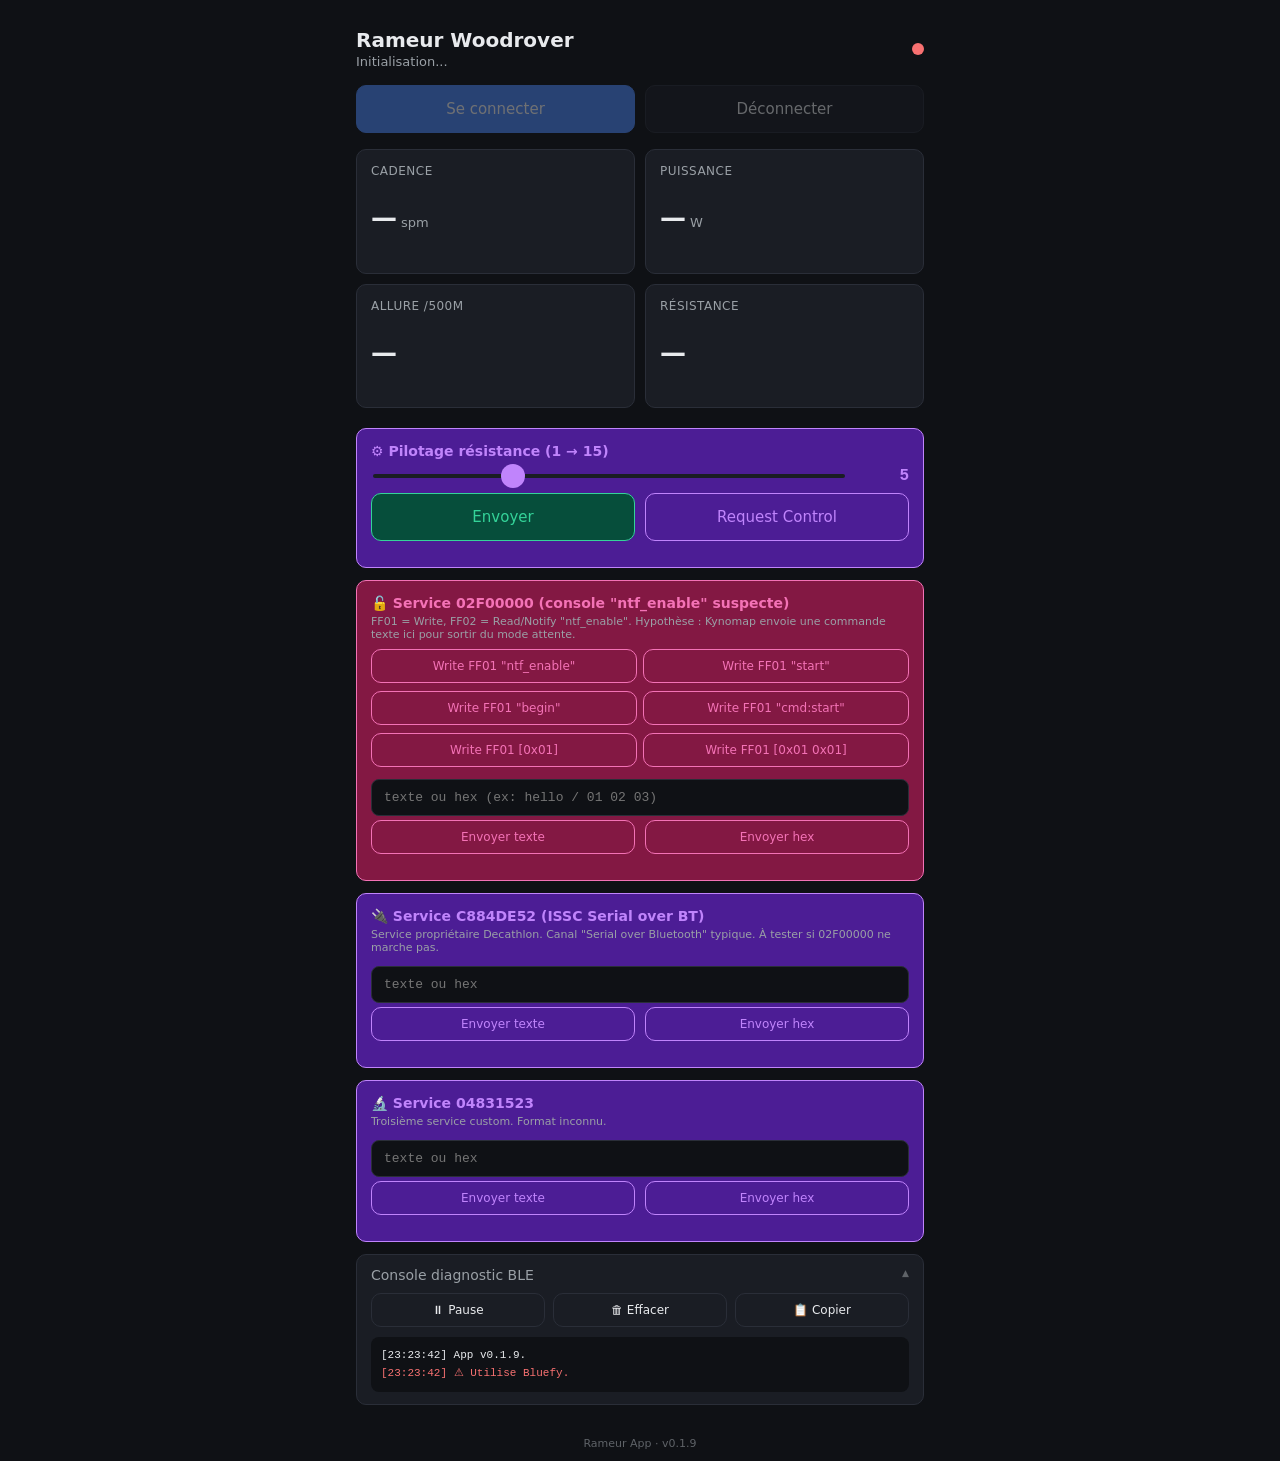
==== commit af05658b: "Add files via upload" ====
--- a/index.html
+++ b/index.html
@@ -5,7 +5,7 @@
 <meta name="viewport" content="width=device-width, initial-scale=1.0, maximum-scale=1.0, user-scalable=no, viewport-fit=cover">
 <meta name="apple-mobile-web-app-capable" content="yes">
 <meta name="apple-mobile-web-app-status-bar-style" content="black-translucent">
-<title>Rameur Woodrover - v1.8</title>
+<title>Rameur Woodrover - v1.9</title>
 <style>
   :root {
     --bg: #0f1115; --surface: #1a1d24; --surface-2: #232730;
@@ -15,6 +15,7 @@
     --danger: #f87171; --danger-dim: #7f1d1d;
     --warning: #fbbf24; --warning-dim: #78350f;
     --purple: #c084fc; --purple-dim: #4c1d95;
+    --pink: #f472b6; --pink-dim: #831843;
     --border: #2a2e38;
     --radius: 10px;
   }
@@ -52,11 +53,11 @@
   button:active:not(:disabled) { transform: scale(0.97); background: var(--surface-2); }
   button:disabled { opacity: 0.4; cursor: not-allowed; }
   button.primary { background: var(--accent); border-color: var(--accent); color: white; }
-  button.primary:active:not(:disabled) { background: #3b75db; }
   button.success { background: var(--success-dim); border-color: var(--success); color: var(--success); }
   button.warning { background: var(--warning-dim); border-color: var(--warning); color: var(--warning); }
   button.purple  { background: var(--purple-dim); border-color: var(--purple); color: var(--purple); }
-  button.small { font-size: 13px; padding: 10px; }
+  button.pink    { background: var(--pink-dim); border-color: var(--pink); color: var(--pink); }
+  button.small { font-size: 12px; padding: 9px 4px; }
   .metrics-grid { display: grid; grid-template-columns: repeat(2, 1fr); gap: 10px; margin: 16px 0 20px; }
   .metric { background: var(--surface); border: 1px solid var(--border); border-radius: var(--radius); padding: 14px; }
   .metric-label { font-size: 12px; color: var(--text-dim); text-transform: uppercase; letter-spacing: 0.04em; margin: 0 0 6px; }
@@ -68,6 +69,8 @@
   summary::after { content: "▾"; color: var(--text-muted); transition: transform 0.2s; }
   details[open] summary::after { transform: rotate(180deg); }
   .test-section { background: var(--purple-dim); border: 1px solid var(--purple); border-radius: var(--radius); padding: 14px; margin-bottom: 12px; }
+  .test-section.pink { background: var(--pink-dim); border-color: var(--pink); }
+  .test-section.pink .test-title { color: var(--pink); }
   .test-title { font-size: 14px; font-weight: 600; color: var(--purple); margin: 0 0 4px; }
   .test-desc { font-size: 11px; color: var(--text-dim); margin: 4px 0 8px; }
   .slider-row { display: flex; align-items: center; gap: 12px; margin: 8px 0; }
@@ -75,7 +78,14 @@
   .slider-row input[type="range"]::-webkit-slider-thumb { -webkit-appearance: none; appearance: none; width: 24px; height: 24px; border-radius: 50%; background: var(--purple); cursor: pointer; }
   .slider-row .val { font-family: ui-monospace, monospace; font-size: 16px; color: var(--purple); min-width: 50px; text-align: right; font-weight: 600; }
   .test-btn-grid { display: grid; grid-template-columns: repeat(3, 1fr); gap: 6px; margin: 8px 0; }
-  .test-btn-grid button { font-size: 12px; padding: 10px 4px; }
+  .test-btn-grid.deux { grid-template-columns: repeat(2, 1fr); }
+  input[type="text"] {
+    width: 100%; padding: 10px 12px;
+    background: var(--bg); color: var(--text);
+    border: 1px solid var(--border); border-radius: 8px;
+    font-family: ui-monospace, monospace; font-size: 13px;
+    margin: 4px 0;
+  }
   .log-controls { display: flex; gap: 8px; margin: 10px 0; }
   .log {
     font-family: ui-monospace, "SF Mono", Menlo, monospace;
@@ -93,6 +103,7 @@
   .log .hex { color: #c084fc; }
   .log .data { color: #60a5fa; }
   .log .cp { color: #fbbf24; }
+  .log .custom { color: #f472b6; }
   .footer { text-align: center; font-size: 11px; color: var(--text-muted); padding: 20px 0 10px; }
 </style>
 </head>
@@ -121,37 +132,55 @@
 
   <div class="test-section">
     <p class="test-title">⚙ Pilotage résistance (1 → 15)</p>
-    <p class="test-desc">Slider niveau 1 à 15. La séquence (Request Control + SetRes) est automatique à la connexion.</p>
     <div class="slider-row">
       <input type="range" id="res-slider" min="1" max="15" step="1" value="5">
       <span class="val" id="res-val">5</span>
     </div>
     <div class="btn-row">
       <button class="success" id="t-send">Envoyer</button>
-      <button class="purple" id="t-reqctrl">Re-Request Control</button>
+      <button class="purple" id="t-reqctrl">Request Control</button>
     </div>
   </div>
 
+  <div class="test-section pink">
+    <p class="test-title">🔓 Service 02F00000 (console "ntf_enable" suspecte)</p>
+    <p class="test-desc">FF01 = Write, FF02 = Read/Notify "ntf_enable". Hypothèse : Kynomap envoie une commande texte ici pour sortir du mode attente.</p>
+    <div class="test-btn-grid deux">
+      <button class="pink small" id="t-02f-ntfen">Write FF01 "ntf_enable"</button>
+      <button class="pink small" id="t-02f-start">Write FF01 "start"</button>
+    </div>
+    <div class="test-btn-grid deux">
+      <button class="pink small" id="t-02f-begin">Write FF01 "begin"</button>
+      <button class="pink small" id="t-02f-cmdstart">Write FF01 "cmd:start"</button>
+    </div>
+    <div class="test-btn-grid deux">
+      <button class="pink small" id="t-02f-byte01">Write FF01 [0x01]</button>
+      <button class="pink small" id="t-02f-byte0101">Write FF01 [0x01 0x01]</button>
+    </div>
+    <input type="text" id="t-02f-custom-input" placeholder="texte ou hex (ex: hello / 01 02 03)">
+    <div class="btn-row">
+      <button class="pink small" id="t-02f-custom-text">Envoyer texte</button>
+      <button class="pink small" id="t-02f-custom-hex">Envoyer hex</button>
+    </div>
+  </div>
+
   <div class="test-section">
-    <p class="test-title">🔓 Sortir du mode "Connect your Rover"</p>
-    <p class="test-desc">Tests d'opcodes FTMS pour trouver lequel sort la machine de l'écran d'attente.</p>
-    <div class="test-btn-grid">
-      <button class="warning small" id="op-spd">SetSpeed</button>
-      <button class="warning small" id="op-time">SetTime(60s)</button>
-      <button class="warning small" id="op-dist">SetDist(500m)</button>
-    </div>
-    <div class="test-btn-grid">
-      <button class="warning small" id="op-energy">SetEnergy</button>
-      <button class="warning small" id="op-hr">SetHR(140)</button>
-      <button class="warning small" id="op-steps">SetSteps</button>
+    <p class="test-title">🔌 Service C884DE52 (ISSC Serial over BT)</p>
+    <p class="test-desc">Service propriétaire Decathlon. Canal "Serial over Bluetooth" typique. À tester si 02F00000 ne marche pas.</p>
+    <input type="text" id="t-c88-input" placeholder="texte ou hex">
+    <div class="btn-row">
+      <button class="purple small" id="t-c88-text">Envoyer texte</button>
+      <button class="purple small" id="t-c88-hex">Envoyer hex</button>
     </div>
   </div>
 
   <div class="test-section">
-    <p class="test-title">🔍 Explorer tous les services BLE</p>
-    <p class="test-desc">Cherche s'il existe un service Domyos custom au-delà de FTMS standard.</p>
+    <p class="test-title">🔬 Service 04831523</p>
+    <p class="test-desc">Troisième service custom. Format inconnu.</p>
+    <input type="text" id="t-048-input" placeholder="texte ou hex">
     <div class="btn-row">
-      <button class="purple" id="t-scan">Scanner tous les services</button>
+      <button class="purple small" id="t-048-text">Envoyer texte</button>
+      <button class="purple small" id="t-048-hex">Envoyer hex</button>
     </div>
   </div>
 
@@ -165,7 +194,7 @@
     <div class="log" id="log">Chargement...</div>
   </details>
 
-  <div class="footer">Rameur App · v0.1.8</div>
+  <div class="footer">Rameur App · v0.1.9</div>
 </div>
 
 <script>
@@ -185,29 +214,37 @@
   });
 
   function init() {
+    // UUIDs FTMS standard
     const UUID = {
       FTMS_SERVICE:                  '00001826-0000-1000-8000-00805f9b34fb',
       ROWER_DATA:                    '00002ad1-0000-1000-8000-00805f9b34fb',
-      FITNESS_MACHINE_FEATURE:       '00002acc-0000-1000-8000-00805f9b34fb',
+      CONTROL_POINT:                 '00002ad9-0000-1000-8000-00805f9b34fb',
       FITNESS_MACHINE_STATUS:        '00002ada-0000-1000-8000-00805f9b34fb',
-      CONTROL_POINT:                 '00002ad9-0000-1000-8000-00805f9b34fb',
       TRAINING_STATUS:               '00002ad3-0000-1000-8000-00805f9b34fb',
-      SUPPORTED_RESISTANCE_RANGE:    '00002ad6-0000-1000-8000-00805f9b34fb',
+    };
+
+    // Services custom Domyos découverts via le scan
+    const CUSTOM = {
+      // Service C884DE52 - ISSC/Microchip Serial over BT
+      ISSC_SERVICE:   'c884de52-50c4-11ed-9020-00155d2f3ddc',
+      ISSC_WRITE:     '49535343-f917-11ec-b939-0242ac120002',
+      ISSC_NOTIFY:    '49535343-3f0b-11ed-9798-00155d6c6d38',
+      // Service 04831523
+      SVC_04831523_BASE: '04831523-6c9d-6ca9-5d41-03ad4fff4dfa',
+      SVC_04831525_WRITE: '04831525-6c9d-6ca9-5d41-03ad4fff4dfa',
+      SVC_04831524_NOTIFY: '04831524-6c9d-6ca9-5d41-03ad4fff4dfa',
+      // Service 02F00000 - console "ntf_enable"
+      SVC_02F_BASE:   '02f00000-0000-0000-0000-00000000fe00',
+      SVC_02F_FF00:   '02f00000-0000-0000-0000-00000000ff00', // R
+      SVC_02F_FF01:   '02f00000-0000-0000-0000-00000000ff01', // W, Wnr
+      SVC_02F_FF02:   '02f00000-0000-0000-0000-00000000ff02', // R, N
+      SVC_02F_FF03:   '02f00000-0000-0000-0000-00000000ff03', // R
     };
 
     const OP = {
       REQUEST_CONTROL: 0x00, RESET: 0x01,
-      SET_TARGET_SPEED: 0x02,
-      SET_TARGET_INCLINATION: 0x03,
       SET_TARGET_RESISTANCE: 0x04,
-      SET_TARGET_POWER: 0x05,
-      SET_TARGET_HR: 0x06,
       START_OR_RESUME: 0x07, STOP_OR_PAUSE: 0x08,
-      SET_TARGETED_EXPENDED_ENERGY: 0x09,
-      SET_TARGETED_STEPS: 0x0A,
-      SET_TARGETED_STRIDES: 0x0B,
-      SET_TARGETED_DISTANCE: 0x0C,
-      SET_TARGETED_TIME: 0x0D,
       RESPONSE_CODE: 0x80,
     };
 
@@ -217,23 +254,32 @@
       0x05: 'Control Not Permitted',
     };
 
-    // Mapping niveau UI (1-15) → valeur brute uint8
-    // Empiriquement, on a vu que 11, 21, ..., 141 marchent. Donc niveau N → valeur 10*N + 1.
-    // Niveau 1 = 11, niveau 14 = 141. Pour niveau 15, on tente 151.
+    // Mapping niveau UI 1-15 → raw uint8
+    // Empiriquement : niveaux 11, 21, ..., 141 ont passé (= 14 valeurs)
+    // Plage déclarée : min=10, max=150, step=10 → 15 niveaux logiques
+    // Niveau 1 → raw 10 ou 11 ? niveau 15 → raw 150 ?
+    // On essaie : niveau N → raw N*10 (avec niveau 1 = 10, niveau 15 = 150)
     function levelToRaw(level) {
-      return 10 * level + 1;
+      return Math.max(10, Math.min(150, level * 10));
     }
 
     const state = {
-      device: null, server: null, characteristics: {},
+      device: null, server: null,
+      controlPoint: null,
+      issc: { write: null, notify: null },
+      svc04: { write: null, notify: null },
+      svc02f: { ff01: null, ff02: null },
       connected: false, logsPaused: false,
       lastData: {}, lastLogTime: 0,
     };
 
     const ids = ['status','dot','btn-connect','btn-disconnect',
                  'res-slider','res-val','t-send','t-reqctrl',
-                 'op-spd','op-time','op-dist','op-energy','op-hr','op-steps',
-                 't-scan',
+                 't-02f-ntfen','t-02f-start','t-02f-begin','t-02f-cmdstart',
+                 't-02f-byte01','t-02f-byte0101',
+                 't-02f-custom-input','t-02f-custom-text','t-02f-custom-hex',
+                 't-c88-input','t-c88-text','t-c88-hex',
+                 't-048-input','t-048-text','t-048-hex',
                  'btn-pause','btn-clear','btn-copy','log',
                  'm-spm','m-pwr','m-pace','m-res'];
     const els = {};
@@ -274,12 +320,37 @@
       return arr.join(' ');
     }
 
+    function bytesToAscii(dv) {
+      let s = '';
+      for (let i = 0; i < dv.byteLength; i++) {
+        const b = dv.getUint8(i);
+        s += (b >= 0x20 && b <= 0x7E) ? String.fromCharCode(b) : '.';
+      }
+      return s;
+    }
+
     function describeError(e) {
       if (!e) return 'undefined';
       const parts = [];
       if (e.name) parts.push(e.name);
       if (e.message) parts.push(e.message);
       return parts.join(' — ') || String(e);
+    }
+
+    function parseHexInput(str) {
+      // "01 02 ff" ou "0102ff" → [1, 2, 255]
+      const clean = str.replace(/[^0-9a-fA-F]/g, '');
+      const out = [];
+      for (let i = 0; i + 1 < clean.length; i += 2) {
+        out.push(parseInt(clean.substr(i, 2), 16));
+      }
+      return out;
+    }
+
+    function textToBytes(str) {
+      const out = [];
+      for (let i = 0; i < str.length; i++) out.push(str.charCodeAt(i) & 0xFF);
+      return out;
     }
 
     function parseRowerData(dv) {
@@ -299,15 +370,9 @@
       if ((flags & 0x0020) && offset + 2 <= dv.byteLength) { d.instantPower = dv.getInt16(offset, true); offset += 2; }
       if ((flags & 0x0040) && offset + 2 <= dv.byteLength) { d.avgPower = dv.getInt16(offset, true); offset += 2; }
       if ((flags & 0x0080) && offset + 2 <= dv.byteLength) {
-        // Résistance brute. On la convertit en niveau 1-15 si possible.
         const raw = dv.getInt16(offset, true);
         d.resistanceRaw = raw;
-        // Mapping inverse approximatif : raw 11 → 1, raw 141 → 14
-        if (raw >= 11 && raw <= 151) {
-          d.resistance = Math.round((raw - 1) / 10);
-        } else {
-          d.resistance = raw;
-        }
+        d.resistance = Math.round(raw / 10);
         offset += 2;
       }
       return d;
@@ -333,14 +398,12 @@
         const s = state.lastData;
         const active = (s.strokeRate>0)||(s.totalDistance>0)||(s.instantPower>0);
         const now = Date.now();
-        const interval = active ? 2000 : 8000;
+        const interval = active ? 2000 : 10000;
         if (now - state.lastLogTime > interval) {
           state.lastLogTime = now;
           log('📊 cad=' + Math.round(s.strokeRate||0) + ' pwr=' + (s.instantPower||0) + ' res=' + (s.resistance||0) + ' (raw=' + (s.resistanceRaw||0) + ')' + (active ? '' : ' (idle)'), 'data');
         }
-      } catch (e) {
-        log('Parse: ' + describeError(e), 'err');
-      }
+      } catch (e) {}
     }
 
     function handleCpResponse(event) {
@@ -357,33 +420,83 @@
       }
     }
 
-    function handleStatus(event) { log('📡 Machine: ' + bytesToHex(event.target.value), 'cp'); }
+    function handleStatus(event) { log('📡 FTMS Status: ' + bytesToHex(event.target.value), 'cp'); }
     function handleTraining(event) { log('🏋 Training: ' + bytesToHex(event.target.value), 'cp'); }
 
-    async function sendRaw(bytes, label) {
-      const cp = state.characteristics.controlPoint;
-      if (!cp) { log('CP absent', 'err'); return; }
+    function makeCustomHandler(label) {
+      return function(event) {
+        const dv = event.target.value;
+        log('💌 ' + label + ' : hex=' + bytesToHex(dv) + ' | ascii="' + bytesToAscii(dv) + '"', 'custom');
+      };
+    }
+
+    async function sendToCp(bytes, label) {
+      if (!state.controlPoint) { log('CP absent', 'err'); return; }
+      const buf = new Uint8Array(bytes);
+      log('→ CP ' + label + ' : ' + Array.from(buf).map(function(b){return b.toString(16).padStart(2,'0');}).join(' '), 'cp');
+      try { await state.controlPoint.writeValue(buf); }
+      catch (e) { log('  write err : ' + describeError(e), 'err'); }
+    }
+
+    async function writeChar(characteristic, bytes, label) {
+      if (!characteristic) { log(label + ' : caractéristique absente', 'err'); return; }
       const buf = new Uint8Array(bytes);
       const hex = Array.from(buf).map(function(b){return b.toString(16).padStart(2,'0');}).join(' ');
-      log('→ ' + label + ' : ' + hex + '  (' + bytes.length + 'B)', 'cp');
+      const asc = bytes.map(function(b){return (b>=0x20 && b<=0x7E) ? String.fromCharCode(b) : '.';}).join('');
+      log('✉ ' + label + ' : hex=' + hex + ' | "' + asc + '"', 'custom');
       try {
-        await cp.writeValue(buf);
+        // On essaie writeWithoutResponse en priorité (plus rapide pour les flux)
+        if (characteristic.properties.writeWithoutResponse) {
+          await characteristic.writeValueWithoutResponse(buf);
+        } else {
+          await characteristic.writeValue(buf);
+        }
       } catch (e) {
         log('  write err : ' + describeError(e), 'err');
       }
     }
 
-    function int16LE(v) { return [v & 0xFF, (v >> 8) & 0xFF]; }
-    function int24LE(v) { return [v & 0xFF, (v >> 8) & 0xFF, (v >> 16) & 0xFF]; }
-
     async function reqCtrl() {
-      await sendRaw([OP.REQUEST_CONTROL], 'Request Control');
+      await sendToCp([OP.REQUEST_CONTROL], 'Request Control');
       await new Promise(function(r){ setTimeout(r, 400); });
     }
 
     async function setResistanceLevel(level) {
       const raw = levelToRaw(level);
-      await sendRaw([OP.SET_TARGET_RESISTANCE, raw], 'SetRes niveau ' + level + ' (raw=' + raw + ')');
+      await sendToCp([OP.SET_TARGET_RESISTANCE, raw], 'SetRes niveau ' + level + ' (raw=' + raw + ')');
+    }
+
+    async function setupCustomService(svcUuid, charsConfig) {
+      // charsConfig : { name: { uuid, isWrite, isNotify } }
+      try {
+        const svc = await state.server.getPrimaryService(svcUuid);
+        const result = {};
+        for (const name in charsConfig) {
+          const cfg = charsConfig[name];
+          try {
+            const c = await svc.getCharacteristic(cfg.uuid);
+            result[name] = c;
+            if (cfg.isNotify && (c.properties.notify || c.properties.indicate)) {
+              await c.startNotifications();
+              c.addEventListener('characteristicvaluechanged', makeCustomHandler(name));
+              log('  ✓ ' + name + ' notify ON', 'ok');
+            }
+            // Lire la valeur si possible
+            if (c.properties.read) {
+              try {
+                const v = await c.readValue();
+                log('  📖 ' + name + ' lu : hex=' + bytesToHex(v) + ' | "' + bytesToAscii(v) + '"', 'custom');
+              } catch(_){}
+            }
+          } catch (e) {
+            log('  ✗ ' + name + ' : ' + describeError(e), 'warn');
+          }
+        }
+        return result;
+      } catch (e) {
+        log('Service ' + svcUuid.slice(0,8) + ' indispo : ' + describeError(e), 'warn');
+        return null;
+      }
     }
 
     async function connect() {
@@ -392,42 +505,74 @@
         setStatus('Recherche...', 'connecting');
         state.device = await navigator.bluetooth.requestDevice({
           filters: [{ services: [UUID.FTMS_SERVICE] }],
-          optionalServices: [UUID.FTMS_SERVICE],
+          // Critique : on doit déclarer TOUS les services qu'on veut utiliser, même custom
+          optionalServices: [
+            UUID.FTMS_SERVICE,
+            CUSTOM.ISSC_SERVICE,
+            CUSTOM.SVC_04831523_BASE,
+            CUSTOM.SVC_02F_BASE,
+          ],
         });
         log('Sélectionné : ' + (state.device.name || '(sans nom)'), 'ok');
         state.device.addEventListener('gattserverdisconnected', onDisconnected);
         state.server = await state.device.gatt.connect();
         log('GATT connecté.', 'ok');
 
+        // === FTMS ===
+        log('━━━ FTMS setup ━━━', 'info');
         const ftms = await state.server.getPrimaryService(UUID.FTMS_SERVICE);
-
         try {
           const rd = await ftms.getCharacteristic(UUID.ROWER_DATA);
           await rd.startNotifications();
           rd.addEventListener('characteristicvaluechanged', handleRowerNotification);
         } catch(e) {}
-
         try {
-          const cp = await ftms.getCharacteristic(UUID.CONTROL_POINT);
-          await cp.startNotifications();
-          cp.addEventListener('characteristicvaluechanged', handleCpResponse);
-          state.characteristics.controlPoint = cp;
-          log('✓ Control Point ON.', 'ok');
-        } catch(e) { log('CP : ' + describeError(e), 'warn'); }
-
+          state.controlPoint = await ftms.getCharacteristic(UUID.CONTROL_POINT);
+          await state.controlPoint.startNotifications();
+          state.controlPoint.addEventListener('characteristicvaluechanged', handleCpResponse);
+          log('  ✓ Control Point ON', 'ok');
+        } catch(e) { log('  CP : ' + describeError(e), 'warn'); }
         try {
           const st = await ftms.getCharacteristic(UUID.FITNESS_MACHINE_STATUS);
           await st.startNotifications();
           st.addEventListener('characteristicvaluechanged', handleStatus);
         } catch(e) {}
-
         try {
           const ts = await ftms.getCharacteristic(UUID.TRAINING_STATUS);
           await ts.startNotifications();
           ts.addEventListener('characteristicvaluechanged', handleTraining);
         } catch(e) {}
 
-        // Auto Request Control au démarrage
+        // === Service ISSC (C884DE52) ===
+        log('━━━ Service ISSC (C884DE52) ━━━', 'info');
+        const issc = await setupCustomService(CUSTOM.ISSC_SERVICE, {
+          'ISSC.write':  { uuid: CUSTOM.ISSC_WRITE,  isWrite: true },
+          'ISSC.notify': { uuid: CUSTOM.ISSC_NOTIFY, isNotify: true },
+        });
+        if (issc) { state.issc.write = issc['ISSC.write']; state.issc.notify = issc['ISSC.notify']; }
+
+        // === Service 04831523 ===
+        log('━━━ Service 04831523 ━━━', 'info');
+        const svc04 = await setupCustomService(CUSTOM.SVC_04831523_BASE, {
+          '048.write':  { uuid: CUSTOM.SVC_04831525_WRITE,  isWrite: true },
+          '048.notify': { uuid: CUSTOM.SVC_04831524_NOTIFY, isNotify: true },
+        });
+        if (svc04) { state.svc04.write = svc04['048.write']; state.svc04.notify = svc04['048.notify']; }
+
+        // === Service 02F00000 (console ntf_enable) ===
+        log('━━━ Service 02F00000 ━━━', 'info');
+        const svc02f = await setupCustomService(CUSTOM.SVC_02F_BASE, {
+          '02F.FF00.read':   { uuid: CUSTOM.SVC_02F_FF00 },
+          '02F.FF01.write':  { uuid: CUSTOM.SVC_02F_FF01, isWrite: true },
+          '02F.FF02.notify': { uuid: CUSTOM.SVC_02F_FF02, isNotify: true },
+          '02F.FF03.read':   { uuid: CUSTOM.SVC_02F_FF03 },
+        });
+        if (svc02f) {
+          state.svc02f.ff01 = svc02f['02F.FF01.write'];
+          state.svc02f.ff02 = svc02f['02F.FF02.notify'];
+        }
+
+        // Auto Request Control
         log('⏳ Auto Request Control...', 'info');
         await reqCtrl();
 
@@ -435,6 +580,7 @@
         setStatus('Connecté', 'connected');
         els['btn-connect'].disabled = true;
         els['btn-disconnect'].disabled = false;
+        log('━━━ PRÊT — observe maintenant les notifications custom ━━━', 'ok');
       } catch (e) {
         log('Erreur : ' + describeError(e), 'err');
         setStatus('Échec', '');
@@ -446,7 +592,10 @@
       setStatus('Déconnecté', '');
       state.connected = false;
       state.server = null;
-      state.characteristics = {};
+      state.controlPoint = null;
+      state.issc = { write: null, notify: null };
+      state.svc04 = { write: null, notify: null };
+      state.svc02f = { ff01: null, ff02: null };
       els['btn-connect'].disabled = false;
       els['btn-disconnect'].disabled = true;
     }
@@ -458,59 +607,9 @@
       els['btn-disconnect'].disabled = true;
     }
 
-    // SCAN COMPLET de tous les services exposés
-    async function scanAllServices() {
-      if (!state.server) { log('Non connecté', 'err'); return; }
-      log('━━━ SCAN COMPLET DES SERVICES ━━━', 'info');
-      try {
-        const services = await state.server.getPrimaryServices();
-        log('Nombre de services : ' + services.length, 'info');
-        for (let i = 0; i < services.length; i++) {
-          const svc = services[i];
-          log('▼ Service ' + svc.uuid, 'ok');
-          try {
-            const chars = await svc.getCharacteristics();
-            for (let j = 0; j < chars.length; j++) {
-              const c = chars[j];
-              const props = [];
-              if (c.properties.read) props.push('R');
-              if (c.properties.write) props.push('W');
-              if (c.properties.writeWithoutResponse) props.push('Wnr');
-              if (c.properties.notify) props.push('N');
-              if (c.properties.indicate) props.push('I');
-              let valHex = '';
-              if (c.properties.read) {
-                try {
-                  const v = await c.readValue();
-                  valHex = ' = [' + bytesToHex(v) + ']';
-                } catch(_) { valHex = ' (read err)'; }
-              }
-              log('  • ' + c.uuid + ' [' + props.join(',') + ']' + valHex, 'hex');
-
-              // Active notifications sur tout ce qui le supporte pour capturer
-              if (c.properties.notify || c.properties.indicate) {
-                try {
-                  await c.startNotifications();
-                  c.addEventListener('characteristicvaluechanged', function(ev){
-                    const shortUuid = c.uuid.slice(4,8);
-                    log('  📡 ' + shortUuid + ' → ' + bytesToHex(ev.target.value), 'hex');
-                  });
-                } catch(_) {}
-              }
-            }
-          } catch (e) {
-            log('  err chars : ' + describeError(e), 'err');
-          }
-        }
-        log('━━━ FIN SCAN ━━━', 'info');
-      } catch (e) {
-        log('Scan err : ' + describeError(e), 'err');
-      }
-    }
-
-    // Init UI
+    // === Init UI ===
     els['log'].textContent = '';
-    log('App v0.1.8.', 'info');
+    log('App v0.1.9.', 'info');
     if (!navigator.bluetooth) {
       log('⚠ Utilise Bluefy.', 'err');
       els['btn-connect'].disabled = true;
@@ -522,53 +621,66 @@
     els['btn-connect'].addEventListener('click', connect);
     els['btn-disconnect'].addEventListener('click', disconnect);
 
-    // Slider résistance
     els['res-slider'].addEventListener('input', function(){
       els['res-val'].textContent = els['res-slider'].value;
     });
     els['t-send'].addEventListener('click', function(){
-      const lvl = parseInt(els['res-slider'].value, 10);
-      setResistanceLevel(lvl);
+      setResistanceLevel(parseInt(els['res-slider'].value, 10));
     });
     els['t-reqctrl'].addEventListener('click', reqCtrl);
 
-    // Tests d'opcodes pour sortir du mode "Connect your Rover"
-    // Toutes les commandes envoient d'abord Request Control pour sécurité
-    els['op-spd'].addEventListener('click', async function(){
-      await reqCtrl();
-      // Set Target Speed : sint16 LE en 0.01 km/h → 1000 = 10 km/h
-      await sendRaw([OP.SET_TARGET_SPEED].concat(int16LE(1000)), 'SetTargetSpeed(10km/h)');
-    });
-    els['op-time'].addEventListener('click', async function(){
-      await reqCtrl();
-      // Set Targeted Training Time : uint16 LE en secondes
-      await sendRaw([OP.SET_TARGETED_TIME].concat(int16LE(60)), 'SetTargetedTime(60s)');
-    });
-    els['op-dist'].addEventListener('click', async function(){
-      await reqCtrl();
-      // Set Targeted Distance : uint24 LE en mètres
-      await sendRaw([OP.SET_TARGETED_DISTANCE].concat(int24LE(500)), 'SetTargetedDistance(500m)');
-    });
-    els['op-energy'].addEventListener('click', async function(){
-      await reqCtrl();
-      // Set Targeted Expended Energy : uint16 LE en calories
-      await sendRaw([OP.SET_TARGETED_EXPENDED_ENERGY].concat(int16LE(100)), 'SetTargetedEnergy(100kcal)');
-    });
-    els['op-hr'].addEventListener('click', async function(){
-      await reqCtrl();
-      // Set Target Heart Rate : uint8 en bpm
-      await sendRaw([OP.SET_TARGET_HR, 140], 'SetTargetHR(140bpm)');
-    });
-    els['op-steps'].addEventListener('click', async function(){
-      await reqCtrl();
-      // Set Targeted Number of Steps : uint16 LE
-      await sendRaw([OP.SET_TARGETED_STEPS].concat(int16LE(1000)), 'SetTargetedSteps(1000)');
-    });
-
-    // Scan complet
-    els['t-scan'].addEventListener('click', scanAllServices);
-
-    // Logs
+    // === Service 02F00000 — boutons rapides ===
+    els['t-02f-ntfen'].addEventListener('click', function(){
+      writeChar(state.svc02f.ff01, textToBytes('ntf_enable'), '02F.FF01 "ntf_enable"');
+    });
+    els['t-02f-start'].addEventListener('click', function(){
+      writeChar(state.svc02f.ff01, textToBytes('start'), '02F.FF01 "start"');
+    });
+    els['t-02f-begin'].addEventListener('click', function(){
+      writeChar(state.svc02f.ff01, textToBytes('begin'), '02F.FF01 "begin"');
+    });
+    els['t-02f-cmdstart'].addEventListener('click', function(){
+      writeChar(state.svc02f.ff01, textToBytes('cmd:start'), '02F.FF01 "cmd:start"');
+    });
+    els['t-02f-byte01'].addEventListener('click', function(){
+      writeChar(state.svc02f.ff01, [0x01], '02F.FF01 [0x01]');
+    });
+    els['t-02f-byte0101'].addEventListener('click', function(){
+      writeChar(state.svc02f.ff01, [0x01, 0x01], '02F.FF01 [0x01 0x01]');
+    });
+    els['t-02f-custom-text'].addEventListener('click', function(){
+      const v = els['t-02f-custom-input'].value;
+      if (v) writeChar(state.svc02f.ff01, textToBytes(v), '02F.FF01 "' + v + '"');
+    });
+    els['t-02f-custom-hex'].addEventListener('click', function(){
+      const v = els['t-02f-custom-input'].value;
+      const bytes = parseHexInput(v);
+      if (bytes.length) writeChar(state.svc02f.ff01, bytes, '02F.FF01 hex');
+    });
+
+    // === Service ISSC (C884DE52) ===
+    els['t-c88-text'].addEventListener('click', function(){
+      const v = els['t-c88-input'].value;
+      if (v) writeChar(state.issc.write, textToBytes(v), 'ISSC "' + v + '"');
+    });
+    els['t-c88-hex'].addEventListener('click', function(){
+      const v = els['t-c88-input'].value;
+      const bytes = parseHexInput(v);
+      if (bytes.length) writeChar(state.issc.write, bytes, 'ISSC hex');
+    });
+
+    // === Service 04831523 ===
+    els['t-048-text'].addEventListener('click', function(){
+      const v = els['t-048-input'].value;
+      if (v) writeChar(state.svc04.write, textToBytes(v), '048 "' + v + '"');
+    });
+    els['t-048-hex'].addEventListener('click', function(){
+      const v = els['t-048-input'].value;
+      const bytes = parseHexInput(v);
+      if (bytes.length) writeChar(state.svc04.write, bytes, '048 hex');
+    });
+
+    // === Logs ===
     els['btn-pause'].addEventListener('click', function(){
       state.logsPaused = !state.logsPaused;
       els['btn-pause'].textContent = state.logsPaused ? '▶ Reprendre' : '⏸ Pause';
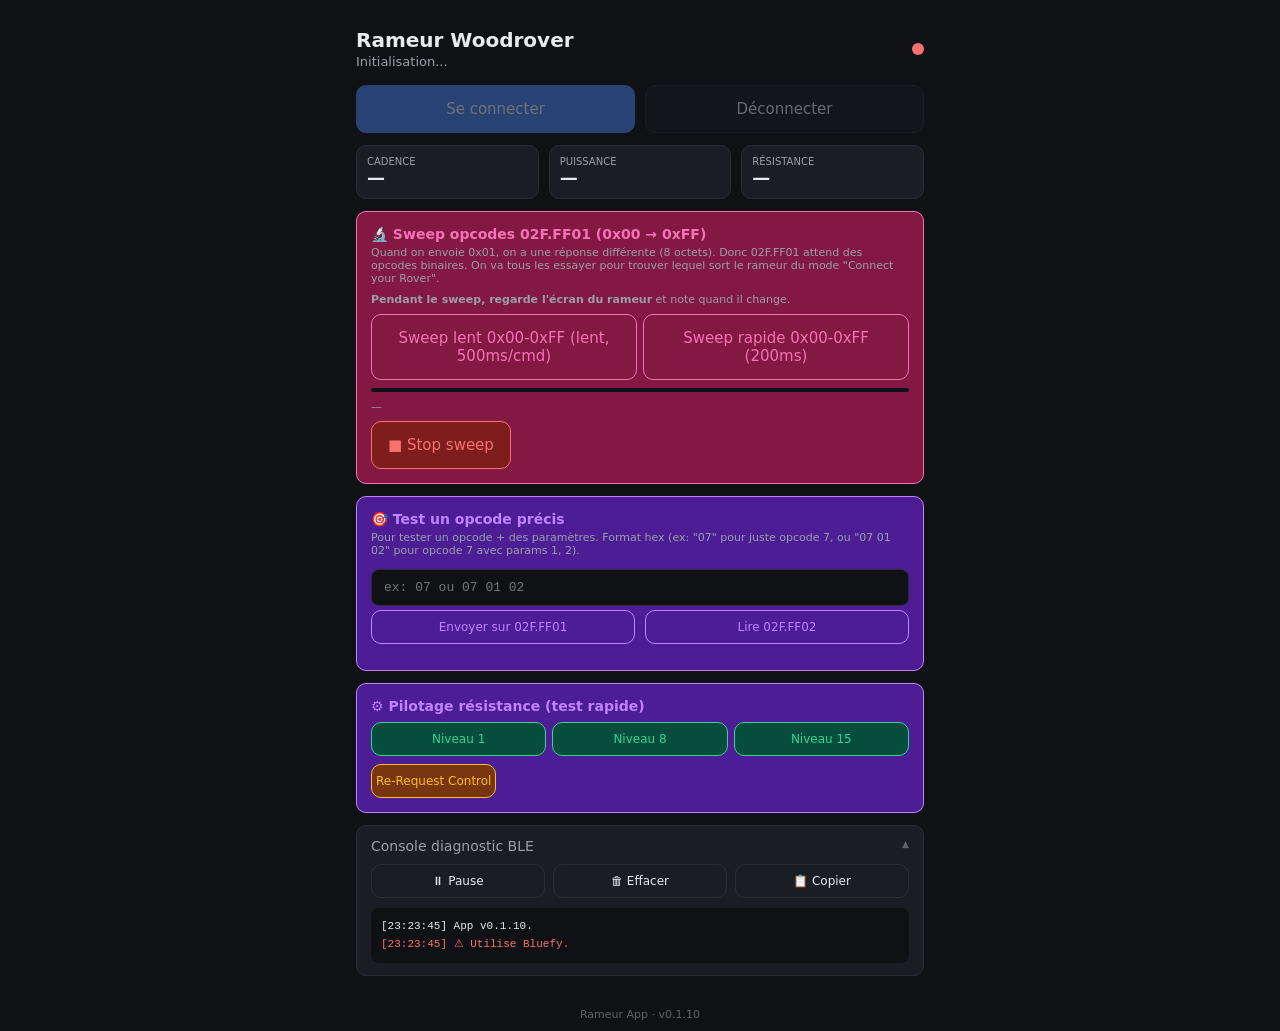
==== commit 0dda06af: "Add files via upload" ====
--- a/index.html
+++ b/index.html
@@ -5,7 +5,7 @@
 <meta name="viewport" content="width=device-width, initial-scale=1.0, maximum-scale=1.0, user-scalable=no, viewport-fit=cover">
 <meta name="apple-mobile-web-app-capable" content="yes">
 <meta name="apple-mobile-web-app-status-bar-style" content="black-translucent">
-<title>Rameur Woodrover - v1.9</title>
+<title>Rameur Woodrover - v1.10</title>
 <style>
   :root {
     --bg: #0f1115; --surface: #1a1d24; --surface-2: #232730;
@@ -57,35 +57,34 @@
   button.warning { background: var(--warning-dim); border-color: var(--warning); color: var(--warning); }
   button.purple  { background: var(--purple-dim); border-color: var(--purple); color: var(--purple); }
   button.pink    { background: var(--pink-dim); border-color: var(--pink); color: var(--pink); }
+  button.danger  { background: var(--danger-dim); border-color: var(--danger); color: var(--danger); }
   button.small { font-size: 12px; padding: 9px 4px; }
-  .metrics-grid { display: grid; grid-template-columns: repeat(2, 1fr); gap: 10px; margin: 16px 0 20px; }
-  .metric { background: var(--surface); border: 1px solid var(--border); border-radius: var(--radius); padding: 14px; }
-  .metric-label { font-size: 12px; color: var(--text-dim); text-transform: uppercase; letter-spacing: 0.04em; margin: 0 0 6px; }
-  .metric-value { font-size: 26px; font-weight: 600; line-height: 1.1; font-variant-numeric: tabular-nums; }
-  .metric-unit { font-size: 13px; color: var(--text-dim); font-weight: 400; margin-left: 4px; }
+  .metric-row { display: flex; gap: 10px; margin: 12px 0; }
+  .mini-metric { flex: 1; background: var(--surface); border: 1px solid var(--border); border-radius: var(--radius); padding: 10px; }
+  .mini-metric .lbl { font-size: 10px; color: var(--text-dim); text-transform: uppercase; }
+  .mini-metric .val { font-size: 18px; font-weight: 600; font-variant-numeric: tabular-nums; }
   details { background: var(--surface); border: 1px solid var(--border); border-radius: var(--radius); padding: 12px 14px; margin-bottom: 12px; }
   summary { cursor: pointer; font-size: 14px; color: var(--text-dim); font-weight: 500; list-style: none; display: flex; justify-content: space-between; align-items: center; }
   summary::-webkit-details-marker { display: none; }
   summary::after { content: "▾"; color: var(--text-muted); transition: transform 0.2s; }
   details[open] summary::after { transform: rotate(180deg); }
-  .test-section { background: var(--purple-dim); border: 1px solid var(--purple); border-radius: var(--radius); padding: 14px; margin-bottom: 12px; }
-  .test-section.pink { background: var(--pink-dim); border-color: var(--pink); }
-  .test-section.pink .test-title { color: var(--pink); }
-  .test-title { font-size: 14px; font-weight: 600; color: var(--purple); margin: 0 0 4px; }
+  .test-section { background: var(--pink-dim); border: 1px solid var(--pink); border-radius: var(--radius); padding: 14px; margin-bottom: 12px; }
+  .test-section.purple { background: var(--purple-dim); border-color: var(--purple); }
+  .test-title { font-size: 14px; font-weight: 600; color: var(--pink); margin: 0 0 4px; }
+  .test-section.purple .test-title { color: var(--purple); }
   .test-desc { font-size: 11px; color: var(--text-dim); margin: 4px 0 8px; }
-  .slider-row { display: flex; align-items: center; gap: 12px; margin: 8px 0; }
-  .slider-row input[type="range"] { flex: 1; -webkit-appearance: none; appearance: none; height: 4px; background: var(--surface); border-radius: 2px; outline: none; }
-  .slider-row input[type="range"]::-webkit-slider-thumb { -webkit-appearance: none; appearance: none; width: 24px; height: 24px; border-radius: 50%; background: var(--purple); cursor: pointer; }
-  .slider-row .val { font-family: ui-monospace, monospace; font-size: 16px; color: var(--purple); min-width: 50px; text-align: right; font-weight: 600; }
-  .test-btn-grid { display: grid; grid-template-columns: repeat(3, 1fr); gap: 6px; margin: 8px 0; }
+  .test-btn-grid { display: grid; grid-template-columns: repeat(4, 1fr); gap: 6px; margin: 8px 0; }
+  .test-btn-grid.tri { grid-template-columns: repeat(3, 1fr); }
   .test-btn-grid.deux { grid-template-columns: repeat(2, 1fr); }
-  input[type="text"] {
+  input[type="text"], input[type="number"] {
     width: 100%; padding: 10px 12px;
     background: var(--bg); color: var(--text);
     border: 1px solid var(--border); border-radius: 8px;
     font-family: ui-monospace, monospace; font-size: 13px;
     margin: 4px 0;
   }
+  .progress { height: 4px; background: var(--bg); border-radius: 2px; overflow: hidden; margin: 8px 0; }
+  .progress .bar { height: 100%; background: var(--pink); width: 0%; transition: width 0.2s; }
   .log-controls { display: flex; gap: 8px; margin: 10px 0; }
   .log {
     font-family: ui-monospace, "SF Mono", Menlo, monospace;
@@ -104,6 +103,7 @@
   .log .data { color: #60a5fa; }
   .log .cp { color: #fbbf24; }
   .log .custom { color: #f472b6; }
+  .log .resp-ok { color: #34d399; font-weight: 600; }
   .footer { text-align: center; font-size: 11px; color: var(--text-muted); padding: 20px 0 10px; }
 </style>
 </head>
@@ -123,65 +123,49 @@
     <button id="btn-disconnect" disabled>Déconnecter</button>
   </div>
 
-  <div class="metrics-grid">
-    <div class="metric"><p class="metric-label">Cadence</p><p class="metric-value"><span id="m-spm">—</span><span class="metric-unit">spm</span></p></div>
-    <div class="metric"><p class="metric-label">Puissance</p><p class="metric-value"><span id="m-pwr">—</span><span class="metric-unit">W</span></p></div>
-    <div class="metric"><p class="metric-label">Allure /500m</p><p class="metric-value" id="m-pace">—</p></div>
-    <div class="metric"><p class="metric-label">Résistance</p><p class="metric-value" id="m-res">—</p></div>
+  <div class="metric-row">
+    <div class="mini-metric"><div class="lbl">Cadence</div><div class="val" id="m-spm">—</div></div>
+    <div class="mini-metric"><div class="lbl">Puissance</div><div class="val" id="m-pwr">—</div></div>
+    <div class="mini-metric"><div class="lbl">Résistance</div><div class="val" id="m-res">—</div></div>
   </div>
 
   <div class="test-section">
-    <p class="test-title">⚙ Pilotage résistance (1 → 15)</p>
-    <div class="slider-row">
-      <input type="range" id="res-slider" min="1" max="15" step="1" value="5">
-      <span class="val" id="res-val">5</span>
+    <p class="test-title">🔬 Sweep opcodes 02F.FF01 (0x00 → 0xFF)</p>
+    <p class="test-desc">
+      Quand on envoie 0x01, on a une réponse différente (8 octets). 
+      Donc 02F.FF01 attend des opcodes binaires. On va tous les essayer pour trouver lequel sort le rameur du mode "Connect your Rover".
+    </p>
+    <p class="test-desc"><b>Pendant le sweep, regarde l'écran du rameur</b> et note quand il change.</p>
+    
+    <div class="test-btn-grid deux">
+      <button class="pink" id="t-sweep-slow">Sweep lent 0x00-0xFF (lent, 500ms/cmd)</button>
+      <button class="pink" id="t-sweep-fast">Sweep rapide 0x00-0xFF (200ms)</button>
     </div>
+    
+    <div class="progress"><div class="bar" id="sweep-bar"></div></div>
+    <div id="sweep-info" style="font-size:11px;color:var(--text-dim);margin:4px 0;">—</div>
+    
+    <button class="danger" id="t-sweep-stop" style="margin-top:4px;">■ Stop sweep</button>
+  </div>
+
+  <div class="test-section purple">
+    <p class="test-title">🎯 Test un opcode précis</p>
+    <p class="test-desc">Pour tester un opcode + des paramètres. Format hex (ex: "07" pour juste opcode 7, ou "07 01 02" pour opcode 7 avec params 1, 2).</p>
+    <input type="text" id="opcode-input" placeholder="ex: 07 ou 07 01 02">
     <div class="btn-row">
-      <button class="success" id="t-send">Envoyer</button>
-      <button class="purple" id="t-reqctrl">Request Control</button>
+      <button class="purple small" id="t-send-opcode">Envoyer sur 02F.FF01</button>
+      <button class="purple small" id="t-read-ff02">Lire 02F.FF02</button>
     </div>
   </div>
 
-  <div class="test-section pink">
-    <p class="test-title">🔓 Service 02F00000 (console "ntf_enable" suspecte)</p>
-    <p class="test-desc">FF01 = Write, FF02 = Read/Notify "ntf_enable". Hypothèse : Kynomap envoie une commande texte ici pour sortir du mode attente.</p>
-    <div class="test-btn-grid deux">
-      <button class="pink small" id="t-02f-ntfen">Write FF01 "ntf_enable"</button>
-      <button class="pink small" id="t-02f-start">Write FF01 "start"</button>
+  <div class="test-section purple">
+    <p class="test-title">⚙ Pilotage résistance (test rapide)</p>
+    <div class="test-btn-grid tri">
+      <button class="success small" id="r-1">Niveau 1</button>
+      <button class="success small" id="r-8">Niveau 8</button>
+      <button class="success small" id="r-15">Niveau 15</button>
     </div>
-    <div class="test-btn-grid deux">
-      <button class="pink small" id="t-02f-begin">Write FF01 "begin"</button>
-      <button class="pink small" id="t-02f-cmdstart">Write FF01 "cmd:start"</button>
-    </div>
-    <div class="test-btn-grid deux">
-      <button class="pink small" id="t-02f-byte01">Write FF01 [0x01]</button>
-      <button class="pink small" id="t-02f-byte0101">Write FF01 [0x01 0x01]</button>
-    </div>
-    <input type="text" id="t-02f-custom-input" placeholder="texte ou hex (ex: hello / 01 02 03)">
-    <div class="btn-row">
-      <button class="pink small" id="t-02f-custom-text">Envoyer texte</button>
-      <button class="pink small" id="t-02f-custom-hex">Envoyer hex</button>
-    </div>
-  </div>
-
-  <div class="test-section">
-    <p class="test-title">🔌 Service C884DE52 (ISSC Serial over BT)</p>
-    <p class="test-desc">Service propriétaire Decathlon. Canal "Serial over Bluetooth" typique. À tester si 02F00000 ne marche pas.</p>
-    <input type="text" id="t-c88-input" placeholder="texte ou hex">
-    <div class="btn-row">
-      <button class="purple small" id="t-c88-text">Envoyer texte</button>
-      <button class="purple small" id="t-c88-hex">Envoyer hex</button>
-    </div>
-  </div>
-
-  <div class="test-section">
-    <p class="test-title">🔬 Service 04831523</p>
-    <p class="test-desc">Troisième service custom. Format inconnu.</p>
-    <input type="text" id="t-048-input" placeholder="texte ou hex">
-    <div class="btn-row">
-      <button class="purple small" id="t-048-text">Envoyer texte</button>
-      <button class="purple small" id="t-048-hex">Envoyer hex</button>
-    </div>
+    <button class="warning small" id="t-reqctrl">Re-Request Control</button>
   </div>
 
   <details open>
@@ -194,7 +178,7 @@
     <div class="log" id="log">Chargement...</div>
   </details>
 
-  <div class="footer">Rameur App · v0.1.9</div>
+  <div class="footer">Rameur App · v0.1.10</div>
 </div>
 
 <script>
@@ -214,74 +198,38 @@
   });
 
   function init() {
-    // UUIDs FTMS standard
     const UUID = {
-      FTMS_SERVICE:                  '00001826-0000-1000-8000-00805f9b34fb',
-      ROWER_DATA:                    '00002ad1-0000-1000-8000-00805f9b34fb',
-      CONTROL_POINT:                 '00002ad9-0000-1000-8000-00805f9b34fb',
-      FITNESS_MACHINE_STATUS:        '00002ada-0000-1000-8000-00805f9b34fb',
-      TRAINING_STATUS:               '00002ad3-0000-1000-8000-00805f9b34fb',
+      FTMS_SERVICE:        '00001826-0000-1000-8000-00805f9b34fb',
+      ROWER_DATA:          '00002ad1-0000-1000-8000-00805f9b34fb',
+      CONTROL_POINT:       '00002ad9-0000-1000-8000-00805f9b34fb',
     };
 
-    // Services custom Domyos découverts via le scan
     const CUSTOM = {
-      // Service C884DE52 - ISSC/Microchip Serial over BT
-      ISSC_SERVICE:   'c884de52-50c4-11ed-9020-00155d2f3ddc',
-      ISSC_WRITE:     '49535343-f917-11ec-b939-0242ac120002',
-      ISSC_NOTIFY:    '49535343-3f0b-11ed-9798-00155d6c6d38',
-      // Service 04831523
-      SVC_04831523_BASE: '04831523-6c9d-6ca9-5d41-03ad4fff4dfa',
-      SVC_04831525_WRITE: '04831525-6c9d-6ca9-5d41-03ad4fff4dfa',
-      SVC_04831524_NOTIFY: '04831524-6c9d-6ca9-5d41-03ad4fff4dfa',
-      // Service 02F00000 - console "ntf_enable"
       SVC_02F_BASE:   '02f00000-0000-0000-0000-00000000fe00',
-      SVC_02F_FF00:   '02f00000-0000-0000-0000-00000000ff00', // R
-      SVC_02F_FF01:   '02f00000-0000-0000-0000-00000000ff01', // W, Wnr
-      SVC_02F_FF02:   '02f00000-0000-0000-0000-00000000ff02', // R, N
-      SVC_02F_FF03:   '02f00000-0000-0000-0000-00000000ff03', // R
+      SVC_02F_FF01:   '02f00000-0000-0000-0000-00000000ff01',
+      SVC_02F_FF02:   '02f00000-0000-0000-0000-00000000ff02',
     };
-
-    const OP = {
-      REQUEST_CONTROL: 0x00, RESET: 0x01,
-      SET_TARGET_RESISTANCE: 0x04,
-      START_OR_RESUME: 0x07, STOP_OR_PAUSE: 0x08,
-      RESPONSE_CODE: 0x80,
-    };
-
-    const RESULT = {
-      0x01: 'Success', 0x02: 'Op Code not supported',
-      0x03: 'Invalid Parameter', 0x04: 'Operation Failed',
-      0x05: 'Control Not Permitted',
-    };
-
-    // Mapping niveau UI 1-15 → raw uint8
-    // Empiriquement : niveaux 11, 21, ..., 141 ont passé (= 14 valeurs)
-    // Plage déclarée : min=10, max=150, step=10 → 15 niveaux logiques
-    // Niveau 1 → raw 10 ou 11 ? niveau 15 → raw 150 ?
-    // On essaie : niveau N → raw N*10 (avec niveau 1 = 10, niveau 15 = 150)
-    function levelToRaw(level) {
-      return Math.max(10, Math.min(150, level * 10));
-    }
 
     const state = {
       device: null, server: null,
       controlPoint: null,
-      issc: { write: null, notify: null },
-      svc04: { write: null, notify: null },
-      svc02f: { ff01: null, ff02: null },
+      svc02fFf01: null, svc02fFf02: null,
       connected: false, logsPaused: false,
       lastData: {}, lastLogTime: 0,
+      // Pour le sweep
+      sweepRunning: false,
+      sweepStop: false,
+      lastSweepOp: null,
+      sweepResponses: [], // { op, resp, ts }
     };
 
     const ids = ['status','dot','btn-connect','btn-disconnect',
-                 'res-slider','res-val','t-send','t-reqctrl',
-                 't-02f-ntfen','t-02f-start','t-02f-begin','t-02f-cmdstart',
-                 't-02f-byte01','t-02f-byte0101',
-                 't-02f-custom-input','t-02f-custom-text','t-02f-custom-hex',
-                 't-c88-input','t-c88-text','t-c88-hex',
-                 't-048-input','t-048-text','t-048-hex',
+                 't-sweep-slow','t-sweep-fast','t-sweep-stop',
+                 'sweep-bar','sweep-info',
+                 'opcode-input','t-send-opcode','t-read-ff02',
+                 'r-1','r-8','r-15','t-reqctrl',
                  'btn-pause','btn-clear','btn-copy','log',
-                 'm-spm','m-pwr','m-pace','m-res'];
+                 'm-spm','m-pwr','m-res'];
     const els = {};
     const missing = [];
     for (let i = 0; i < ids.length; i++) {
@@ -308,12 +256,6 @@
       els['dot'].className = 'status-dot' + (dotClass ? ' ' + dotClass : '');
     }
 
-    function fmtTime(s) {
-      if (!Number.isFinite(s)) return '—';
-      const m = Math.floor(s/60), sec = Math.floor(s%60);
-      return m + ':' + String(sec).padStart(2,'0');
-    }
-
     function bytesToHex(dv) {
       const arr = [];
       for (let i = 0; i < dv.byteLength; i++) arr.push(dv.getUint8(i).toString(16).padStart(2,'0'));
@@ -331,25 +273,15 @@
 
     function describeError(e) {
       if (!e) return 'undefined';
-      const parts = [];
-      if (e.name) parts.push(e.name);
-      if (e.message) parts.push(e.message);
-      return parts.join(' — ') || String(e);
+      return (e.name || '') + (e.message ? ' — ' + e.message : '');
     }
 
     function parseHexInput(str) {
-      // "01 02 ff" ou "0102ff" → [1, 2, 255]
       const clean = str.replace(/[^0-9a-fA-F]/g, '');
       const out = [];
       for (let i = 0; i + 1 < clean.length; i += 2) {
         out.push(parseInt(clean.substr(i, 2), 16));
       }
-      return out;
-    }
-
-    function textToBytes(str) {
-      const out = [];
-      for (let i = 0; i < str.length; i++) out.push(str.charCodeAt(i) & 0xFF);
       return out;
     }
 
@@ -360,15 +292,15 @@
       const moreData = (flags & 0x0001) !== 0;
       if (!moreData && offset + 1 <= dv.byteLength) { d.strokeRate = dv.getUint8(offset)*0.5; offset += 1; }
       if (!moreData && offset + 2 <= dv.byteLength) { d.strokeCount = dv.getUint16(offset, true); offset += 2; }
-      if ((flags & 0x0002) && offset + 1 <= dv.byteLength) { d.avgStrokeRate = dv.getUint8(offset)*0.5; offset += 1; }
+      if ((flags & 0x0002) && offset + 1 <= dv.byteLength) { offset += 1; }
       if ((flags & 0x0004) && offset + 3 <= dv.byteLength) {
         d.totalDistance = dv.getUint8(offset)|(dv.getUint8(offset+1)<<8)|(dv.getUint8(offset+2)<<16);
         offset += 3;
       }
       if ((flags & 0x0008) && offset + 2 <= dv.byteLength) { d.instantPace = dv.getUint16(offset, true); offset += 2; }
-      if ((flags & 0x0010) && offset + 2 <= dv.byteLength) { d.avgPace = dv.getUint16(offset, true); offset += 2; }
+      if ((flags & 0x0010) && offset + 2 <= dv.byteLength) { offset += 2; }
       if ((flags & 0x0020) && offset + 2 <= dv.byteLength) { d.instantPower = dv.getInt16(offset, true); offset += 2; }
-      if ((flags & 0x0040) && offset + 2 <= dv.byteLength) { d.avgPower = dv.getInt16(offset, true); offset += 2; }
+      if ((flags & 0x0040) && offset + 2 <= dv.byteLength) { offset += 2; }
       if ((flags & 0x0080) && offset + 2 <= dv.byteLength) {
         const raw = dv.getInt16(offset, true);
         d.resistanceRaw = raw;
@@ -383,11 +315,6 @@
       if (s.strokeRate !== undefined) els['m-spm'].textContent = Math.round(s.strokeRate);
       if (s.instantPower !== undefined) els['m-pwr'].textContent = s.instantPower;
       if (s.resistance !== undefined) els['m-res'].textContent = s.resistance;
-      if (s.instantPace !== undefined && s.instantPace > 0) {
-        els['m-pace'].textContent = fmtTime(s.instantPace);
-      } else {
-        els['m-pace'].textContent = '—';
-      }
     }
 
     function handleRowerNotification(event) {
@@ -398,58 +325,51 @@
         const s = state.lastData;
         const active = (s.strokeRate>0)||(s.totalDistance>0)||(s.instantPower>0);
         const now = Date.now();
-        const interval = active ? 2000 : 10000;
+        const interval = active ? 2000 : 15000;
         if (now - state.lastLogTime > interval) {
           state.lastLogTime = now;
-          log('📊 cad=' + Math.round(s.strokeRate||0) + ' pwr=' + (s.instantPower||0) + ' res=' + (s.resistance||0) + ' (raw=' + (s.resistanceRaw||0) + ')' + (active ? '' : ' (idle)'), 'data');
+          log('📊 cad=' + Math.round(s.strokeRate||0) + ' pwr=' + (s.instantPower||0) + ' res=' + (s.resistance||0) + (active ? '' : ' (idle)'), 'data');
         }
       } catch (e) {}
     }
 
     function handleCpResponse(event) {
       const dv = event.target.value;
+      log('↩ CP : ' + bytesToHex(dv), 'cp');
+    }
+
+    function handleFf02Notif(event) {
+      const dv = event.target.value;
       const hex = bytesToHex(dv);
-      if (dv.byteLength >= 3 && dv.getUint8(0) === OP.RESPONSE_CODE) {
-        const op = dv.getUint8(1);
-        const r = dv.getUint8(2);
-        const txt = RESULT[r] || ('Code 0x' + r.toString(16));
-        const cls = r === 1 ? 'ok' : 'warn';
-        log('↩ CP op=0x' + op.toString(16).padStart(2,'0') + ' → ' + txt, cls);
+      const ascii = bytesToAscii(dv);
+      // Si on est dans un sweep et qu'on attend la réponse
+      if (state.sweepRunning && state.lastSweepOp !== null) {
+        const op = state.lastSweepOp;
+        // Détection : réponse différente du pattern "02 XX 00 00" = potentiellement intéressante
+        const isStandardEcho = dv.byteLength === 4 && dv.getUint8(0) === 0x02 && dv.getUint8(2) === 0x00 && dv.getUint8(3) === 0x00;
+        const resp = { op: op, hex: hex, ascii: ascii, length: dv.byteLength, isStandard: isStandardEcho };
+        state.sweepResponses.push(resp);
+        if (!isStandardEcho) {
+          log('  ⚡ OP=0x' + op.toString(16).padStart(2,'0') + ' RÉPONSE NON-STANDARD : ' + hex + ' | "' + ascii + '"', 'resp-ok');
+        }
+        state.lastSweepOp = null;
       } else {
-        log('↩ CP brut : ' + hex, 'cp');
-      }
-    }
-
-    function handleStatus(event) { log('📡 FTMS Status: ' + bytesToHex(event.target.value), 'cp'); }
-    function handleTraining(event) { log('🏋 Training: ' + bytesToHex(event.target.value), 'cp'); }
-
-    function makeCustomHandler(label) {
-      return function(event) {
-        const dv = event.target.value;
-        log('💌 ' + label + ' : hex=' + bytesToHex(dv) + ' | ascii="' + bytesToAscii(dv) + '"', 'custom');
-      };
-    }
-
-    async function sendToCp(bytes, label) {
-      if (!state.controlPoint) { log('CP absent', 'err'); return; }
+        log('💌 FF02 : hex=' + hex + ' | "' + ascii + '"', 'custom');
+      }
+    }
+
+    async function writeFf01(bytes, label) {
+      if (!state.svc02fFf01) { log('FF01 absent', 'err'); return; }
       const buf = new Uint8Array(bytes);
-      log('→ CP ' + label + ' : ' + Array.from(buf).map(function(b){return b.toString(16).padStart(2,'0');}).join(' '), 'cp');
-      try { await state.controlPoint.writeValue(buf); }
-      catch (e) { log('  write err : ' + describeError(e), 'err'); }
-    }
-
-    async function writeChar(characteristic, bytes, label) {
-      if (!characteristic) { log(label + ' : caractéristique absente', 'err'); return; }
-      const buf = new Uint8Array(bytes);
-      const hex = Array.from(buf).map(function(b){return b.toString(16).padStart(2,'0');}).join(' ');
-      const asc = bytes.map(function(b){return (b>=0x20 && b<=0x7E) ? String.fromCharCode(b) : '.';}).join('');
-      log('✉ ' + label + ' : hex=' + hex + ' | "' + asc + '"', 'custom');
       try {
-        // On essaie writeWithoutResponse en priorité (plus rapide pour les flux)
-        if (characteristic.properties.writeWithoutResponse) {
-          await characteristic.writeValueWithoutResponse(buf);
+        if (state.svc02fFf01.properties.writeWithoutResponse) {
+          await state.svc02fFf01.writeValueWithoutResponse(buf);
         } else {
-          await characteristic.writeValue(buf);
+          await state.svc02fFf01.writeValue(buf);
+        }
+        if (label) {
+          const hex = Array.from(buf).map(function(b){return b.toString(16).padStart(2,'0');}).join(' ');
+          log('✉ ' + label + ' : ' + hex, 'custom');
         }
       } catch (e) {
         log('  write err : ' + describeError(e), 'err');
@@ -457,46 +377,21 @@
     }
 
     async function reqCtrl() {
-      await sendToCp([OP.REQUEST_CONTROL], 'Request Control');
+      if (!state.controlPoint) return;
+      log('→ CP Request Control', 'cp');
+      try {
+        await state.controlPoint.writeValue(new Uint8Array([0x00]));
+      } catch(e) { log('  err: ' + describeError(e), 'err'); }
       await new Promise(function(r){ setTimeout(r, 400); });
     }
 
-    async function setResistanceLevel(level) {
-      const raw = levelToRaw(level);
-      await sendToCp([OP.SET_TARGET_RESISTANCE, raw], 'SetRes niveau ' + level + ' (raw=' + raw + ')');
-    }
-
-    async function setupCustomService(svcUuid, charsConfig) {
-      // charsConfig : { name: { uuid, isWrite, isNotify } }
+    async function setResistance(level) {
+      if (!state.controlPoint) return;
+      const raw = Math.max(10, Math.min(150, level * 10));
+      log('→ CP SetRes niv ' + level + ' (raw=' + raw + ')', 'cp');
       try {
-        const svc = await state.server.getPrimaryService(svcUuid);
-        const result = {};
-        for (const name in charsConfig) {
-          const cfg = charsConfig[name];
-          try {
-            const c = await svc.getCharacteristic(cfg.uuid);
-            result[name] = c;
-            if (cfg.isNotify && (c.properties.notify || c.properties.indicate)) {
-              await c.startNotifications();
-              c.addEventListener('characteristicvaluechanged', makeCustomHandler(name));
-              log('  ✓ ' + name + ' notify ON', 'ok');
-            }
-            // Lire la valeur si possible
-            if (c.properties.read) {
-              try {
-                const v = await c.readValue();
-                log('  📖 ' + name + ' lu : hex=' + bytesToHex(v) + ' | "' + bytesToAscii(v) + '"', 'custom');
-              } catch(_){}
-            }
-          } catch (e) {
-            log('  ✗ ' + name + ' : ' + describeError(e), 'warn');
-          }
-        }
-        return result;
-      } catch (e) {
-        log('Service ' + svcUuid.slice(0,8) + ' indispo : ' + describeError(e), 'warn');
-        return null;
-      }
+        await state.controlPoint.writeValue(new Uint8Array([0x04, raw]));
+      } catch(e) { log('  err: ' + describeError(e), 'err'); }
     }
 
     async function connect() {
@@ -505,21 +400,13 @@
         setStatus('Recherche...', 'connecting');
         state.device = await navigator.bluetooth.requestDevice({
           filters: [{ services: [UUID.FTMS_SERVICE] }],
-          // Critique : on doit déclarer TOUS les services qu'on veut utiliser, même custom
-          optionalServices: [
-            UUID.FTMS_SERVICE,
-            CUSTOM.ISSC_SERVICE,
-            CUSTOM.SVC_04831523_BASE,
-            CUSTOM.SVC_02F_BASE,
-          ],
+          optionalServices: [UUID.FTMS_SERVICE, CUSTOM.SVC_02F_BASE],
         });
         log('Sélectionné : ' + (state.device.name || '(sans nom)'), 'ok');
         state.device.addEventListener('gattserverdisconnected', onDisconnected);
         state.server = await state.device.gatt.connect();
         log('GATT connecté.', 'ok');
 
-        // === FTMS ===
-        log('━━━ FTMS setup ━━━', 'info');
         const ftms = await state.server.getPrimaryService(UUID.FTMS_SERVICE);
         try {
           const rd = await ftms.getCharacteristic(UUID.ROWER_DATA);
@@ -530,57 +417,25 @@
           state.controlPoint = await ftms.getCharacteristic(UUID.CONTROL_POINT);
           await state.controlPoint.startNotifications();
           state.controlPoint.addEventListener('characteristicvaluechanged', handleCpResponse);
-          log('  ✓ Control Point ON', 'ok');
-        } catch(e) { log('  CP : ' + describeError(e), 'warn'); }
+          log('✓ CP ON', 'ok');
+        } catch(e) {}
+
         try {
-          const st = await ftms.getCharacteristic(UUID.FITNESS_MACHINE_STATUS);
-          await st.startNotifications();
-          st.addEventListener('characteristicvaluechanged', handleStatus);
-        } catch(e) {}
-        try {
-          const ts = await ftms.getCharacteristic(UUID.TRAINING_STATUS);
-          await ts.startNotifications();
-          ts.addEventListener('characteristicvaluechanged', handleTraining);
-        } catch(e) {}
-
-        // === Service ISSC (C884DE52) ===
-        log('━━━ Service ISSC (C884DE52) ━━━', 'info');
-        const issc = await setupCustomService(CUSTOM.ISSC_SERVICE, {
-          'ISSC.write':  { uuid: CUSTOM.ISSC_WRITE,  isWrite: true },
-          'ISSC.notify': { uuid: CUSTOM.ISSC_NOTIFY, isNotify: true },
-        });
-        if (issc) { state.issc.write = issc['ISSC.write']; state.issc.notify = issc['ISSC.notify']; }
-
-        // === Service 04831523 ===
-        log('━━━ Service 04831523 ━━━', 'info');
-        const svc04 = await setupCustomService(CUSTOM.SVC_04831523_BASE, {
-          '048.write':  { uuid: CUSTOM.SVC_04831525_WRITE,  isWrite: true },
-          '048.notify': { uuid: CUSTOM.SVC_04831524_NOTIFY, isNotify: true },
-        });
-        if (svc04) { state.svc04.write = svc04['048.write']; state.svc04.notify = svc04['048.notify']; }
-
-        // === Service 02F00000 (console ntf_enable) ===
-        log('━━━ Service 02F00000 ━━━', 'info');
-        const svc02f = await setupCustomService(CUSTOM.SVC_02F_BASE, {
-          '02F.FF00.read':   { uuid: CUSTOM.SVC_02F_FF00 },
-          '02F.FF01.write':  { uuid: CUSTOM.SVC_02F_FF01, isWrite: true },
-          '02F.FF02.notify': { uuid: CUSTOM.SVC_02F_FF02, isNotify: true },
-          '02F.FF03.read':   { uuid: CUSTOM.SVC_02F_FF03 },
-        });
-        if (svc02f) {
-          state.svc02f.ff01 = svc02f['02F.FF01.write'];
-          state.svc02f.ff02 = svc02f['02F.FF02.notify'];
-        }
-
-        // Auto Request Control
-        log('⏳ Auto Request Control...', 'info');
+          const svc = await state.server.getPrimaryService(CUSTOM.SVC_02F_BASE);
+          state.svc02fFf01 = await svc.getCharacteristic(CUSTOM.SVC_02F_FF01);
+          state.svc02fFf02 = await svc.getCharacteristic(CUSTOM.SVC_02F_FF02);
+          await state.svc02fFf02.startNotifications();
+          state.svc02fFf02.addEventListener('characteristicvaluechanged', handleFf02Notif);
+          log('✓ 02F00000 FF01/FF02 ON', 'ok');
+        } catch(e) { log('02F err : ' + describeError(e), 'warn'); }
+
         await reqCtrl();
 
         state.connected = true;
         setStatus('Connecté', 'connected');
         els['btn-connect'].disabled = true;
         els['btn-disconnect'].disabled = false;
-        log('━━━ PRÊT — observe maintenant les notifications custom ━━━', 'ok');
+        log('━━━ PRÊT pour sweep ━━━', 'ok');
       } catch (e) {
         log('Erreur : ' + describeError(e), 'err');
         setStatus('Échec', '');
@@ -593,23 +448,72 @@
       state.connected = false;
       state.server = null;
       state.controlPoint = null;
-      state.issc = { write: null, notify: null };
-      state.svc04 = { write: null, notify: null };
-      state.svc02f = { ff01: null, ff02: null };
+      state.svc02fFf01 = null;
+      state.svc02fFf02 = null;
       els['btn-connect'].disabled = false;
       els['btn-disconnect'].disabled = true;
     }
 
     async function disconnect() {
+      state.sweepStop = true;
       if (state.device && state.device.gatt.connected) state.device.gatt.disconnect();
       setStatus('Non connecté', '');
       els['btn-connect'].disabled = false;
       els['btn-disconnect'].disabled = true;
     }
 
+    // Sweep tous les opcodes 0x00 à 0xFF
+    async function sweepOpcodes(delayMs) {
+      if (state.sweepRunning) { log('Sweep déjà en cours', 'warn'); return; }
+      if (!state.svc02fFf01) { log('FF01 absent', 'err'); return; }
+      state.sweepRunning = true;
+      state.sweepStop = false;
+      state.sweepResponses = [];
+      log('━━━ DÉBUT SWEEP 0x00 → 0xFF (' + delayMs + 'ms entre cmds) ━━━', 'info');
+      log('👁 OBSERVE L\'ÉCRAN DU RAMEUR ! Et son timestamp dans les logs si changement.', 'warn');
+
+      for (let op = 0x00; op <= 0xFF; op++) {
+        if (state.sweepStop) {
+          log('━━━ SWEEP STOPPÉ par utilisateur à 0x' + op.toString(16) + ' ━━━', 'warn');
+          break;
+        }
+        state.lastSweepOp = op;
+        const pct = Math.round((op / 0xFF) * 100);
+        els['sweep-bar'].style.width = pct + '%';
+        els['sweep-info'].textContent = 'Test op=0x' + op.toString(16).padStart(2,'0') + ' (' + op + '/255)';
+
+        try {
+          if (state.svc02fFf01.properties.writeWithoutResponse) {
+            await state.svc02fFf01.writeValueWithoutResponse(new Uint8Array([op]));
+          } else {
+            await state.svc02fFf01.writeValue(new Uint8Array([op]));
+          }
+        } catch (e) {
+          log('  err op=0x' + op.toString(16) + ' : ' + describeError(e), 'err');
+        }
+
+        await new Promise(function(r){ setTimeout(r, delayMs); });
+      }
+
+      log('━━━ FIN SWEEP ━━━', 'info');
+      log('Total réponses : ' + state.sweepResponses.length, 'info');
+      const nonStandard = state.sweepResponses.filter(function(r){ return !r.isStandard; });
+      if (nonStandard.length > 0) {
+        log('⚡ OPCODES INTÉRESSANTS (réponse non-standard) :', 'resp-ok');
+        nonStandard.forEach(function(r){
+          log('  · 0x' + r.op.toString(16).padStart(2,'0') + ' → ' + r.hex + ' (' + r.length + 'B) | "' + r.ascii + '"', 'resp-ok');
+        });
+      } else {
+        log('Aucune réponse non-standard. Toutes les commandes ont reçu le pattern par défaut.', 'warn');
+      }
+      state.sweepRunning = false;
+      els['sweep-bar'].style.width = '0%';
+      els['sweep-info'].textContent = '—';
+    }
+
     // === Init UI ===
     els['log'].textContent = '';
-    log('App v0.1.9.', 'info');
+    log('App v0.1.10.', 'info');
     if (!navigator.bluetooth) {
       log('⚠ Utilise Bluefy.', 'err');
       els['btn-connect'].disabled = true;
@@ -621,66 +525,33 @@
     els['btn-connect'].addEventListener('click', connect);
     els['btn-disconnect'].addEventListener('click', disconnect);
 
-    els['res-slider'].addEventListener('input', function(){
-      els['res-val'].textContent = els['res-slider'].value;
+    els['t-sweep-slow'].addEventListener('click', function(){ sweepOpcodes(500); });
+    els['t-sweep-fast'].addEventListener('click', function(){ sweepOpcodes(200); });
+    els['t-sweep-stop'].addEventListener('click', function(){
+      state.sweepStop = true;
+      log('Stop demandé...', 'warn');
     });
-    els['t-send'].addEventListener('click', function(){
-      setResistanceLevel(parseInt(els['res-slider'].value, 10));
+
+    els['t-send-opcode'].addEventListener('click', function(){
+      const bytes = parseHexInput(els['opcode-input'].value);
+      if (bytes.length === 0) { log('Aucun byte à envoyer', 'warn'); return; }
+      const hexStr = bytes.map(function(b){return b.toString(16).padStart(2,'0');}).join(' ');
+      writeFf01(bytes, 'FF01 manuel ' + hexStr);
     });
+
+    els['t-read-ff02'].addEventListener('click', async function(){
+      if (!state.svc02fFf02) { log('FF02 absent', 'err'); return; }
+      try {
+        const v = await state.svc02fFf02.readValue();
+        log('📖 FF02 lu : hex=' + bytesToHex(v) + ' | "' + bytesToAscii(v) + '"', 'custom');
+      } catch(e) { log('Read err: ' + describeError(e), 'err'); }
+    });
+
+    els['r-1'].addEventListener('click', function(){ setResistance(1); });
+    els['r-8'].addEventListener('click', function(){ setResistance(8); });
+    els['r-15'].addEventListener('click', function(){ setResistance(15); });
     els['t-reqctrl'].addEventListener('click', reqCtrl);
 
-    // === Service 02F00000 — boutons rapides ===
-    els['t-02f-ntfen'].addEventListener('click', function(){
-      writeChar(state.svc02f.ff01, textToBytes('ntf_enable'), '02F.FF01 "ntf_enable"');
-    });
-    els['t-02f-start'].addEventListener('click', function(){
-      writeChar(state.svc02f.ff01, textToBytes('start'), '02F.FF01 "start"');
-    });
-    els['t-02f-begin'].addEventListener('click', function(){
-      writeChar(state.svc02f.ff01, textToBytes('begin'), '02F.FF01 "begin"');
-    });
-    els['t-02f-cmdstart'].addEventListener('click', function(){
-      writeChar(state.svc02f.ff01, textToBytes('cmd:start'), '02F.FF01 "cmd:start"');
-    });
-    els['t-02f-byte01'].addEventListener('click', function(){
-      writeChar(state.svc02f.ff01, [0x01], '02F.FF01 [0x01]');
-    });
-    els['t-02f-byte0101'].addEventListener('click', function(){
-      writeChar(state.svc02f.ff01, [0x01, 0x01], '02F.FF01 [0x01 0x01]');
-    });
-    els['t-02f-custom-text'].addEventListener('click', function(){
-      const v = els['t-02f-custom-input'].value;
-      if (v) writeChar(state.svc02f.ff01, textToBytes(v), '02F.FF01 "' + v + '"');
-    });
-    els['t-02f-custom-hex'].addEventListener('click', function(){
-      const v = els['t-02f-custom-input'].value;
-      const bytes = parseHexInput(v);
-      if (bytes.length) writeChar(state.svc02f.ff01, bytes, '02F.FF01 hex');
-    });
-
-    // === Service ISSC (C884DE52) ===
-    els['t-c88-text'].addEventListener('click', function(){
-      const v = els['t-c88-input'].value;
-      if (v) writeChar(state.issc.write, textToBytes(v), 'ISSC "' + v + '"');
-    });
-    els['t-c88-hex'].addEventListener('click', function(){
-      const v = els['t-c88-input'].value;
-      const bytes = parseHexInput(v);
-      if (bytes.length) writeChar(state.issc.write, bytes, 'ISSC hex');
-    });
-
-    // === Service 04831523 ===
-    els['t-048-text'].addEventListener('click', function(){
-      const v = els['t-048-input'].value;
-      if (v) writeChar(state.svc04.write, textToBytes(v), '048 "' + v + '"');
-    });
-    els['t-048-hex'].addEventListener('click', function(){
-      const v = els['t-048-input'].value;
-      const bytes = parseHexInput(v);
-      if (bytes.length) writeChar(state.svc04.write, bytes, '048 hex');
-    });
-
-    // === Logs ===
     els['btn-pause'].addEventListener('click', function(){
       state.logsPaused = !state.logsPaused;
       els['btn-pause'].textContent = state.logsPaused ? '▶ Reprendre' : '⏸ Pause';
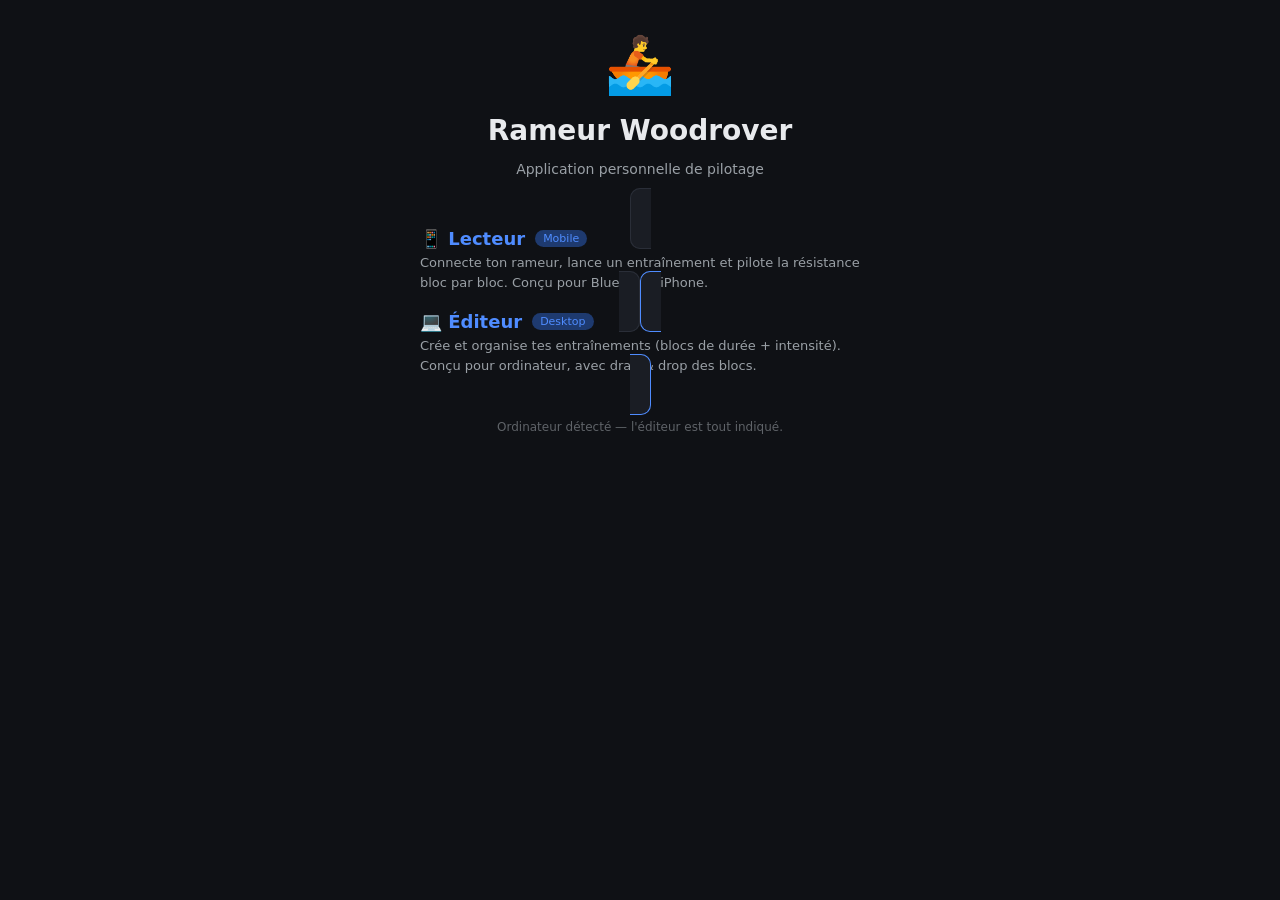
==== commit 5071795e: "Add files via upload" ====
--- a/index.html
+++ b/index.html
@@ -5,574 +5,114 @@
 <meta name="viewport" content="width=device-width, initial-scale=1.0, maximum-scale=1.0, user-scalable=no, viewport-fit=cover">
 <meta name="apple-mobile-web-app-capable" content="yes">
 <meta name="apple-mobile-web-app-status-bar-style" content="black-translucent">
-<title>Rameur Woodrover - v1.10</title>
+<title>Rameur Woodrover</title>
+<link rel="stylesheet" href="style.css">
 <style>
-  :root {
-    --bg: #0f1115; --surface: #1a1d24; --surface-2: #232730;
-    --text: #e8eaed; --text-dim: #9aa0a6; --text-muted: #5f6368;
-    --accent: #4f8cff; --accent-dim: #1e3a6f;
-    --success: #34d399; --success-dim: #064e3b;
-    --danger: #f87171; --danger-dim: #7f1d1d;
-    --warning: #fbbf24; --warning-dim: #78350f;
-    --purple: #c084fc; --purple-dim: #4c1d95;
-    --pink: #f472b6; --pink-dim: #831843;
-    --border: #2a2e38;
-    --radius: 10px;
+  .landing {
+    max-width: 480px;
+    margin: 0 auto;
+    padding: max(env(safe-area-inset-top), 32px) 20px 24px;
+    text-align: center;
   }
-  * { box-sizing: border-box; -webkit-tap-highlight-color: transparent; }
-  html, body {
-    margin: 0; padding: 0;
-    background: var(--bg); color: var(--text);
-    font-family: -apple-system, BlinkMacSystemFont, "SF Pro Text", system-ui, sans-serif;
-    font-size: 16px; -webkit-font-smoothing: antialiased; min-height: 100vh;
+  .landing h1 { font-size: 28px; margin: 0 0 6px; }
+  .landing .subtitle { color: var(--text-dim); font-size: 14px; margin-bottom: 32px; }
+  .landing .icon { font-size: 56px; margin-bottom: 16px; }
+  .choice {
+    background: var(--surface);
+    border: 1px solid var(--border);
+    border-radius: var(--radius);
+    padding: 20px;
+    margin-bottom: 16px;
+    text-align: left;
+    cursor: pointer;
+    transition: border-color 0.15s, transform 0.05s;
   }
-  .app {
-    max-width: 600px; margin: 0 auto;
-    padding: env(safe-area-inset-top, 16px) 16px env(safe-area-inset-bottom, 16px);
-    padding-top: max(env(safe-area-inset-top), 16px);
+  .choice:hover { border-color: var(--accent); }
+  .choice:active { transform: scale(0.99); }
+  .choice h2 {
+    margin: 0 0 4px;
+    font-size: 18px;
+    display: flex; align-items: center; gap: 10px;
   }
-  header { display: flex; align-items: center; justify-content: space-between; padding: 12px 0 16px; }
-  .title { font-size: 20px; font-weight: 600; margin: 0; }
-  .subtitle { font-size: 13px; color: var(--text-dim); margin: 2px 0 0; }
-  .status-dot { width: 12px; height: 12px; border-radius: 50%; background: var(--danger); transition: background 0.3s; }
-  .status-dot.connected { background: var(--success); }
-  .status-dot.connecting { background: var(--warning); animation: pulse 1.2s infinite; }
-  @keyframes pulse { 0%,100%{opacity:1} 50%{opacity:0.4} }
-  .btn-row { display: flex; gap: 10px; margin-bottom: 12px; }
-  button {
-    flex: 1;
-    appearance: none; -webkit-appearance: none;
-    background: var(--surface); color: var(--text);
-    border: 1px solid var(--border); border-radius: var(--radius);
-    padding: 14px 16px;
-    font-size: 15px; font-weight: 500; font-family: inherit;
-    cursor: pointer;
-    transition: background 0.15s, transform 0.05s;
-    -webkit-touch-callout: none; user-select: none;
+  .choice h2 .badge {
+    font-size: 11px;
+    background: var(--accent-dim);
+    color: var(--accent);
+    padding: 2px 8px;
+    border-radius: 10px;
+    font-weight: 500;
   }
-  button:active:not(:disabled) { transform: scale(0.97); background: var(--surface-2); }
-  button:disabled { opacity: 0.4; cursor: not-allowed; }
-  button.primary { background: var(--accent); border-color: var(--accent); color: white; }
-  button.success { background: var(--success-dim); border-color: var(--success); color: var(--success); }
-  button.warning { background: var(--warning-dim); border-color: var(--warning); color: var(--warning); }
-  button.purple  { background: var(--purple-dim); border-color: var(--purple); color: var(--purple); }
-  button.pink    { background: var(--pink-dim); border-color: var(--pink); color: var(--pink); }
-  button.danger  { background: var(--danger-dim); border-color: var(--danger); color: var(--danger); }
-  button.small { font-size: 12px; padding: 9px 4px; }
-  .metric-row { display: flex; gap: 10px; margin: 12px 0; }
-  .mini-metric { flex: 1; background: var(--surface); border: 1px solid var(--border); border-radius: var(--radius); padding: 10px; }
-  .mini-metric .lbl { font-size: 10px; color: var(--text-dim); text-transform: uppercase; }
-  .mini-metric .val { font-size: 18px; font-weight: 600; font-variant-numeric: tabular-nums; }
-  details { background: var(--surface); border: 1px solid var(--border); border-radius: var(--radius); padding: 12px 14px; margin-bottom: 12px; }
-  summary { cursor: pointer; font-size: 14px; color: var(--text-dim); font-weight: 500; list-style: none; display: flex; justify-content: space-between; align-items: center; }
-  summary::-webkit-details-marker { display: none; }
-  summary::after { content: "▾"; color: var(--text-muted); transition: transform 0.2s; }
-  details[open] summary::after { transform: rotate(180deg); }
-  .test-section { background: var(--pink-dim); border: 1px solid var(--pink); border-radius: var(--radius); padding: 14px; margin-bottom: 12px; }
-  .test-section.purple { background: var(--purple-dim); border-color: var(--purple); }
-  .test-title { font-size: 14px; font-weight: 600; color: var(--pink); margin: 0 0 4px; }
-  .test-section.purple .test-title { color: var(--purple); }
-  .test-desc { font-size: 11px; color: var(--text-dim); margin: 4px 0 8px; }
-  .test-btn-grid { display: grid; grid-template-columns: repeat(4, 1fr); gap: 6px; margin: 8px 0; }
-  .test-btn-grid.tri { grid-template-columns: repeat(3, 1fr); }
-  .test-btn-grid.deux { grid-template-columns: repeat(2, 1fr); }
-  input[type="text"], input[type="number"] {
-    width: 100%; padding: 10px 12px;
-    background: var(--bg); color: var(--text);
-    border: 1px solid var(--border); border-radius: 8px;
-    font-family: ui-monospace, monospace; font-size: 13px;
-    margin: 4px 0;
+  .choice p {
+    margin: 0;
+    color: var(--text-dim);
+    font-size: 13px;
+    line-height: 1.5;
   }
-  .progress { height: 4px; background: var(--bg); border-radius: 2px; overflow: hidden; margin: 8px 0; }
-  .progress .bar { height: 100%; background: var(--pink); width: 0%; transition: width 0.2s; }
-  .log-controls { display: flex; gap: 8px; margin: 10px 0; }
-  .log {
-    font-family: ui-monospace, "SF Mono", Menlo, monospace;
-    font-size: 11px; line-height: 1.6;
-    max-height: 320px; overflow-y: auto;
-    background: var(--bg); border-radius: 8px; padding: 10px;
-    color: var(--text-dim); white-space: pre-wrap; word-break: break-all;
-    user-select: text; -webkit-user-select: text;
+  .footer-note {
+    margin-top: 24px;
+    font-size: 12px;
+    color: var(--text-muted);
+    line-height: 1.5;
   }
-  .log.paused { border: 1px solid var(--warning); }
-  .log .info { color: var(--text); }
-  .log .ok { color: var(--success); }
-  .log .err { color: var(--danger); }
-  .log .warn { color: var(--warning); }
-  .log .hex { color: #c084fc; }
-  .log .data { color: #60a5fa; }
-  .log .cp { color: #fbbf24; }
-  .log .custom { color: #f472b6; }
-  .log .resp-ok { color: #34d399; font-weight: 600; }
-  .footer { text-align: center; font-size: 11px; color: var(--text-muted); padding: 20px 0 10px; }
 </style>
 </head>
 <body>
-<div class="app">
+<div class="landing">
+  <div class="icon">🚣</div>
+  <h1>Rameur Woodrover</h1>
+  <p class="subtitle">Application personnelle de pilotage</p>
 
-  <header>
-    <div>
-      <h1 class="title">Rameur Woodrover</h1>
-      <p class="subtitle" id="status">Initialisation...</p>
-    </div>
-    <div class="status-dot" id="dot"></div>
-  </header>
+  <a class="choice" id="link-player" href="player.html">
+    <h2>📱 Lecteur <span class="badge" id="badge-player">Mobile</span></h2>
+    <p>Connecte ton rameur, lance un entraînement et pilote la résistance bloc par bloc. Conçu pour Bluefy sur iPhone.</p>
+  </a>
 
-  <div class="btn-row">
-    <button class="primary" id="btn-connect">Se connecter</button>
-    <button id="btn-disconnect" disabled>Déconnecter</button>
-  </div>
+  <a class="choice" id="link-editor" href="editor.html">
+    <h2>💻 Éditeur <span class="badge" id="badge-editor">Desktop</span></h2>
+    <p>Crée et organise tes entraînements (blocs de durée + intensité). Conçu pour ordinateur, avec drag &amp; drop des blocs.</p>
+  </a>
 
-  <div class="metric-row">
-    <div class="mini-metric"><div class="lbl">Cadence</div><div class="val" id="m-spm">—</div></div>
-    <div class="mini-metric"><div class="lbl">Puissance</div><div class="val" id="m-pwr">—</div></div>
-    <div class="mini-metric"><div class="lbl">Résistance</div><div class="val" id="m-res">—</div></div>
-  </div>
-
-  <div class="test-section">
-    <p class="test-title">🔬 Sweep opcodes 02F.FF01 (0x00 → 0xFF)</p>
-    <p class="test-desc">
-      Quand on envoie 0x01, on a une réponse différente (8 octets). 
-      Donc 02F.FF01 attend des opcodes binaires. On va tous les essayer pour trouver lequel sort le rameur du mode "Connect your Rover".
-    </p>
-    <p class="test-desc"><b>Pendant le sweep, regarde l'écran du rameur</b> et note quand il change.</p>
-    
-    <div class="test-btn-grid deux">
-      <button class="pink" id="t-sweep-slow">Sweep lent 0x00-0xFF (lent, 500ms/cmd)</button>
-      <button class="pink" id="t-sweep-fast">Sweep rapide 0x00-0xFF (200ms)</button>
-    </div>
-    
-    <div class="progress"><div class="bar" id="sweep-bar"></div></div>
-    <div id="sweep-info" style="font-size:11px;color:var(--text-dim);margin:4px 0;">—</div>
-    
-    <button class="danger" id="t-sweep-stop" style="margin-top:4px;">■ Stop sweep</button>
-  </div>
-
-  <div class="test-section purple">
-    <p class="test-title">🎯 Test un opcode précis</p>
-    <p class="test-desc">Pour tester un opcode + des paramètres. Format hex (ex: "07" pour juste opcode 7, ou "07 01 02" pour opcode 7 avec params 1, 2).</p>
-    <input type="text" id="opcode-input" placeholder="ex: 07 ou 07 01 02">
-    <div class="btn-row">
-      <button class="purple small" id="t-send-opcode">Envoyer sur 02F.FF01</button>
-      <button class="purple small" id="t-read-ff02">Lire 02F.FF02</button>
-    </div>
-  </div>
-
-  <div class="test-section purple">
-    <p class="test-title">⚙ Pilotage résistance (test rapide)</p>
-    <div class="test-btn-grid tri">
-      <button class="success small" id="r-1">Niveau 1</button>
-      <button class="success small" id="r-8">Niveau 8</button>
-      <button class="success small" id="r-15">Niveau 15</button>
-    </div>
-    <button class="warning small" id="t-reqctrl">Re-Request Control</button>
-  </div>
-
-  <details open>
-    <summary>Console diagnostic BLE</summary>
-    <div class="log-controls">
-      <button class="small" id="btn-pause">⏸ Pause</button>
-      <button class="small" id="btn-clear">🗑 Effacer</button>
-      <button class="small" id="btn-copy">📋 Copier</button>
-    </div>
-    <div class="log" id="log">Chargement...</div>
-  </details>
-
-  <div class="footer">Rameur App · v0.1.10</div>
+  <p class="footer-note" id="footer-note"></p>
 </div>
 
+<script src="app.js"></script>
 <script>
 (function() {
-  'use strict';
+  const isMobile = RameurApp.Utils.isMobile();
+  const isIPhone = RameurApp.Utils.isIPhone();
+  const hasBT = !!navigator.bluetooth;
 
-  window.addEventListener('error', function(ev) {
-    try {
-      const logEl = document.getElementById('log');
-      if (logEl) {
-        const line = document.createElement('div');
-        line.style.color = '#f87171';
-        line.textContent = '⚠ JS Error: ' + ev.message;
-        logEl.appendChild(line);
-      }
-    } catch(e) {}
-  });
+  const note = document.getElementById('footer-note');
+  const lines = [];
 
-  function init() {
-    const UUID = {
-      FTMS_SERVICE:        '00001826-0000-1000-8000-00805f9b34fb',
-      ROWER_DATA:          '00002ad1-0000-1000-8000-00805f9b34fb',
-      CONTROL_POINT:       '00002ad9-0000-1000-8000-00805f9b34fb',
-    };
+  if (isIPhone) {
+    if (hasBT) {
+      lines.push('✓ Web Bluetooth détecté (tu sembles être dans Bluefy).');
+    } else {
+      lines.push('⚠ Sur iPhone, utilise le navigateur <b>Bluefy</b> (App Store) pour que le lecteur fonctionne.');
+    }
+  } else if (isMobile) {
+    if (hasBT) {
+      lines.push('✓ Web Bluetooth détecté.');
+    } else {
+      lines.push('⚠ Web Bluetooth non disponible dans ce navigateur.');
+    }
+  } else {
+    lines.push('Ordinateur détecté — l\'éditeur est tout indiqué.');
+    if (hasBT) {
+      lines.push('Bluetooth disponible : tu peux aussi tester le lecteur ici.');
+    }
+  }
+  note.innerHTML = lines.join('<br>');
 
-    const CUSTOM = {
-      SVC_02F_BASE:   '02f00000-0000-0000-0000-00000000fe00',
-      SVC_02F_FF01:   '02f00000-0000-0000-0000-00000000ff01',
-      SVC_02F_FF02:   '02f00000-0000-0000-0000-00000000ff02',
-    };
-
-    const state = {
-      device: null, server: null,
-      controlPoint: null,
-      svc02fFf01: null, svc02fFf02: null,
-      connected: false, logsPaused: false,
-      lastData: {}, lastLogTime: 0,
-      // Pour le sweep
-      sweepRunning: false,
-      sweepStop: false,
-      lastSweepOp: null,
-      sweepResponses: [], // { op, resp, ts }
-    };
-
-    const ids = ['status','dot','btn-connect','btn-disconnect',
-                 't-sweep-slow','t-sweep-fast','t-sweep-stop',
-                 'sweep-bar','sweep-info',
-                 'opcode-input','t-send-opcode','t-read-ff02',
-                 'r-1','r-8','r-15','t-reqctrl',
-                 'btn-pause','btn-clear','btn-copy','log',
-                 'm-spm','m-pwr','m-res'];
-    const els = {};
-    const missing = [];
-    for (let i = 0; i < ids.length; i++) {
-      const el = document.getElementById(ids[i]);
-      if (!el) missing.push(ids[i]);
-      els[ids[i]] = el;
-    }
-    if (missing.length > 0) { alert('Init err: ' + missing.join(', ')); return; }
-
-    function log(msg, type) {
-      if (state.logsPaused) return;
-      type = type || 'info';
-      const ts = new Date().toLocaleTimeString('fr-FR', { hour12: false });
-      const line = document.createElement('div');
-      line.className = type;
-      line.textContent = '[' + ts + '] ' + msg;
-      els['log'].appendChild(line);
-      els['log'].scrollTop = els['log'].scrollHeight;
-      while (els['log'].childElementCount > 500) els['log'].removeChild(els['log'].firstChild);
-    }
-
-    function setStatus(text, dotClass) {
-      els['status'].textContent = text;
-      els['dot'].className = 'status-dot' + (dotClass ? ' ' + dotClass : '');
-    }
-
-    function bytesToHex(dv) {
-      const arr = [];
-      for (let i = 0; i < dv.byteLength; i++) arr.push(dv.getUint8(i).toString(16).padStart(2,'0'));
-      return arr.join(' ');
-    }
-
-    function bytesToAscii(dv) {
-      let s = '';
-      for (let i = 0; i < dv.byteLength; i++) {
-        const b = dv.getUint8(i);
-        s += (b >= 0x20 && b <= 0x7E) ? String.fromCharCode(b) : '.';
-      }
-      return s;
-    }
-
-    function describeError(e) {
-      if (!e) return 'undefined';
-      return (e.name || '') + (e.message ? ' — ' + e.message : '');
-    }
-
-    function parseHexInput(str) {
-      const clean = str.replace(/[^0-9a-fA-F]/g, '');
-      const out = [];
-      for (let i = 0; i + 1 < clean.length; i += 2) {
-        out.push(parseInt(clean.substr(i, 2), 16));
-      }
-      return out;
-    }
-
-    function parseRowerData(dv) {
-      const flags = dv.getUint16(0, true);
-      let offset = 2;
-      const d = {};
-      const moreData = (flags & 0x0001) !== 0;
-      if (!moreData && offset + 1 <= dv.byteLength) { d.strokeRate = dv.getUint8(offset)*0.5; offset += 1; }
-      if (!moreData && offset + 2 <= dv.byteLength) { d.strokeCount = dv.getUint16(offset, true); offset += 2; }
-      if ((flags & 0x0002) && offset + 1 <= dv.byteLength) { offset += 1; }
-      if ((flags & 0x0004) && offset + 3 <= dv.byteLength) {
-        d.totalDistance = dv.getUint8(offset)|(dv.getUint8(offset+1)<<8)|(dv.getUint8(offset+2)<<16);
-        offset += 3;
-      }
-      if ((flags & 0x0008) && offset + 2 <= dv.byteLength) { d.instantPace = dv.getUint16(offset, true); offset += 2; }
-      if ((flags & 0x0010) && offset + 2 <= dv.byteLength) { offset += 2; }
-      if ((flags & 0x0020) && offset + 2 <= dv.byteLength) { d.instantPower = dv.getInt16(offset, true); offset += 2; }
-      if ((flags & 0x0040) && offset + 2 <= dv.byteLength) { offset += 2; }
-      if ((flags & 0x0080) && offset + 2 <= dv.byteLength) {
-        const raw = dv.getInt16(offset, true);
-        d.resistanceRaw = raw;
-        d.resistance = Math.round(raw / 10);
-        offset += 2;
-      }
-      return d;
-    }
-
-    function updateMetrics() {
-      const s = state.lastData;
-      if (s.strokeRate !== undefined) els['m-spm'].textContent = Math.round(s.strokeRate);
-      if (s.instantPower !== undefined) els['m-pwr'].textContent = s.instantPower;
-      if (s.resistance !== undefined) els['m-res'].textContent = s.resistance;
-    }
-
-    function handleRowerNotification(event) {
-      try {
-        const d = parseRowerData(event.target.value);
-        Object.assign(state.lastData, d);
-        updateMetrics();
-        const s = state.lastData;
-        const active = (s.strokeRate>0)||(s.totalDistance>0)||(s.instantPower>0);
-        const now = Date.now();
-        const interval = active ? 2000 : 15000;
-        if (now - state.lastLogTime > interval) {
-          state.lastLogTime = now;
-          log('📊 cad=' + Math.round(s.strokeRate||0) + ' pwr=' + (s.instantPower||0) + ' res=' + (s.resistance||0) + (active ? '' : ' (idle)'), 'data');
-        }
-      } catch (e) {}
-    }
-
-    function handleCpResponse(event) {
-      const dv = event.target.value;
-      log('↩ CP : ' + bytesToHex(dv), 'cp');
-    }
-
-    function handleFf02Notif(event) {
-      const dv = event.target.value;
-      const hex = bytesToHex(dv);
-      const ascii = bytesToAscii(dv);
-      // Si on est dans un sweep et qu'on attend la réponse
-      if (state.sweepRunning && state.lastSweepOp !== null) {
-        const op = state.lastSweepOp;
-        // Détection : réponse différente du pattern "02 XX 00 00" = potentiellement intéressante
-        const isStandardEcho = dv.byteLength === 4 && dv.getUint8(0) === 0x02 && dv.getUint8(2) === 0x00 && dv.getUint8(3) === 0x00;
-        const resp = { op: op, hex: hex, ascii: ascii, length: dv.byteLength, isStandard: isStandardEcho };
-        state.sweepResponses.push(resp);
-        if (!isStandardEcho) {
-          log('  ⚡ OP=0x' + op.toString(16).padStart(2,'0') + ' RÉPONSE NON-STANDARD : ' + hex + ' | "' + ascii + '"', 'resp-ok');
-        }
-        state.lastSweepOp = null;
-      } else {
-        log('💌 FF02 : hex=' + hex + ' | "' + ascii + '"', 'custom');
-      }
-    }
-
-    async function writeFf01(bytes, label) {
-      if (!state.svc02fFf01) { log('FF01 absent', 'err'); return; }
-      const buf = new Uint8Array(bytes);
-      try {
-        if (state.svc02fFf01.properties.writeWithoutResponse) {
-          await state.svc02fFf01.writeValueWithoutResponse(buf);
-        } else {
-          await state.svc02fFf01.writeValue(buf);
-        }
-        if (label) {
-          const hex = Array.from(buf).map(function(b){return b.toString(16).padStart(2,'0');}).join(' ');
-          log('✉ ' + label + ' : ' + hex, 'custom');
-        }
-      } catch (e) {
-        log('  write err : ' + describeError(e), 'err');
-      }
-    }
-
-    async function reqCtrl() {
-      if (!state.controlPoint) return;
-      log('→ CP Request Control', 'cp');
-      try {
-        await state.controlPoint.writeValue(new Uint8Array([0x00]));
-      } catch(e) { log('  err: ' + describeError(e), 'err'); }
-      await new Promise(function(r){ setTimeout(r, 400); });
-    }
-
-    async function setResistance(level) {
-      if (!state.controlPoint) return;
-      const raw = Math.max(10, Math.min(150, level * 10));
-      log('→ CP SetRes niv ' + level + ' (raw=' + raw + ')', 'cp');
-      try {
-        await state.controlPoint.writeValue(new Uint8Array([0x04, raw]));
-      } catch(e) { log('  err: ' + describeError(e), 'err'); }
-    }
-
-    async function connect() {
-      log('▶ Connexion...', 'info');
-      try {
-        setStatus('Recherche...', 'connecting');
-        state.device = await navigator.bluetooth.requestDevice({
-          filters: [{ services: [UUID.FTMS_SERVICE] }],
-          optionalServices: [UUID.FTMS_SERVICE, CUSTOM.SVC_02F_BASE],
-        });
-        log('Sélectionné : ' + (state.device.name || '(sans nom)'), 'ok');
-        state.device.addEventListener('gattserverdisconnected', onDisconnected);
-        state.server = await state.device.gatt.connect();
-        log('GATT connecté.', 'ok');
-
-        const ftms = await state.server.getPrimaryService(UUID.FTMS_SERVICE);
-        try {
-          const rd = await ftms.getCharacteristic(UUID.ROWER_DATA);
-          await rd.startNotifications();
-          rd.addEventListener('characteristicvaluechanged', handleRowerNotification);
-        } catch(e) {}
-        try {
-          state.controlPoint = await ftms.getCharacteristic(UUID.CONTROL_POINT);
-          await state.controlPoint.startNotifications();
-          state.controlPoint.addEventListener('characteristicvaluechanged', handleCpResponse);
-          log('✓ CP ON', 'ok');
-        } catch(e) {}
-
-        try {
-          const svc = await state.server.getPrimaryService(CUSTOM.SVC_02F_BASE);
-          state.svc02fFf01 = await svc.getCharacteristic(CUSTOM.SVC_02F_FF01);
-          state.svc02fFf02 = await svc.getCharacteristic(CUSTOM.SVC_02F_FF02);
-          await state.svc02fFf02.startNotifications();
-          state.svc02fFf02.addEventListener('characteristicvaluechanged', handleFf02Notif);
-          log('✓ 02F00000 FF01/FF02 ON', 'ok');
-        } catch(e) { log('02F err : ' + describeError(e), 'warn'); }
-
-        await reqCtrl();
-
-        state.connected = true;
-        setStatus('Connecté', 'connected');
-        els['btn-connect'].disabled = true;
-        els['btn-disconnect'].disabled = false;
-        log('━━━ PRÊT pour sweep ━━━', 'ok');
-      } catch (e) {
-        log('Erreur : ' + describeError(e), 'err');
-        setStatus('Échec', '');
-      }
-    }
-
-    function onDisconnected() {
-      log('Déconnecté.', 'warn');
-      setStatus('Déconnecté', '');
-      state.connected = false;
-      state.server = null;
-      state.controlPoint = null;
-      state.svc02fFf01 = null;
-      state.svc02fFf02 = null;
-      els['btn-connect'].disabled = false;
-      els['btn-disconnect'].disabled = true;
-    }
-
-    async function disconnect() {
-      state.sweepStop = true;
-      if (state.device && state.device.gatt.connected) state.device.gatt.disconnect();
-      setStatus('Non connecté', '');
-      els['btn-connect'].disabled = false;
-      els['btn-disconnect'].disabled = true;
-    }
-
-    // Sweep tous les opcodes 0x00 à 0xFF
-    async function sweepOpcodes(delayMs) {
-      if (state.sweepRunning) { log('Sweep déjà en cours', 'warn'); return; }
-      if (!state.svc02fFf01) { log('FF01 absent', 'err'); return; }
-      state.sweepRunning = true;
-      state.sweepStop = false;
-      state.sweepResponses = [];
-      log('━━━ DÉBUT SWEEP 0x00 → 0xFF (' + delayMs + 'ms entre cmds) ━━━', 'info');
-      log('👁 OBSERVE L\'ÉCRAN DU RAMEUR ! Et son timestamp dans les logs si changement.', 'warn');
-
-      for (let op = 0x00; op <= 0xFF; op++) {
-        if (state.sweepStop) {
-          log('━━━ SWEEP STOPPÉ par utilisateur à 0x' + op.toString(16) + ' ━━━', 'warn');
-          break;
-        }
-        state.lastSweepOp = op;
-        const pct = Math.round((op / 0xFF) * 100);
-        els['sweep-bar'].style.width = pct + '%';
-        els['sweep-info'].textContent = 'Test op=0x' + op.toString(16).padStart(2,'0') + ' (' + op + '/255)';
-
-        try {
-          if (state.svc02fFf01.properties.writeWithoutResponse) {
-            await state.svc02fFf01.writeValueWithoutResponse(new Uint8Array([op]));
-          } else {
-            await state.svc02fFf01.writeValue(new Uint8Array([op]));
-          }
-        } catch (e) {
-          log('  err op=0x' + op.toString(16) + ' : ' + describeError(e), 'err');
-        }
-
-        await new Promise(function(r){ setTimeout(r, delayMs); });
-      }
-
-      log('━━━ FIN SWEEP ━━━', 'info');
-      log('Total réponses : ' + state.sweepResponses.length, 'info');
-      const nonStandard = state.sweepResponses.filter(function(r){ return !r.isStandard; });
-      if (nonStandard.length > 0) {
-        log('⚡ OPCODES INTÉRESSANTS (réponse non-standard) :', 'resp-ok');
-        nonStandard.forEach(function(r){
-          log('  · 0x' + r.op.toString(16).padStart(2,'0') + ' → ' + r.hex + ' (' + r.length + 'B) | "' + r.ascii + '"', 'resp-ok');
-        });
-      } else {
-        log('Aucune réponse non-standard. Toutes les commandes ont reçu le pattern par défaut.', 'warn');
-      }
-      state.sweepRunning = false;
-      els['sweep-bar'].style.width = '0%';
-      els['sweep-info'].textContent = '—';
-    }
-
-    // === Init UI ===
-    els['log'].textContent = '';
-    log('App v0.1.10.', 'info');
-    if (!navigator.bluetooth) {
-      log('⚠ Utilise Bluefy.', 'err');
-      els['btn-connect'].disabled = true;
-    } else {
-      log('✓ Prêt.', 'ok');
-      setStatus('Non connecté', '');
-    }
-
-    els['btn-connect'].addEventListener('click', connect);
-    els['btn-disconnect'].addEventListener('click', disconnect);
-
-    els['t-sweep-slow'].addEventListener('click', function(){ sweepOpcodes(500); });
-    els['t-sweep-fast'].addEventListener('click', function(){ sweepOpcodes(200); });
-    els['t-sweep-stop'].addEventListener('click', function(){
-      state.sweepStop = true;
-      log('Stop demandé...', 'warn');
-    });
-
-    els['t-send-opcode'].addEventListener('click', function(){
-      const bytes = parseHexInput(els['opcode-input'].value);
-      if (bytes.length === 0) { log('Aucun byte à envoyer', 'warn'); return; }
-      const hexStr = bytes.map(function(b){return b.toString(16).padStart(2,'0');}).join(' ');
-      writeFf01(bytes, 'FF01 manuel ' + hexStr);
-    });
-
-    els['t-read-ff02'].addEventListener('click', async function(){
-      if (!state.svc02fFf02) { log('FF02 absent', 'err'); return; }
-      try {
-        const v = await state.svc02fFf02.readValue();
-        log('📖 FF02 lu : hex=' + bytesToHex(v) + ' | "' + bytesToAscii(v) + '"', 'custom');
-      } catch(e) { log('Read err: ' + describeError(e), 'err'); }
-    });
-
-    els['r-1'].addEventListener('click', function(){ setResistance(1); });
-    els['r-8'].addEventListener('click', function(){ setResistance(8); });
-    els['r-15'].addEventListener('click', function(){ setResistance(15); });
-    els['t-reqctrl'].addEventListener('click', reqCtrl);
-
-    els['btn-pause'].addEventListener('click', function(){
-      state.logsPaused = !state.logsPaused;
-      els['btn-pause'].textContent = state.logsPaused ? '▶ Reprendre' : '⏸ Pause';
-      els['log'].classList.toggle('paused', state.logsPaused);
-    });
-    els['btn-clear'].addEventListener('click', function(){ els['log'].textContent = ''; });
-    els['btn-copy'].addEventListener('click', function(){
-      const text = els['log'].innerText;
-      if (navigator.clipboard && navigator.clipboard.writeText) {
-        navigator.clipboard.writeText(text).then(function() {
-          els['btn-copy'].textContent = '✓ Copié !';
-          setTimeout(function(){ els['btn-copy'].textContent = '📋 Copier'; }, 1500);
-        }).catch(function() { alert('Copie échouée'); });
-      }
-    });
-  }
-
-  if (document.readyState === 'loading') {
-    document.addEventListener('DOMContentLoaded', init);
+  // Si mobile, met l'accent sur le lecteur (le mettre en premier visuellement)
+  if (isMobile) {
+    const player = document.getElementById('link-player');
+    const editor = document.getElementById('link-editor');
+    player.style.borderColor = 'var(--accent)';
   } else {
-    init();
+    const editor = document.getElementById('link-editor');
+    editor.style.borderColor = 'var(--accent)';
   }
 })();
 </script>
--- a/style.css
+++ b/style.css
@@ -0,0 +1,137 @@
+/* ============================================================
+   Rameur Woodrover · style partagé
+   ============================================================ */
+
+:root {
+  --bg: #0f1115;
+  --surface: #1a1d24;
+  --surface-2: #232730;
+  --surface-3: #2d323d;
+  --text: #e8eaed;
+  --text-dim: #9aa0a6;
+  --text-muted: #5f6368;
+  --accent: #4f8cff;
+  --accent-dim: #1e3a6f;
+  --success: #34d399;
+  --success-dim: #064e3b;
+  --danger: #f87171;
+  --danger-dim: #7f1d1d;
+  --warning: #fbbf24;
+  --warning-dim: #78350f;
+  --purple: #c084fc;
+  --purple-dim: #4c1d95;
+  --border: #2a2e38;
+  --radius: 10px;
+  --radius-sm: 6px;
+  --shadow: 0 2px 8px rgba(0,0,0,0.3);
+}
+
+* { box-sizing: border-box; -webkit-tap-highlight-color: transparent; }
+
+html, body {
+  margin: 0; padding: 0;
+  background: var(--bg);
+  color: var(--text);
+  font-family: -apple-system, BlinkMacSystemFont, "SF Pro Text", system-ui, sans-serif;
+  font-size: 16px;
+  -webkit-font-smoothing: antialiased;
+  min-height: 100vh;
+  overscroll-behavior: none;
+}
+
+button {
+  appearance: none; -webkit-appearance: none;
+  background: var(--surface);
+  color: var(--text);
+  border: 1px solid var(--border);
+  border-radius: var(--radius);
+  padding: 12px 16px;
+  font-size: 14px;
+  font-weight: 500;
+  font-family: inherit;
+  cursor: pointer;
+  transition: background 0.15s, transform 0.05s, border-color 0.15s;
+  -webkit-touch-callout: none;
+  user-select: none;
+  display: inline-flex;
+  align-items: center;
+  justify-content: center;
+  gap: 6px;
+}
+button:active:not(:disabled) { transform: scale(0.97); background: var(--surface-2); }
+button:hover:not(:disabled) { border-color: var(--text-muted); }
+button:disabled { opacity: 0.4; cursor: not-allowed; }
+
+button.primary { background: var(--accent); border-color: var(--accent); color: white; }
+button.primary:hover:not(:disabled) { background: #3b75db; border-color: #3b75db; }
+button.success { background: var(--success-dim); border-color: var(--success); color: var(--success); }
+button.danger  { background: var(--danger-dim); border-color: var(--danger); color: var(--danger); }
+button.warning { background: var(--warning-dim); border-color: var(--warning); color: var(--warning); }
+button.ghost   { background: transparent; }
+button.small   { font-size: 12px; padding: 8px 10px; }
+button.icon    { padding: 8px; width: 36px; height: 36px; }
+
+input[type="text"],
+input[type="number"] {
+  background: var(--bg);
+  color: var(--text);
+  border: 1px solid var(--border);
+  border-radius: var(--radius-sm);
+  padding: 8px 10px;
+  font-family: inherit;
+  font-size: 14px;
+  outline: none;
+}
+input[type="text"]:focus,
+input[type="number"]:focus {
+  border-color: var(--accent);
+}
+
+a { color: var(--accent); text-decoration: none; }
+a:hover { text-decoration: underline; }
+
+.toast-host {
+  position: fixed;
+  top: 16px; left: 50%;
+  transform: translateX(-50%);
+  z-index: 9999;
+  pointer-events: none;
+}
+.toast {
+  background: var(--surface-2);
+  border: 1px solid var(--border);
+  border-radius: var(--radius);
+  padding: 10px 16px;
+  margin-bottom: 8px;
+  font-size: 14px;
+  box-shadow: var(--shadow);
+  animation: toast-in 0.2s ease;
+  pointer-events: auto;
+}
+.toast.success { border-color: var(--success); color: var(--success); }
+.toast.danger { border-color: var(--danger); color: var(--danger); }
+.toast.warning { border-color: var(--warning); color: var(--warning); }
+@keyframes toast-in {
+  from { opacity: 0; transform: translateY(-10px); }
+  to { opacity: 1; transform: translateY(0); }
+}
+
+.modal-backdrop {
+  position: fixed; inset: 0;
+  background: rgba(0,0,0,0.7);
+  z-index: 9000;
+  display: flex; align-items: center; justify-content: center;
+  padding: 20px;
+}
+.modal {
+  background: var(--surface);
+  border: 1px solid var(--border);
+  border-radius: var(--radius);
+  padding: 24px;
+  max-width: 480px;
+  width: 100%;
+  box-shadow: var(--shadow);
+}
+.modal h2 { margin: 0 0 12px; font-size: 18px; }
+.modal p { margin: 0 0 16px; color: var(--text-dim); font-size: 14px; line-height: 1.5; }
+.modal .modal-actions { display: flex; gap: 8px; justify-content: flex-end; }
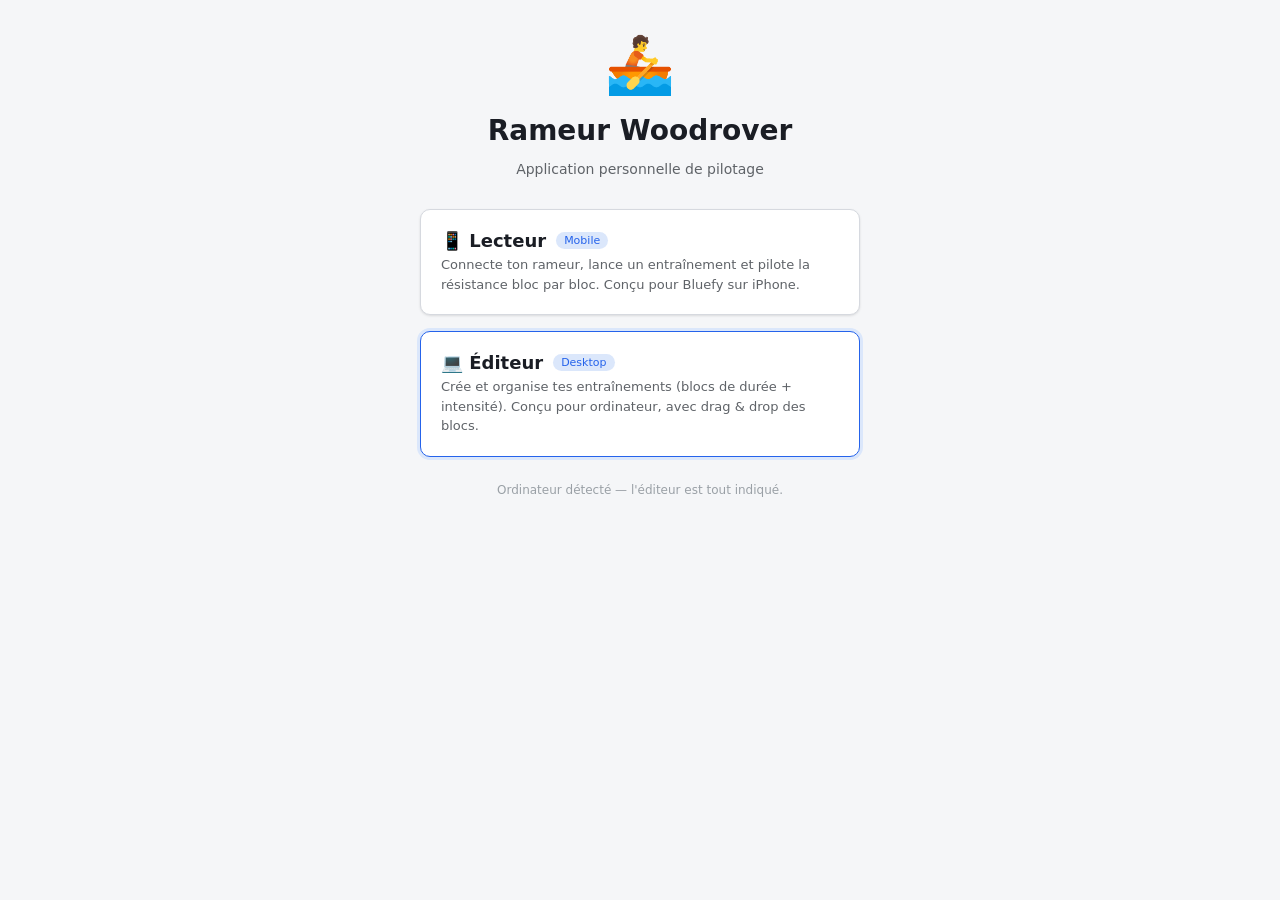
==== commit f1c9d960: "Add files via upload" ====
--- a/index.html
+++ b/index.html
@@ -4,7 +4,7 @@
 <meta charset="UTF-8">
 <meta name="viewport" content="width=device-width, initial-scale=1.0, maximum-scale=1.0, user-scalable=no, viewport-fit=cover">
 <meta name="apple-mobile-web-app-capable" content="yes">
-<meta name="apple-mobile-web-app-status-bar-style" content="black-translucent">
+<meta name="apple-mobile-web-app-status-bar-style" content="default">
 <title>Rameur Woodrover</title>
 <link rel="stylesheet" href="style.css">
 <style>
@@ -25,9 +25,13 @@
     margin-bottom: 16px;
     text-align: left;
     cursor: pointer;
-    transition: border-color 0.15s, transform 0.05s;
+    transition: border-color 0.15s, transform 0.05s, box-shadow 0.15s;
+    box-shadow: var(--shadow);
+    color: var(--text);
+    text-decoration: none;
+    display: block;
   }
-  .choice:hover { border-color: var(--accent); }
+  .choice:hover { border-color: var(--accent); box-shadow: var(--shadow-md); text-decoration: none; }
   .choice:active { transform: scale(0.99); }
   .choice h2 {
     margin: 0 0 4px;
@@ -53,6 +57,10 @@
     font-size: 12px;
     color: var(--text-muted);
     line-height: 1.5;
+  }
+  .choice.recommended {
+    border-color: var(--accent);
+    box-shadow: 0 0 0 3px var(--accent-dim);
   }
 </style>
 </head>
@@ -92,27 +100,18 @@
       lines.push('⚠ Sur iPhone, utilise le navigateur <b>Bluefy</b> (App Store) pour que le lecteur fonctionne.');
     }
   } else if (isMobile) {
-    if (hasBT) {
-      lines.push('✓ Web Bluetooth détecté.');
-    } else {
-      lines.push('⚠ Web Bluetooth non disponible dans ce navigateur.');
-    }
+    if (hasBT) lines.push('✓ Web Bluetooth détecté.');
+    else lines.push('⚠ Web Bluetooth non disponible dans ce navigateur.');
   } else {
     lines.push('Ordinateur détecté — l\'éditeur est tout indiqué.');
-    if (hasBT) {
-      lines.push('Bluetooth disponible : tu peux aussi tester le lecteur ici.');
-    }
+    if (hasBT) lines.push('Bluetooth disponible : tu peux aussi tester le lecteur ici.');
   }
   note.innerHTML = lines.join('<br>');
 
-  // Si mobile, met l'accent sur le lecteur (le mettre en premier visuellement)
   if (isMobile) {
-    const player = document.getElementById('link-player');
-    const editor = document.getElementById('link-editor');
-    player.style.borderColor = 'var(--accent)';
+    document.getElementById('link-player').classList.add('recommended');
   } else {
-    const editor = document.getElementById('link-editor');
-    editor.style.borderColor = 'var(--accent)';
+    document.getElementById('link-editor').classList.add('recommended');
   }
 })();
 </script>
--- a/style.css
+++ b/style.css
@@ -1,29 +1,34 @@
 /* ============================================================
-   Rameur Woodrover · style partagé
+   Rameur Woodrover · thème clair
    ============================================================ */
 
 :root {
-  --bg: #0f1115;
-  --surface: #1a1d24;
-  --surface-2: #232730;
-  --surface-3: #2d323d;
-  --text: #e8eaed;
-  --text-dim: #9aa0a6;
-  --text-muted: #5f6368;
-  --accent: #4f8cff;
-  --accent-dim: #1e3a6f;
-  --success: #34d399;
-  --success-dim: #064e3b;
-  --danger: #f87171;
-  --danger-dim: #7f1d1d;
-  --warning: #fbbf24;
-  --warning-dim: #78350f;
-  --purple: #c084fc;
-  --purple-dim: #4c1d95;
-  --border: #2a2e38;
+  --bg: #f5f6f8;
+  --surface: #ffffff;
+  --surface-2: #eef0f3;
+  --surface-3: #e3e6eb;
+  --text: #1a1d24;
+  --text-dim: #5f6368;
+  --text-muted: #9aa0a6;
+  --accent: #2563eb;
+  --accent-dim: #dbe7fb;
+  --accent-hover: #1d4ed8;
+  --success: #059669;
+  --success-dim: #d1fae5;
+  --danger: #dc2626;
+  --danger-dim: #fee2e2;
+  --warning: #d97706;
+  --warning-dim: #fef3c7;
+  --purple: #7c3aed;
+  --purple-dim: #ede9fe;
+  --border: #d6d9df;
+  --border-soft: #e8eaee;
   --radius: 10px;
   --radius-sm: 6px;
-  --shadow: 0 2px 8px rgba(0,0,0,0.3);
+  --shadow: 0 1px 3px rgba(0,0,0,0.08), 0 1px 2px rgba(0,0,0,0.04);
+  --shadow-md: 0 4px 12px rgba(0,0,0,0.08);
+  /* Police "horloge digitale" pour les chiffres : monospace tabulaire */
+  --font-digital: ui-monospace, "SF Mono", "Menlo", "Roboto Mono", monospace;
 }
 
 * { box-sizing: border-box; -webkit-tap-highlight-color: transparent; }
@@ -45,12 +50,12 @@
   color: var(--text);
   border: 1px solid var(--border);
   border-radius: var(--radius);
-  padding: 12px 16px;
+  padding: 10px 16px;
   font-size: 14px;
   font-weight: 500;
   font-family: inherit;
   cursor: pointer;
-  transition: background 0.15s, transform 0.05s, border-color 0.15s;
+  transition: background 0.15s, transform 0.05s, border-color 0.15s, box-shadow 0.15s;
   -webkit-touch-callout: none;
   user-select: none;
   display: inline-flex;
@@ -58,22 +63,25 @@
   justify-content: center;
   gap: 6px;
 }
-button:active:not(:disabled) { transform: scale(0.97); background: var(--surface-2); }
-button:hover:not(:disabled) { border-color: var(--text-muted); }
+button:hover:not(:disabled) { background: var(--surface-2); border-color: var(--text-muted); }
+button:active:not(:disabled) { transform: scale(0.97); background: var(--surface-3); }
 button:disabled { opacity: 0.4; cursor: not-allowed; }
 
 button.primary { background: var(--accent); border-color: var(--accent); color: white; }
-button.primary:hover:not(:disabled) { background: #3b75db; border-color: #3b75db; }
+button.primary:hover:not(:disabled) { background: var(--accent-hover); border-color: var(--accent-hover); }
 button.success { background: var(--success-dim); border-color: var(--success); color: var(--success); }
+button.success:hover:not(:disabled) { background: var(--success); color: white; }
 button.danger  { background: var(--danger-dim); border-color: var(--danger); color: var(--danger); }
+button.danger:hover:not(:disabled)  { background: var(--danger); color: white; }
 button.warning { background: var(--warning-dim); border-color: var(--warning); color: var(--warning); }
-button.ghost   { background: transparent; }
-button.small   { font-size: 12px; padding: 8px 10px; }
+button.ghost   { background: transparent; border-color: transparent; }
+button.ghost:hover:not(:disabled) { background: var(--surface-2); border-color: var(--border); }
+button.small   { font-size: 12px; padding: 7px 10px; }
 button.icon    { padding: 8px; width: 36px; height: 36px; }
 
 input[type="text"],
 input[type="number"] {
-  background: var(--bg);
+  background: var(--surface);
   color: var(--text);
   border: 1px solid var(--border);
   border-radius: var(--radius-sm);
@@ -81,10 +89,12 @@
   font-family: inherit;
   font-size: 14px;
   outline: none;
+  transition: border-color 0.15s;
 }
 input[type="text"]:focus,
 input[type="number"]:focus {
   border-color: var(--accent);
+  box-shadow: 0 0 0 3px var(--accent-dim);
 }
 
 a { color: var(--accent); text-decoration: none; }
@@ -98,19 +108,19 @@
   pointer-events: none;
 }
 .toast {
-  background: var(--surface-2);
+  background: var(--surface);
   border: 1px solid var(--border);
   border-radius: var(--radius);
   padding: 10px 16px;
   margin-bottom: 8px;
   font-size: 14px;
-  box-shadow: var(--shadow);
+  box-shadow: var(--shadow-md);
   animation: toast-in 0.2s ease;
   pointer-events: auto;
 }
-.toast.success { border-color: var(--success); color: var(--success); }
-.toast.danger { border-color: var(--danger); color: var(--danger); }
-.toast.warning { border-color: var(--warning); color: var(--warning); }
+.toast.success { border-color: var(--success); background: var(--success-dim); color: var(--success); }
+.toast.danger  { border-color: var(--danger);  background: var(--danger-dim);  color: var(--danger); }
+.toast.warning { border-color: var(--warning); background: var(--warning-dim); color: var(--warning); }
 @keyframes toast-in {
   from { opacity: 0; transform: translateY(-10px); }
   to { opacity: 1; transform: translateY(0); }
@@ -118,7 +128,7 @@
 
 .modal-backdrop {
   position: fixed; inset: 0;
-  background: rgba(0,0,0,0.7);
+  background: rgba(20,25,40,0.45);
   z-index: 9000;
   display: flex; align-items: center; justify-content: center;
   padding: 20px;
@@ -130,8 +140,15 @@
   padding: 24px;
   max-width: 480px;
   width: 100%;
-  box-shadow: var(--shadow);
+  box-shadow: var(--shadow-md);
 }
 .modal h2 { margin: 0 0 12px; font-size: 18px; }
 .modal p { margin: 0 0 16px; color: var(--text-dim); font-size: 14px; line-height: 1.5; }
 .modal .modal-actions { display: flex; gap: 8px; justify-content: flex-end; }
+
+/* Classe utilitaire chiffres "horloge digitale" */
+.digital {
+  font-family: var(--font-digital);
+  font-variant-numeric: tabular-nums;
+  letter-spacing: -0.02em;
+}
